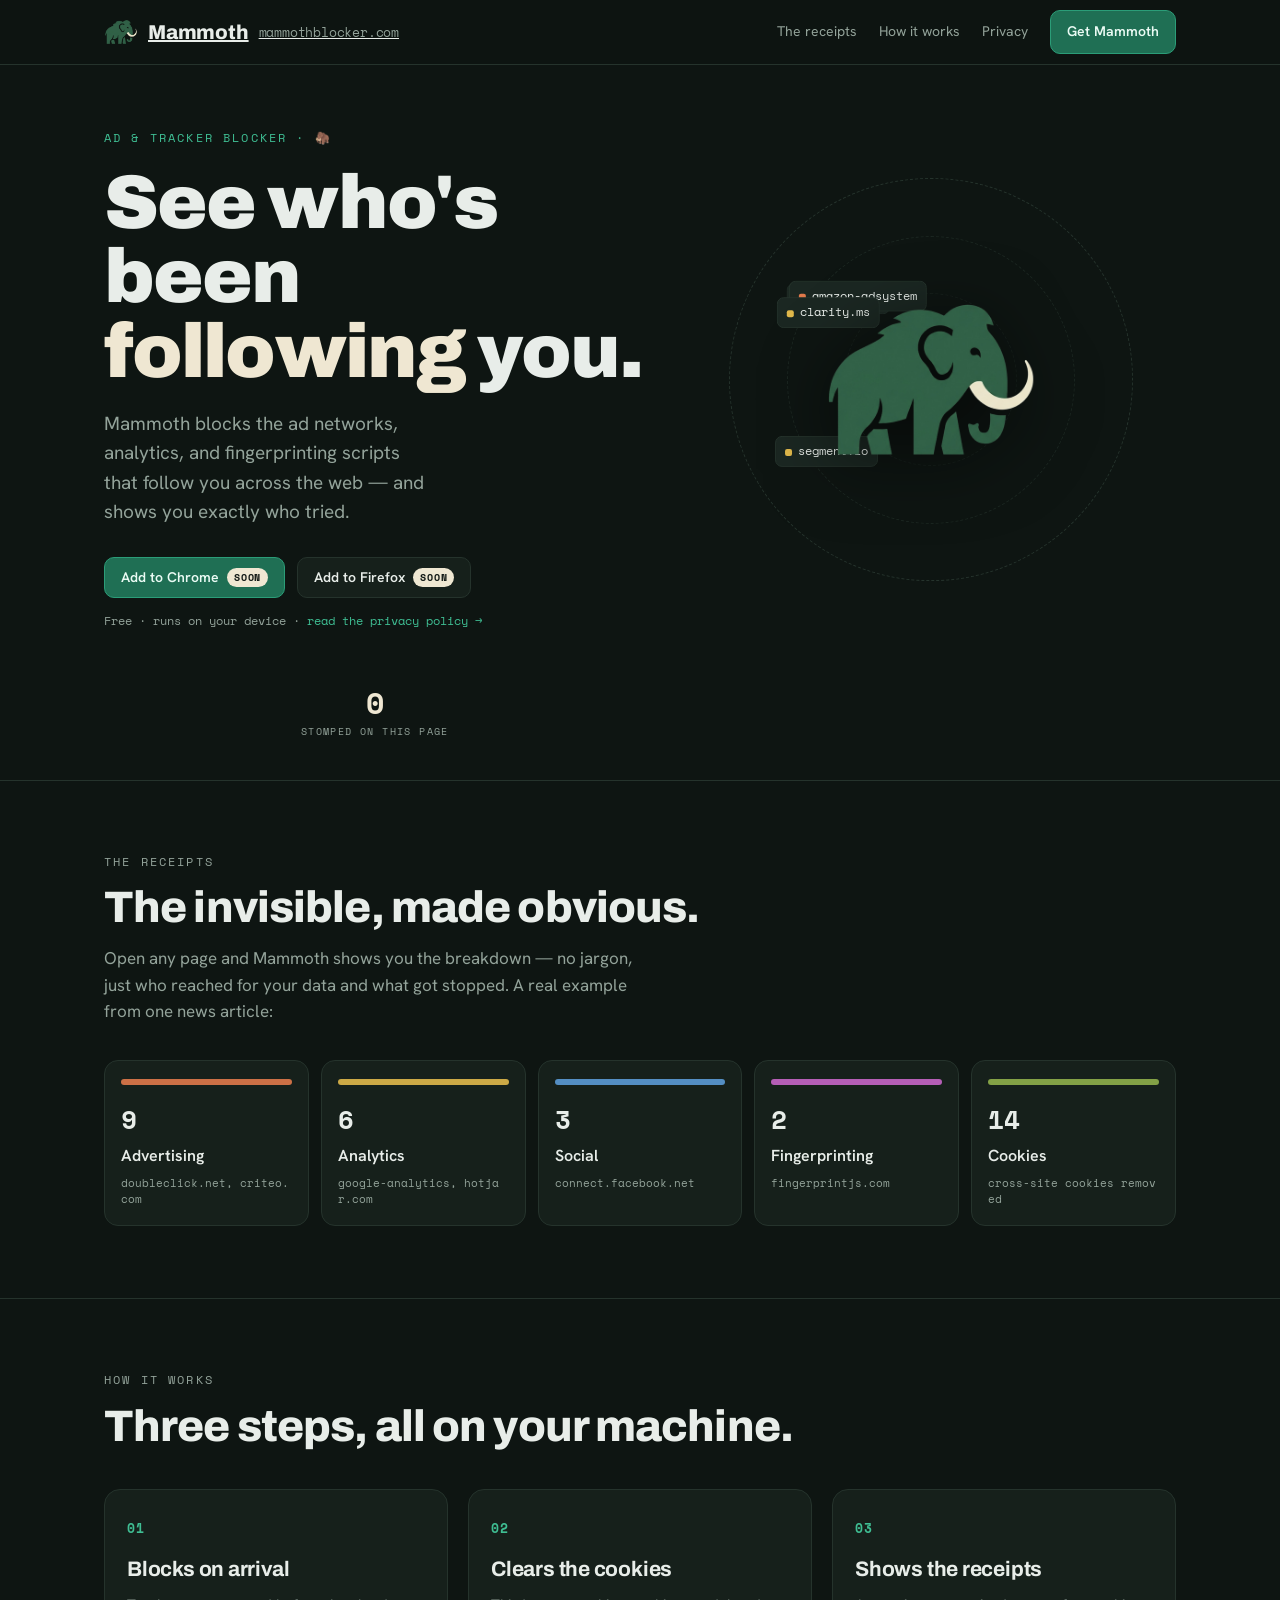
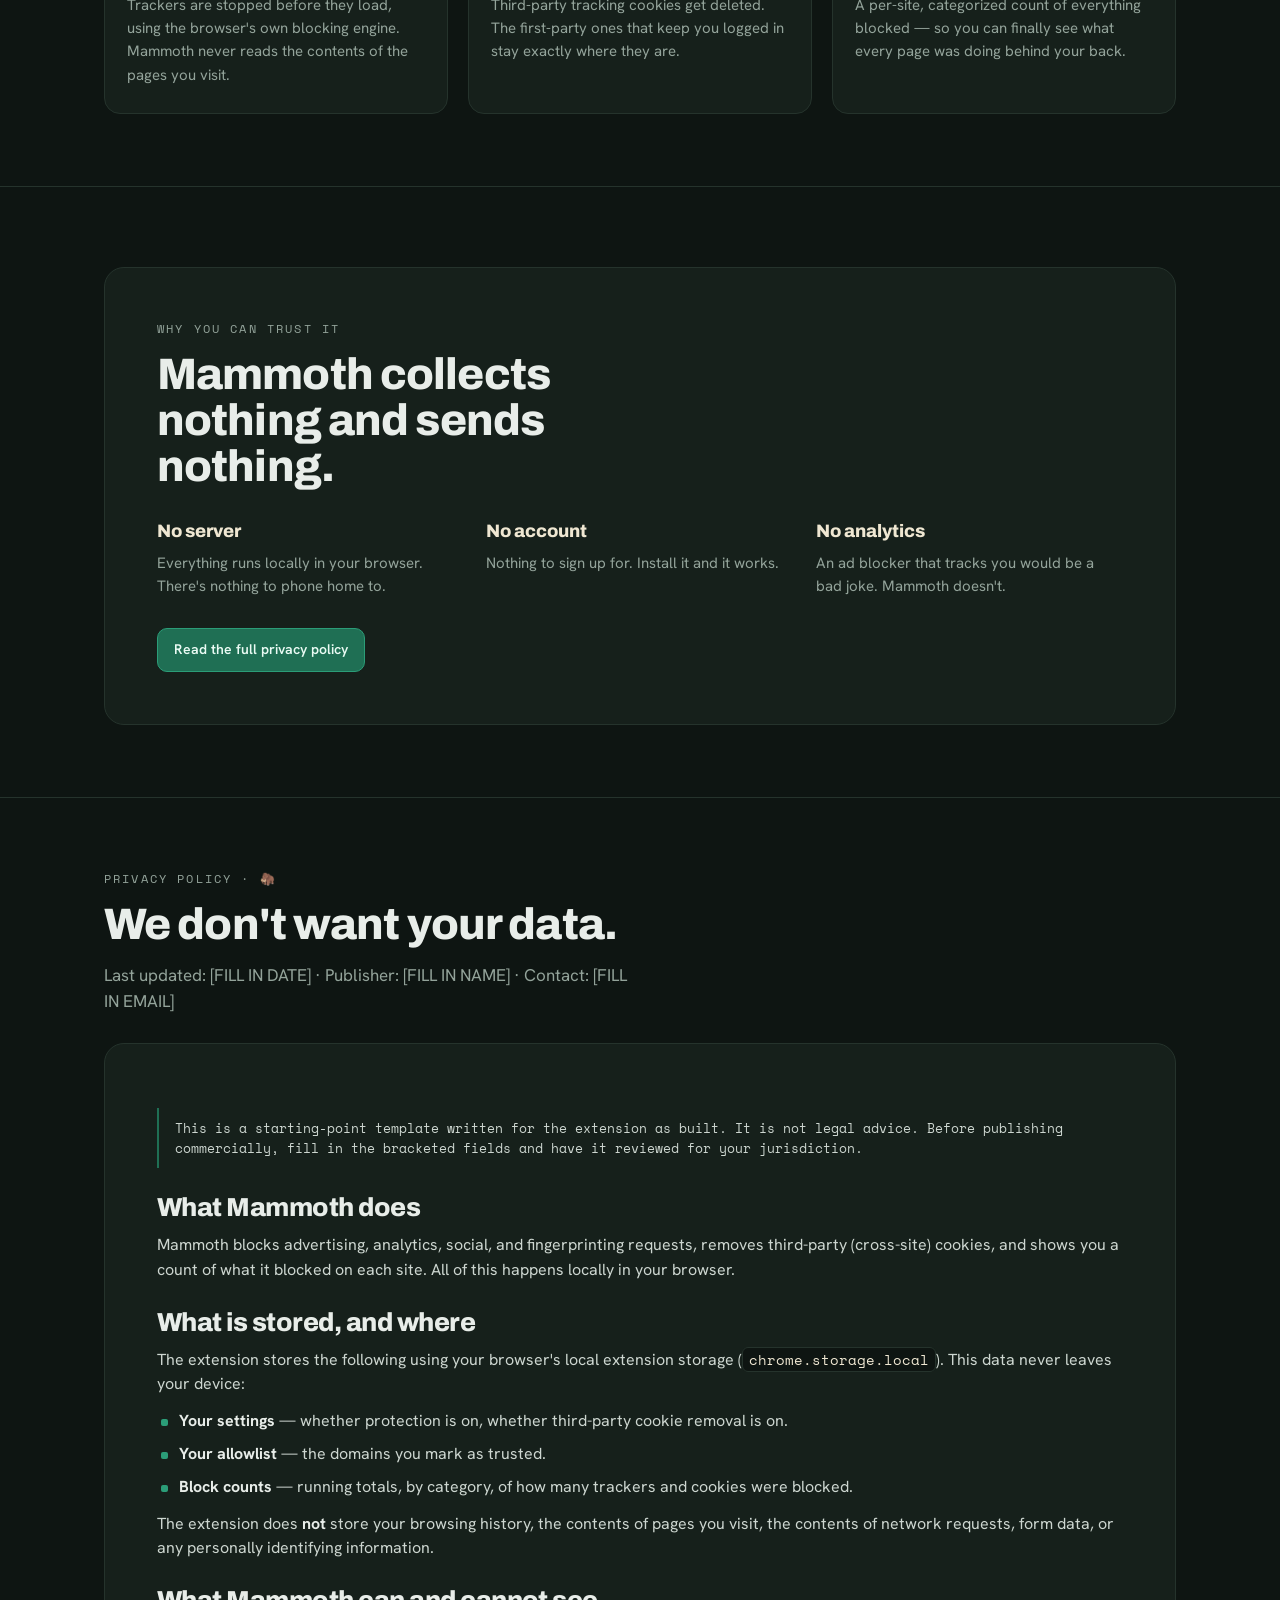
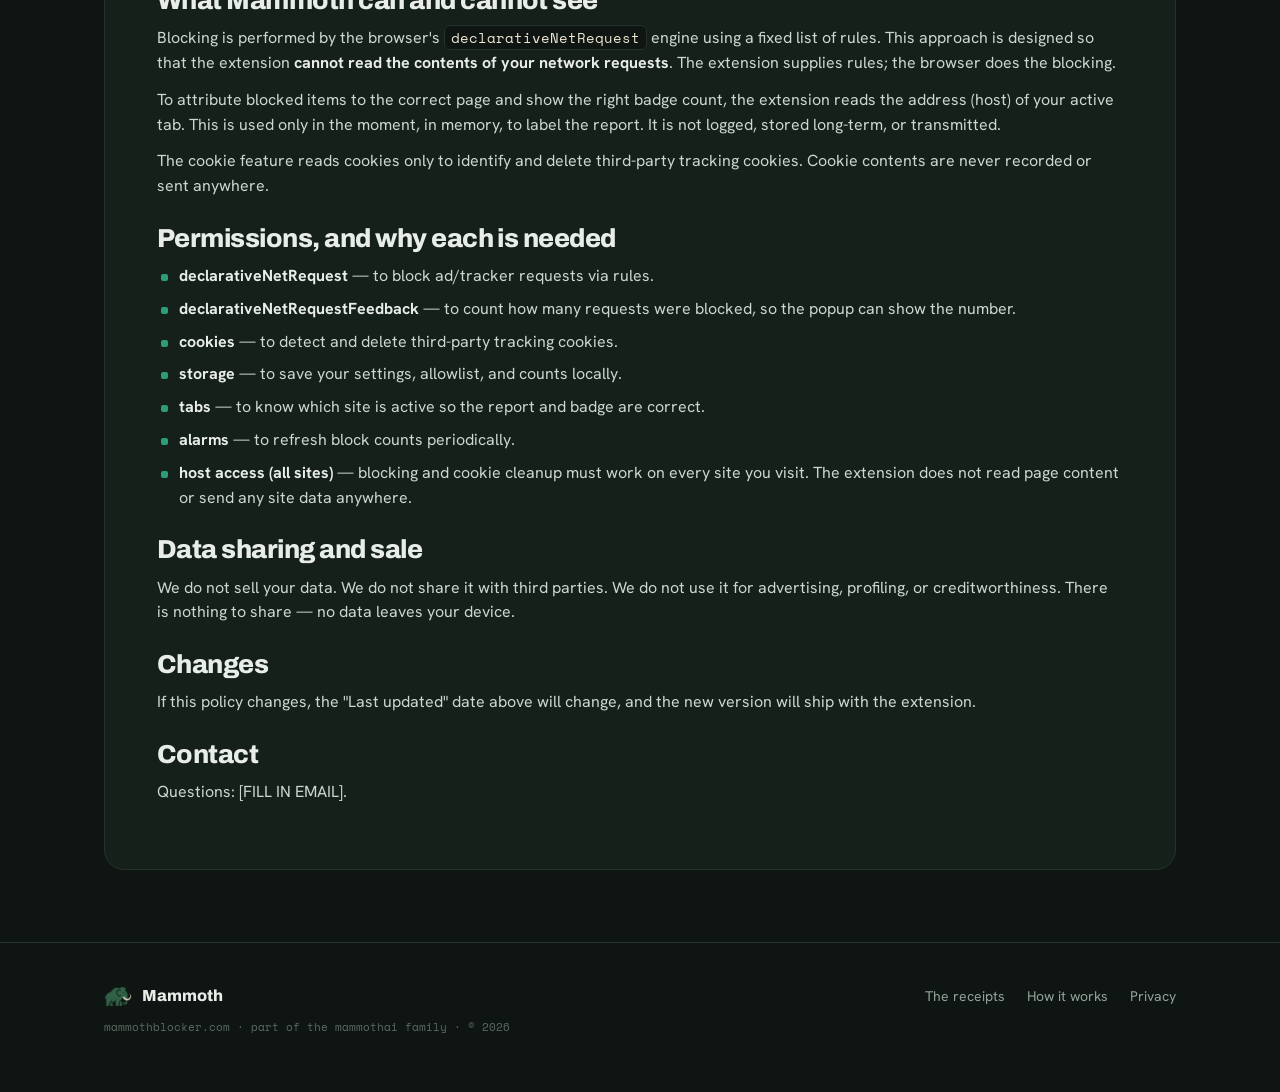
==== index.html @ df157660 "Add files via upload" ====
<!DOCTYPE html>
<html lang="en">
<head>
<meta charset="utf-8">
<meta name="viewport" content="width=device-width, initial-scale=1">
<title>Mammoth — see who's been following you</title>
<meta name="description" content="Mammoth blocks the ad networks, analytics, and fingerprinting scripts that track you across the web — and shows you exactly who tried. Runs entirely on your device.">
<link rel="icon" type="image/png" href="[data-uri]">
<link rel="preconnect" href="https://fonts.googleapis.com">
<link rel="preconnect" href="https://fonts.gstatic.com" crossorigin>
<link href="https://fonts.googleapis.com/css2?family=Archivo:wght@500;700;800;900&family=Hanken+Grotesk:wght@400;500;600&family=Space+Mono:wght@400;700&display=swap" rel="stylesheet">
<style>
  :root{
    --night:#0E1512; --panel:#16201B; --panel2:#1B2722; --line:#25332C;
    --ink:#E8EDE9; --muted:#93A39A; --tusk:#EFE7D2;
    --moss:#2B9D78; --moss-dim:#1F6F54; --moss-bright:#3FBE93;
    --ad:#E0794B; --analytics:#E0B84B; --social:#5B9BD5; --finger:#C765C7; --cookie:#8FB04B;
    --display:"Archivo","Arial Black","Helvetica Neue",system-ui,sans-serif;
    --body:"Hanken Grotesk",system-ui,-apple-system,"Segoe UI",sans-serif;
    --mono:"Space Mono",ui-monospace,Menlo,monospace;
  }
  *{box-sizing:border-box;margin:0;padding:0}
  html{scroll-behavior:smooth;background:var(--night)}
  body{background:var(--night);color:var(--ink);font-family:var(--body);line-height:1.55;
       -webkit-font-smoothing:antialiased;overflow-x:hidden}
  main.hero,section,footer{background:var(--night)}
  .mk{display:block;object-fit:contain}
  .mk-top{height:34px;width:auto}
  .mk-foot{height:28px;width:auto}
  a{color:inherit}
  .wrap{max-width:1120px;margin:0 auto;padding:0 24px}

  /* ---------- Top bar ---------- */
  header.top{position:sticky;top:0;z-index:50;background:rgba(14,21,18,.82);
    backdrop-filter:blur(10px);border-bottom:1px solid var(--line)}
  .top-in{display:flex;align-items:center;gap:14px;height:64px}
  .brand{display:flex;align-items:center;gap:10px;font-family:var(--display);
    font-weight:800;font-size:20px;letter-spacing:-.01em}
  .brand img{width:34px;height:34px;object-fit:contain}
  .brand .tld{color:var(--muted);font-weight:500;font-size:13px;font-family:var(--mono)}
  .top nav{margin-left:auto;display:flex;align-items:center;gap:22px}
  .top nav a{font-size:14px;color:var(--muted);text-decoration:none;transition:color .15s}
  .top nav a:hover{color:var(--ink)}
  .btn{font-family:var(--body);font-weight:600;font-size:14px;border-radius:10px;
    padding:10px 16px;border:1px solid var(--line);background:var(--panel);color:var(--ink);
    cursor:pointer;text-decoration:none;display:inline-flex;align-items:center;gap:8px;
    transition:border-color .15s,background .15s,transform .05s}
  .btn:hover{border-color:var(--moss-dim)}
  .btn:active{transform:translateY(1px)}
  .btn.primary{background:var(--moss-dim);border-color:var(--moss);color:#EAFBF4}
  .btn.primary:hover{background:var(--moss)}
  .soon{font-family:var(--mono);font-size:10px;letter-spacing:.08em;text-transform:uppercase;
    color:var(--night);background:var(--tusk);border-radius:999px;padding:2px 7px}
  @media(max-width:680px){.top nav a.navlink{display:none}}

  /* ---------- Hero ---------- */
  .hero{position:relative;padding:64px 0 40px}
  .hero-grid{display:grid;grid-template-columns:1.05fr .95fr;gap:40px;align-items:center}
  .eyebrow{font-family:var(--mono);font-size:12px;letter-spacing:.18em;text-transform:uppercase;
    color:var(--moss-bright);margin-bottom:18px}
  h1{font-family:var(--display);font-weight:900;letter-spacing:-.025em;line-height:.98;
    font-size:clamp(40px,7vw,76px)}
  h1 .iv{color:var(--tusk)}
  .lede{margin-top:20px;font-size:clamp(16px,2.1vw,19px);color:var(--muted);max-width:30ch}
  .cta-row{margin-top:30px;display:flex;flex-wrap:wrap;gap:12px;align-items:center}
  .cta-note{font-family:var(--mono);font-size:12px;color:var(--muted);margin-top:14px}
  .cta-note a{color:var(--moss-bright);text-decoration:none}
  .cta-note a:hover{text-decoration:underline}

  /* live stage */
  .stage{position:relative;aspect-ratio:1/1;max-width:480px;margin-inline:auto;width:100%}
  .ring{position:absolute;inset:8%;border-radius:50%;border:1px dashed var(--line)}
  .ring.r2{inset:20%;opacity:.6}
  .ring.r3{inset:32%;opacity:.35}
  .guard{position:absolute;left:50%;top:50%;transform:translate(-50%,-50%);
    z-index:5;width:46%;filter:drop-shadow(0 12px 34px rgba(0,0,0,.55))}
  .guard img{width:100%;height:auto;display:block}
  .readout{margin-top:18px;text-align:center}
  .readout .rn{font-family:var(--mono);font-weight:700;font-size:30px;color:var(--tusk);
    font-variant-numeric:tabular-nums;display:block;line-height:1}
  .readout .rl{font-family:var(--mono);font-size:10px;letter-spacing:.14em;text-transform:uppercase;
    color:var(--muted);display:block;margin-top:6px}
  .chip{position:absolute;font-family:var(--mono);font-size:12px;white-space:nowrap;
    padding:5px 9px;border-radius:7px;border:1px solid var(--line);background:var(--panel2);
    color:var(--ink);z-index:4;will-change:transform,opacity;pointer-events:none}
  .chip .dot{display:inline-block;width:7px;height:7px;border-radius:2px;margin-right:6px;
    vertical-align:middle}
  .chip.blocked{animation:stomp .45s ease forwards}
  @keyframes stomp{
    0%{}
    40%{transform:translate(var(--cx),var(--cy)) scale(1.06)}
    100%{transform:translate(var(--cx),var(--cy)) scale(.2);opacity:0;filter:blur(2px)}
  }
  @media(max-width:860px){
    .hero-grid{grid-template-columns:1fr;gap:28px}
    .stage{order:-1;max-width:360px}
  }

  /* ---------- Section frame ---------- */
  section{padding:72px 0;border-top:1px solid var(--line)}
  .sec-eyebrow{font-family:var(--mono);font-size:12px;letter-spacing:.18em;text-transform:uppercase;
    color:var(--muted);margin-bottom:14px}
  h2{font-family:var(--display);font-weight:800;letter-spacing:-.02em;line-height:1.04;
    font-size:clamp(28px,4vw,44px)}
  .sec-lede{margin-top:14px;color:var(--muted);max-width:54ch;font-size:17px}

  /* receipts */
  .cats{margin-top:36px;display:grid;grid-template-columns:repeat(5,1fr);gap:12px}
  .cat{background:var(--panel);border:1px solid var(--line);border-radius:14px;padding:18px 16px}
  .cat .bar{height:6px;border-radius:3px;margin-bottom:14px;opacity:.9}
  .cat .num{font-family:var(--mono);font-weight:700;font-size:26px;font-variant-numeric:tabular-nums}
  .cat .nm{font-weight:600;margin-top:4px}
  .cat .ex{font-family:var(--mono);font-size:11px;color:var(--muted);margin-top:8px;
    word-break:break-all;line-height:1.4}
  @media(max-width:860px){.cats{grid-template-columns:repeat(2,1fr)}}
  @media(max-width:460px){.cats{grid-template-columns:1fr}}

  /* how it works (real request lifecycle => numbered) */
  .steps{margin-top:40px;display:grid;grid-template-columns:repeat(3,1fr);gap:20px;counter-reset:s}
  .step{background:var(--panel);border:1px solid var(--line);border-radius:16px;padding:26px 22px;
    position:relative}
  .step::before{counter-increment:s;content:"0" counter(s);font-family:var(--mono);font-weight:700;
    font-size:13px;color:var(--moss-bright);letter-spacing:.1em}
  .step h3{font-family:var(--display);font-weight:700;font-size:21px;margin:12px 0 8px;letter-spacing:-.01em}
  .step p{color:var(--muted);font-size:15px}
  @media(max-width:860px){.steps{grid-template-columns:1fr}}

  /* trust */
  .trust{background:var(--panel);border:1px solid var(--line);border-radius:20px;
    padding:clamp(28px,5vw,52px);margin-top:8px}
  .trust h2{max-width:18ch}
  .trust-points{margin-top:28px;display:grid;grid-template-columns:repeat(3,1fr);gap:22px}
  .tp .k{font-family:var(--display);font-weight:800;font-size:18px;color:var(--tusk)}
  .tp .v{color:var(--muted);font-size:15px;margin-top:6px}
  @media(max-width:760px){.trust-points{grid-template-columns:1fr;gap:18px}}
  .trust .btn{margin-top:30px}

  /* footer */
  footer{border-top:1px solid var(--line);padding:40px 0 56px;color:var(--muted)}
  .foot-in{display:flex;flex-wrap:wrap;gap:18px;align-items:center;justify-content:space-between}
  .foot-brand{display:flex;align-items:center;gap:10px;font-family:var(--display);font-weight:800;color:var(--ink)}
  .foot-brand img{width:28px;height:28px}
  .foot-links{display:flex;gap:22px;font-size:14px}
  .foot-links a{color:var(--muted);text-decoration:none}
  .foot-links a:hover{color:var(--ink)}
  .foot-fine{width:100%;font-family:var(--mono);font-size:11px;color:#5d6b63;margin-top:8px}

  :focus-visible{outline:2px solid var(--moss-bright);outline-offset:2px;border-radius:6px}
  @media(prefers-reduced-motion:reduce){
    html{scroll-behavior:auto}
    .chip.blocked{animation:none;opacity:0}
  }

  /* privacy section content */
  #privacy .trust p{color:#cdd6d0;margin:12px 0}
  #privacy .trust h2{font-size:clamp(20px,3vw,26px);margin:26px 0 10px;max-width:none}
  #privacy .trust h3{font-family:var(--display);font-weight:700;font-size:18px;margin:22px 0 6px}
  #privacy .trust ul{margin:12px 0 12px 2px;list-style:none}
  #privacy .trust li{position:relative;padding-left:20px;margin:8px 0;color:#cdd6d0}
  #privacy .trust li::before{content:"";position:absolute;left:2px;top:10px;width:7px;height:7px;border-radius:2px;background:var(--moss)}
  #privacy .trust strong{color:var(--ink)}
  #privacy code{font-family:var(--mono);font-size:.9em;background:var(--night);border:1px solid var(--line);padding:1px 6px;border-radius:6px;color:var(--tusk)}
  #privacy .note{font-family:var(--mono);font-size:13px;color:var(--muted);border-left:2px solid var(--moss-dim);padding:10px 0 10px 16px;margin:16px 0}
</style>
</head>
<body>
<header class="top">
  <div class="wrap top-in">
    <a class="brand" href="#top" aria-label="Mammoth home">
      <img class="mk mk-top" src="[data-uri]" alt="" aria-hidden="true">
      Mammoth <span class="tld">mammothblocker.com</span>
    </a>
    <nav>
      <a class="navlink" href="#receipts">The receipts</a>
      <a class="navlink" href="#how">How it works</a>
      <a class="navlink" href="#privacy">Privacy</a>
      <a class="btn primary" href="#get">Get Mammoth</a>
    </nav>
  </div>
</header>

<a id="top"></a>
<main class="hero">
  <div class="wrap hero-grid">
    <div class="hero-copy">
      <div class="eyebrow">Ad &amp; tracker blocker · 🦣</div>
      <h1>See who's <br>been <span class="iv">following</span> you.</h1>
      <p class="lede">Mammoth blocks the ad networks, analytics, and fingerprinting scripts that follow you across the web — and shows you exactly who tried.</p>
      <div class="cta-row" id="get">
        <button class="btn primary" disabled aria-disabled="true">Add to Chrome <span class="soon">Soon</span></button>
        <button class="btn" disabled aria-disabled="true">Add to Firefox <span class="soon">Soon</span></button>
      </div>
      <p class="cta-note">Free · runs on your device · <a href="#privacy">read the privacy policy →</a></p>
    </div>

    <div class="stage" id="stage" aria-hidden="true">
      <div class="ring"></div><div class="ring r2"></div><div class="ring r3"></div>
        <div class="guard" aria-hidden="true"><img src="[data-uri]" alt=""></div>
      </div>
      <div class="readout"><span class="rn" id="count">0</span><span class="rl">stomped on this page</span></div>
    </div>
  </div>
</main>

<section id="receipts">
  <div class="wrap">
    <div class="sec-eyebrow">The receipts</div>
    <h2>The invisible, made obvious.</h2>
    <p class="sec-lede">Open any page and Mammoth shows you the breakdown — no jargon, just who reached for your data and what got stopped. A real example from one news article:</p>
    <div class="cats">
      <div class="cat"><div class="bar" style="background:var(--ad)"></div><div class="num">9</div><div class="nm">Advertising</div><div class="ex">doubleclick.net, criteo.com</div></div>
      <div class="cat"><div class="bar" style="background:var(--analytics)"></div><div class="num">6</div><div class="nm">Analytics</div><div class="ex">google-analytics, hotjar.com</div></div>
      <div class="cat"><div class="bar" style="background:var(--social)"></div><div class="num">3</div><div class="nm">Social</div><div class="ex">connect.facebook.net</div></div>
      <div class="cat"><div class="bar" style="background:var(--finger)"></div><div class="num">2</div><div class="nm">Fingerprinting</div><div class="ex">fingerprintjs.com</div></div>
      <div class="cat"><div class="bar" style="background:var(--cookie)"></div><div class="num">14</div><div class="nm">Cookies</div><div class="ex">cross-site cookies removed</div></div>
    </div>
  </div>
</section>

<section id="how">
  <div class="wrap">
    <div class="sec-eyebrow">How it works</div>
    <h2>Three steps, all on your machine.</h2>
    <div class="steps">
      <div class="step">
        <h3>Blocks on arrival</h3>
        <p>Trackers are stopped before they load, using the browser's own blocking engine. Mammoth never reads the contents of the pages you visit.</p>
      </div>
      <div class="step">
        <h3>Clears the cookies</h3>
        <p>Third-party tracking cookies get deleted. The first-party ones that keep you logged in stay exactly where they are.</p>
      </div>
      <div class="step">
        <h3>Shows the receipts</h3>
        <p>A per-site, categorized count of everything blocked — so you can finally see what every page was doing behind your back.</p>
      </div>
    </div>
  </div>
</section>

<section>
  <div class="wrap">
    <div class="trust">
      <div class="sec-eyebrow">Why you can trust it</div>
      <h2>Mammoth collects nothing and sends nothing.</h2>
      <div class="trust-points">
        <div class="tp"><div class="k">No server</div><div class="v">Everything runs locally in your browser. There's nothing to phone home to.</div></div>
        <div class="tp"><div class="k">No account</div><div class="v">Nothing to sign up for. Install it and it works.</div></div>
        <div class="tp"><div class="k">No analytics</div><div class="v">An ad blocker that tracks you would be a bad joke. Mammoth doesn't.</div></div>
      </div>
      <a class="btn primary" href="#privacy">Read the full privacy policy</a>
    </div>
  </div>
</section>


<section id="privacy">
  <div class="wrap">
    <div class="sec-eyebrow">Privacy Policy · 🦣</div>
    <h2>We don't want your data.</h2>
    <p class="sec-lede">Last updated: [FILL IN DATE] · Publisher: [FILL IN NAME] · Contact: [FILL IN EMAIL]</p>
    <div class="trust" style="margin-top:28px">

    <p class="note">This is a starting-point template written for the extension as built. It is not legal advice. Before publishing commercially, fill in the bracketed fields and have it reviewed for your jurisdiction.</p>

    <h2>What Mammoth does</h2>
    <p>Mammoth blocks advertising, analytics, social, and fingerprinting requests, removes third-party (cross-site) cookies, and shows you a count of what it blocked on each site. All of this happens locally in your browser.</p>

    <h2>What is stored, and where</h2>
    <p>The extension stores the following using your browser's local extension storage (<code>chrome.storage.local</code>). This data never leaves your device:</p>
    <ul>
      <li><strong>Your settings</strong> — whether protection is on, whether third-party cookie removal is on.</li>
      <li><strong>Your allowlist</strong> — the domains you mark as trusted.</li>
      <li><strong>Block counts</strong> — running totals, by category, of how many trackers and cookies were blocked.</li>
    </ul>
    <p>The extension does <strong>not</strong> store your browsing history, the contents of pages you visit, the contents of network requests, form data, or any personally identifying information.</p>

    <h2>What Mammoth can and cannot see</h2>
    <p>Blocking is performed by the browser's <code>declarativeNetRequest</code> engine using a fixed list of rules. This approach is designed so that the extension <strong>cannot read the contents of your network requests</strong>. The extension supplies rules; the browser does the blocking.</p>
    <p>To attribute blocked items to the correct page and show the right badge count, the extension reads the address (host) of your active tab. This is used only in the moment, in memory, to label the report. It is not logged, stored long-term, or transmitted.</p>
    <p>The cookie feature reads cookies only to identify and delete third-party tracking cookies. Cookie contents are never recorded or sent anywhere.</p>

    <h2>Permissions, and why each is needed</h2>
    <ul>
      <li><strong>declarativeNetRequest</strong> — to block ad/tracker requests via rules.</li>
      <li><strong>declarativeNetRequestFeedback</strong> — to count how many requests were blocked, so the popup can show the number.</li>
      <li><strong>cookies</strong> — to detect and delete third-party tracking cookies.</li>
      <li><strong>storage</strong> — to save your settings, allowlist, and counts locally.</li>
      <li><strong>tabs</strong> — to know which site is active so the report and badge are correct.</li>
      <li><strong>alarms</strong> — to refresh block counts periodically.</li>
      <li><strong>host access (all sites)</strong> — blocking and cookie cleanup must work on every site you visit. The extension does not read page content or send any site data anywhere.</li>
    </ul>

    <h2>Data sharing and sale</h2>
    <p>We do not sell your data. We do not share it with third parties. We do not use it for advertising, profiling, or creditworthiness. There is nothing to share — no data leaves your device.</p>

    <h2>Changes</h2>
    <p>If this policy changes, the "Last updated" date above will change, and the new version will ship with the extension.</p>

    <h2>Contact</h2>
    <p>Questions: [FILL IN EMAIL].</p>

    
  
    </div>
  </div>
</section>

<footer>
  <div class="wrap">
    <div class="foot-in">
      <div class="foot-brand"><img class="mk mk-foot" src="[data-uri]" alt="" aria-hidden="true">Mammoth</div>
      <div class="foot-links">
        <a href="#receipts">The receipts</a>
        <a href="#how">How it works</a>
        <a href="#privacy">Privacy</a>
      </div>
    </div>
    <div class="foot-fine">mammothblocker.com · part of the mammothai family · © 2026</div>
  </div>
</footer>

<script>
(function(){
  var stage=document.getElementById('stage');
  var countEl=document.getElementById('count');
  if(!stage) return;
  var reduce = window.matchMedia && window.matchMedia('(prefers-reduced-motion: reduce)').matches;

  var TRACKERS=[
    ['doubleclick.net','var(--ad)'],['criteo.com','var(--ad)'],['adnxs.com','var(--ad)'],
    ['taboola.com','var(--ad)'],['amazon-adsystem','var(--ad)'],['pubmatic.com','var(--ad)'],
    ['google-analytics','var(--analytics)'],['hotjar.com','var(--analytics)'],
    ['mixpanel.com','var(--analytics)'],['segment.io','var(--analytics)'],['clarity.ms','var(--analytics)'],
    ['connect.facebook','var(--social)'],['platform.twitter','var(--social)'],['snap.licdn','var(--social)'],
    ['fingerprintjs','var(--finger)'],['threatmetrix','var(--finger)'],
    ['scorecardresearch','var(--analytics)'],['outbrain.com','var(--ad)']
  ];

  var n=0;
  function bump(){ n++; countEl.textContent=n; }

  if(reduce){
    // Static: show the end state, a believable number, no motion.
    countEl.textContent='24';
    return;
  }

  function spawn(){
    var t=TRACKERS[Math.floor(Math.random()*TRACKERS.length)];
    var chip=document.createElement('div');
    chip.className='chip';
    chip.innerHTML='<span class="dot" style="background:'+t[1]+'"></span>'+t[0];
    // start at a random point on a circle around the centre
    var rect=stage.getBoundingClientRect();
    var size=rect.width;
    var ang=Math.random()*Math.PI*2;
    var Rout=size*0.56, Rin=size*0.28;        // start just outside, stomp on the shield ring
    var sx=Math.cos(ang)*Rout, sy=Math.sin(ang)*Rout;
    chip.style.left='50%'; chip.style.top='50%';
    chip.style.transform='translate('+(sx-40)+'px,'+(sy-12)+'px)';
    stage.appendChild(chip);

    // force reflow then glide inward toward the shield ring
    void chip.offsetWidth;
    var dur=2600+Math.random()*1500;
    chip.style.transition='transform '+dur+'ms cubic-bezier(.35,0,.5,1)';
    var tx=Math.cos(ang)*Rin-40, ty=Math.sin(ang)*Rin-12;
    chip.style.transform='translate('+tx+'px,'+ty+'px)';

    var done=false;
    function stomp(){
      if(done) return; done=true;
      chip.style.setProperty('--cx',tx+'px');
      chip.style.setProperty('--cy',ty+'px');
      chip.style.transition='none';
      chip.classList.add('blocked');
      bump();
      setTimeout(function(){ chip.remove(); }, 480);
    }
    chip.addEventListener('transitionend', stomp, {once:true});
    // safety in case transitionend doesn't fire
    setTimeout(stomp, dur+120);
  }

  // gentle, staggered stream; cap concurrent chips
  function loop(){
    if(document.querySelectorAll('#stage .chip').length < 4){ spawn(); }
    setTimeout(loop, 800+Math.random()*800);
  }
  // a couple immediately so it's alive on load
  spawn(); setTimeout(spawn,500); setTimeout(loop,1000);
})();
</script>
</body>
</html>
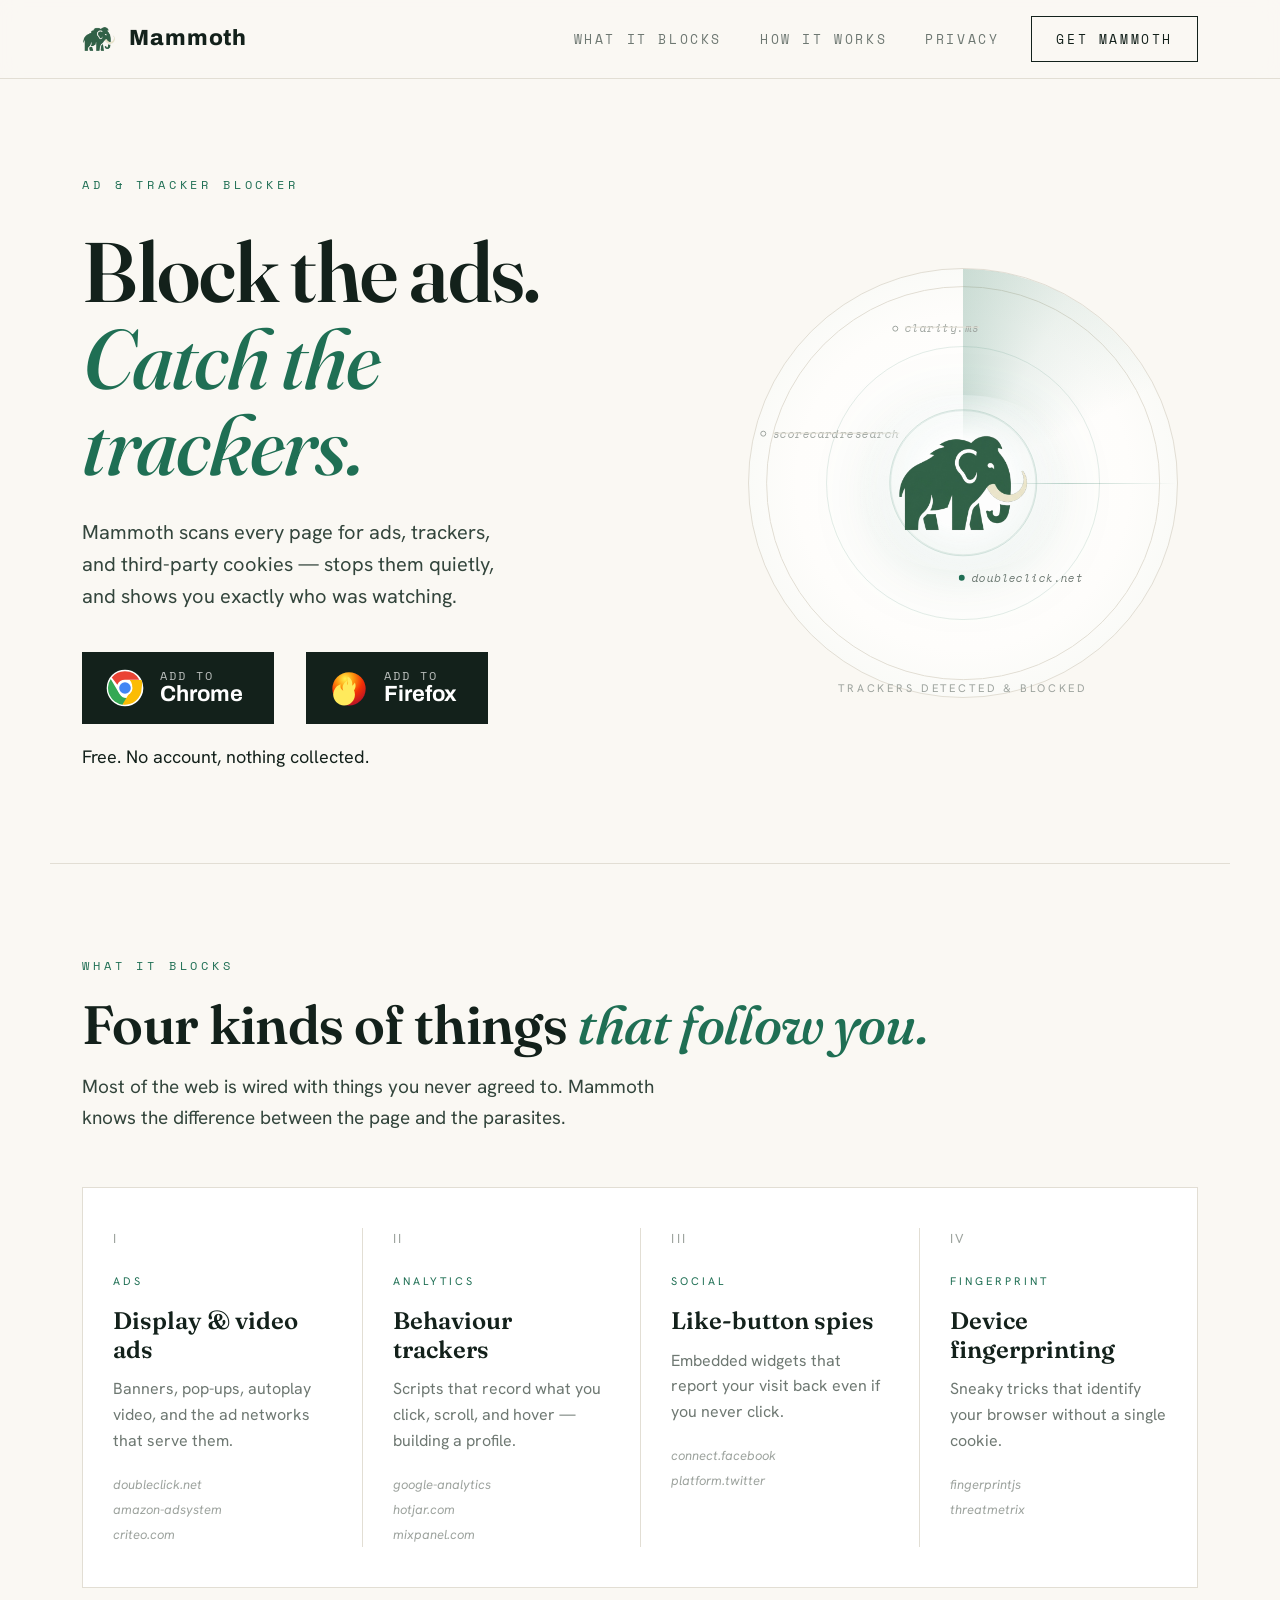
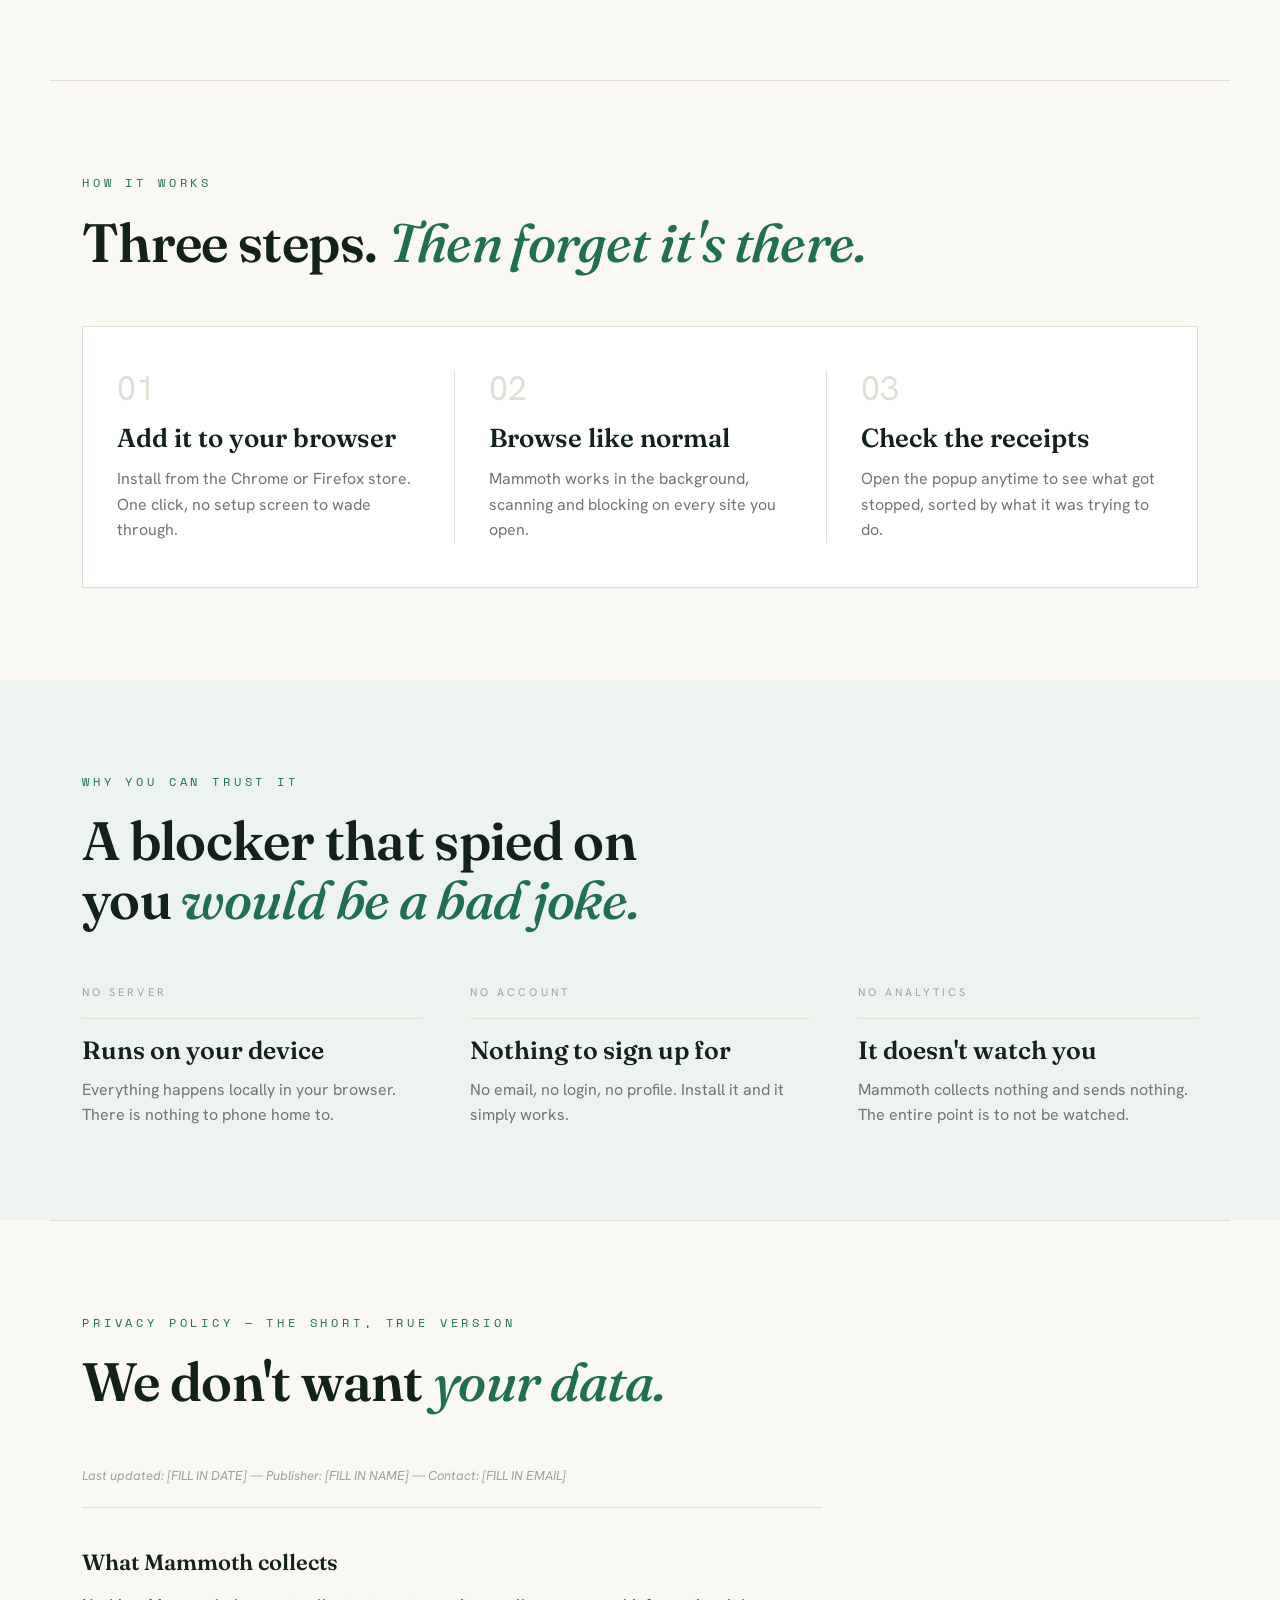
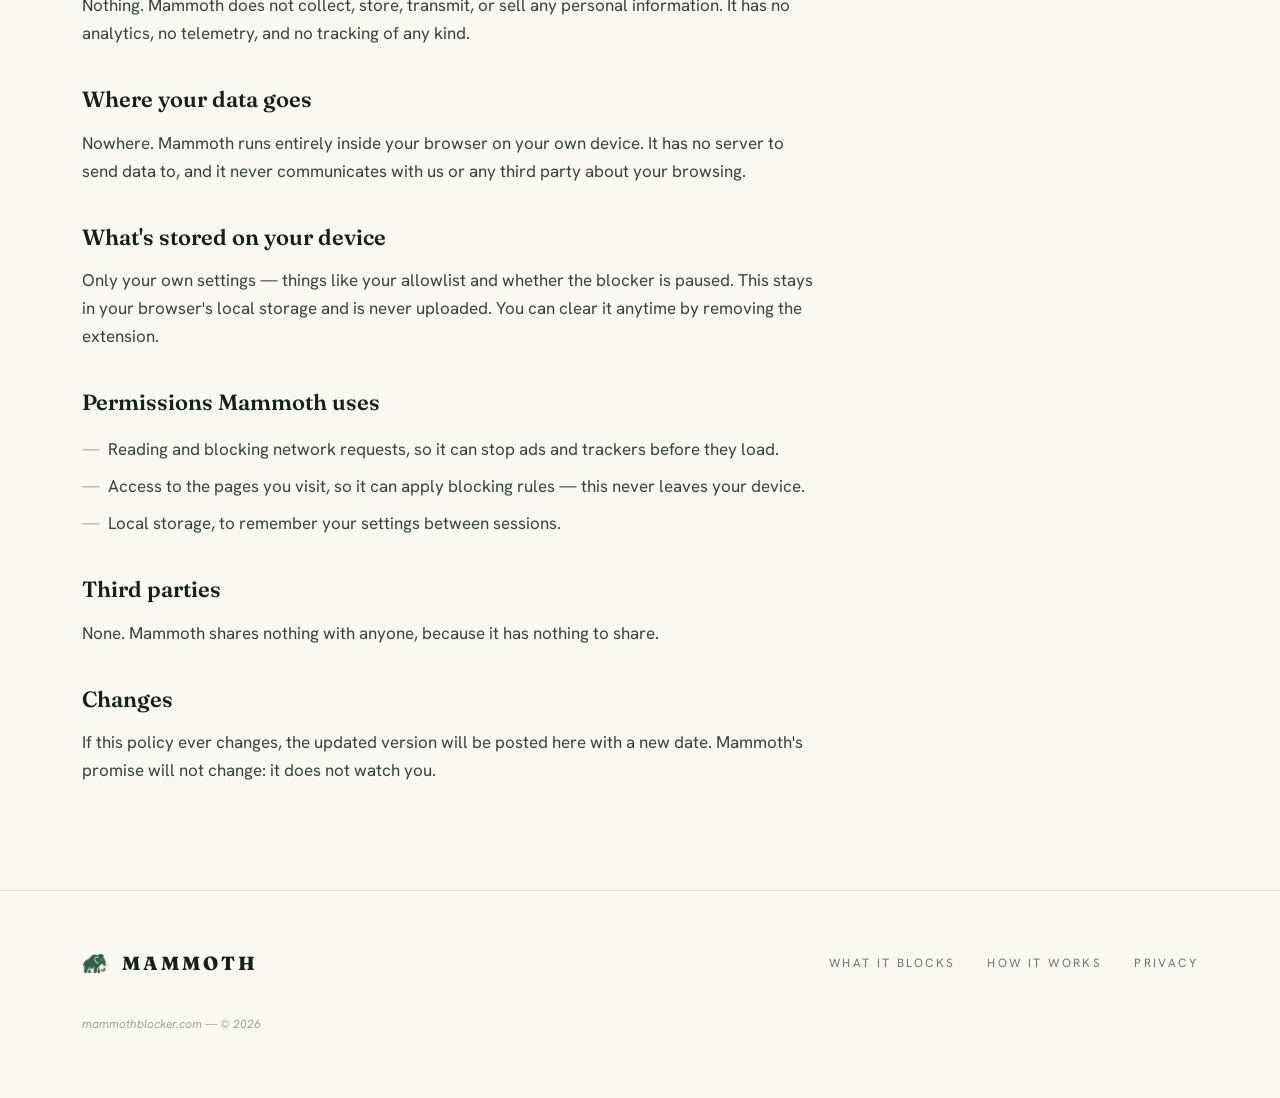
==== commit 544d85d0: "Add files via upload" ====
--- a/index.html
+++ b/index.html
@@ -1,395 +1,489 @@
-<!DOCTYPE html>
+<!doctype html>
 <html lang="en">
 <head>
 <meta charset="utf-8">
 <meta name="viewport" content="width=device-width, initial-scale=1">
-<title>Mammoth — see who's been following you</title>
-<meta name="description" content="Mammoth blocks the ad networks, analytics, and fingerprinting scripts that track you across the web — and shows you exactly who tried. Runs entirely on your device.">
-<link rel="icon" type="image/png" href="[data-uri]">
+<title>Mammoth — Block ads and trackers. See who was watching.</title>
 <link rel="preconnect" href="https://fonts.googleapis.com">
 <link rel="preconnect" href="https://fonts.gstatic.com" crossorigin>
-<link href="https://fonts.googleapis.com/css2?family=Archivo:wght@500;700;800;900&family=Hanken+Grotesk:wght@400;500;600&family=Space+Mono:wght@400;700&display=swap" rel="stylesheet">
+<link href="https://fonts.googleapis.com/css2?family=Archivo:wght@400;600;700;800&family=Fraunces:ital,opsz,wght@0,9..144,400..900;1,9..144,400..700&family=Hanken+Grotesk:wght@400;500;600&family=Space+Mono:wght@400;700&display=swap" rel="stylesheet">
+<meta name="description" content="Mammoth blocks ads, trackers, and third-party cookies in your browser — and shows you exactly what it stopped. No account. No server. Nothing collected.">
+<link rel="icon" type="image/png" href="[data-uri]">
 <style>
   :root{
-    --night:#0E1512; --panel:#16201B; --panel2:#1B2722; --line:#25332C;
-    --ink:#E8EDE9; --muted:#93A39A; --tusk:#EFE7D2;
-    --moss:#2B9D78; --moss-dim:#1F6F54; --moss-bright:#3FBE93;
-    --ad:#E0794B; --analytics:#E0B84B; --social:#5B9BD5; --finger:#C765C7; --cookie:#8FB04B;
-    --display:"Archivo","Arial Black","Helvetica Neue",system-ui,sans-serif;
-    --body:"Hanken Grotesk",system-ui,-apple-system,"Segoe UI",sans-serif;
-    --mono:"Space Mono",ui-monospace,Menlo,monospace;
-  }
-  *{box-sizing:border-box;margin:0;padding:0}
-  html{scroll-behavior:smooth;background:var(--night)}
-  body{background:var(--night);color:var(--ink);font-family:var(--body);line-height:1.55;
-       -webkit-font-smoothing:antialiased;overflow-x:hidden}
-  main.hero,section,footer{background:var(--night)}
-  .mk{display:block;object-fit:contain}
-  .mk-top{height:34px;width:auto}
-  .mk-foot{height:28px;width:auto}
+    --white:#FFFFFF;
+    --paper:#FAF8F3;
+    --paper-2:#F2EEE5;
+    --ink:#13211B;
+    --ink-2:#33453C;
+    --grey:#6E7872;
+    --grey-l:#9DA39E;
+    --line:#E2DED4;
+    --line-soft:#ECE8DE;
+    --moss:#1F6F54;
+    --forest:#14543E;
+    --mint:#EDF3EF;
+    --display:'Fraunces',Georgia,'Times New Roman',serif;
+    --sans:'Archivo','Helvetica Neue',system-ui,sans-serif;
+    --body:'Hanken Grotesk',system-ui,-apple-system,'Segoe UI',sans-serif;
+    --mono:'Space Mono',ui-monospace,Menlo,monospace;
+    --maxw:1180px;
+  }
+  *{box-sizing:border-box}
+  html{scroll-behavior:smooth}
+  body{
+    margin:0;background:var(--paper);color:var(--ink);
+    font-family:var(--body);font-size:18px;line-height:1.7;
+    -webkit-font-smoothing:antialiased;text-rendering:optimizeLegibility;
+    font-kerning:normal;
+  }
   a{color:inherit}
-  .wrap{max-width:1120px;margin:0 auto;padding:0 24px}
-
-  /* ---------- Top bar ---------- */
-  header.top{position:sticky;top:0;z-index:50;background:rgba(14,21,18,.82);
+  .wrap{max-width:var(--maxw);margin:0 auto;padding:0 32px}
+  .label{font-family:var(--mono);font-size:12px;letter-spacing:.32em;text-transform:uppercase;color:var(--moss)}
+
+  /* header */
+  .top{position:sticky;top:0;z-index:50;background:rgba(250,248,243,.88);
     backdrop-filter:blur(10px);border-bottom:1px solid var(--line)}
-  .top-in{display:flex;align-items:center;gap:14px;height:64px}
-  .brand{display:flex;align-items:center;gap:10px;font-family:var(--display);
-    font-weight:800;font-size:20px;letter-spacing:-.01em}
-  .brand img{width:34px;height:34px;object-fit:contain}
-  .brand .tld{color:var(--muted);font-weight:500;font-size:13px;font-family:var(--mono)}
-  .top nav{margin-left:auto;display:flex;align-items:center;gap:22px}
-  .top nav a{font-size:14px;color:var(--muted);text-decoration:none;transition:color .15s}
+  .top .wrap{display:flex;align-items:center;gap:24px;height:78px}
+  .brand{display:flex;align-items:center;gap:13px;text-decoration:none;color:var(--ink);
+    font-family:var(--sans);font-size:22px;letter-spacing:.04em;text-transform:none;font-weight:800}
+  .brand img{width:34px;height:34px;object-fit:contain;display:block}
+  .top nav{margin-left:auto;display:flex;gap:38px}
+  .top nav a{font-family:var(--mono);font-size:13px;letter-spacing:.2em;text-transform:uppercase;
+    color:var(--grey);text-decoration:none;transition:color .2s}
   .top nav a:hover{color:var(--ink)}
-  .btn{font-family:var(--body);font-weight:600;font-size:14px;border-radius:10px;
-    padding:10px 16px;border:1px solid var(--line);background:var(--panel);color:var(--ink);
-    cursor:pointer;text-decoration:none;display:inline-flex;align-items:center;gap:8px;
-    transition:border-color .15s,background .15s,transform .05s}
-  .btn:hover{border-color:var(--moss-dim)}
-  .btn:active{transform:translateY(1px)}
-  .btn.primary{background:var(--moss-dim);border-color:var(--moss);color:#EAFBF4}
-  .btn.primary:hover{background:var(--moss)}
-  .soon{font-family:var(--mono);font-size:10px;letter-spacing:.08em;text-transform:uppercase;
-    color:var(--night);background:var(--tusk);border-radius:999px;padding:2px 7px}
-  @media(max-width:680px){.top nav a.navlink{display:none}}
-
-  /* ---------- Hero ---------- */
-  .hero{position:relative;padding:64px 0 40px}
-  .hero-grid{display:grid;grid-template-columns:1.05fr .95fr;gap:40px;align-items:center}
-  .eyebrow{font-family:var(--mono);font-size:12px;letter-spacing:.18em;text-transform:uppercase;
-    color:var(--moss-bright);margin-bottom:18px}
-  h1{font-family:var(--display);font-weight:900;letter-spacing:-.025em;line-height:.98;
-    font-size:clamp(40px,7vw,76px)}
-  h1 .iv{color:var(--tusk)}
-  .lede{margin-top:20px;font-size:clamp(16px,2.1vw,19px);color:var(--muted);max-width:30ch}
-  .cta-row{margin-top:30px;display:flex;flex-wrap:wrap;gap:12px;align-items:center}
-  .cta-note{font-family:var(--mono);font-size:12px;color:var(--muted);margin-top:14px}
-  .cta-note a{color:var(--moss-bright);text-decoration:none}
-  .cta-note a:hover{text-decoration:underline}
-
-  /* live stage */
-  .stage{position:relative;aspect-ratio:1/1;max-width:480px;margin-inline:auto;width:100%}
-  .ring{position:absolute;inset:8%;border-radius:50%;border:1px dashed var(--line)}
-  .ring.r2{inset:20%;opacity:.6}
-  .ring.r3{inset:32%;opacity:.35}
-  .guard{position:absolute;left:50%;top:50%;transform:translate(-50%,-50%);
-    z-index:5;width:46%;filter:drop-shadow(0 12px 34px rgba(0,0,0,.55))}
-  .guard img{width:100%;height:auto;display:block}
-  .readout{margin-top:18px;text-align:center}
-  .readout .rn{font-family:var(--mono);font-weight:700;font-size:30px;color:var(--tusk);
-    font-variant-numeric:tabular-nums;display:block;line-height:1}
-  .readout .rl{font-family:var(--mono);font-size:10px;letter-spacing:.14em;text-transform:uppercase;
-    color:var(--muted);display:block;margin-top:6px}
-  .chip{position:absolute;font-family:var(--mono);font-size:12px;white-space:nowrap;
-    padding:5px 9px;border-radius:7px;border:1px solid var(--line);background:var(--panel2);
-    color:var(--ink);z-index:4;will-change:transform,opacity;pointer-events:none}
-  .chip .dot{display:inline-block;width:7px;height:7px;border-radius:2px;margin-right:6px;
-    vertical-align:middle}
-  .chip.blocked{animation:stomp .45s ease forwards}
-  @keyframes stomp{
-    0%{}
-    40%{transform:translate(var(--cx),var(--cy)) scale(1.06)}
-    100%{transform:translate(var(--cx),var(--cy)) scale(.2);opacity:0;filter:blur(2px)}
-  }
-  @media(max-width:860px){
-    .hero-grid{grid-template-columns:1fr;gap:28px}
-    .stage{order:-1;max-width:360px}
-  }
-
-  /* ---------- Section frame ---------- */
-  section{padding:72px 0;border-top:1px solid var(--line)}
-  .sec-eyebrow{font-family:var(--mono);font-size:12px;letter-spacing:.18em;text-transform:uppercase;
-    color:var(--muted);margin-bottom:14px}
-  h2{font-family:var(--display);font-weight:800;letter-spacing:-.02em;line-height:1.04;
-    font-size:clamp(28px,4vw,44px)}
-  .sec-lede{margin-top:14px;color:var(--muted);max-width:54ch;font-size:17px}
-
-  /* receipts */
-  .cats{margin-top:36px;display:grid;grid-template-columns:repeat(5,1fr);gap:12px}
-  .cat{background:var(--panel);border:1px solid var(--line);border-radius:14px;padding:18px 16px}
-  .cat .bar{height:6px;border-radius:3px;margin-bottom:14px;opacity:.9}
-  .cat .num{font-family:var(--mono);font-weight:700;font-size:26px;font-variant-numeric:tabular-nums}
-  .cat .nm{font-weight:600;margin-top:4px}
-  .cat .ex{font-family:var(--mono);font-size:11px;color:var(--muted);margin-top:8px;
-    word-break:break-all;line-height:1.4}
-  @media(max-width:860px){.cats{grid-template-columns:repeat(2,1fr)}}
-  @media(max-width:460px){.cats{grid-template-columns:1fr}}
-
-  /* how it works (real request lifecycle => numbered) */
-  .steps{margin-top:40px;display:grid;grid-template-columns:repeat(3,1fr);gap:20px;counter-reset:s}
-  .step{background:var(--panel);border:1px solid var(--line);border-radius:16px;padding:26px 22px;
-    position:relative}
-  .step::before{counter-increment:s;content:"0" counter(s);font-family:var(--mono);font-weight:700;
-    font-size:13px;color:var(--moss-bright);letter-spacing:.1em}
-  .step h3{font-family:var(--display);font-weight:700;font-size:21px;margin:12px 0 8px;letter-spacing:-.01em}
-  .step p{color:var(--muted);font-size:15px}
-  @media(max-width:860px){.steps{grid-template-columns:1fr}}
-
-  /* trust */
-  .trust{background:var(--panel);border:1px solid var(--line);border-radius:20px;
-    padding:clamp(28px,5vw,52px);margin-top:8px}
-  .trust h2{max-width:18ch}
-  .trust-points{margin-top:28px;display:grid;grid-template-columns:repeat(3,1fr);gap:22px}
-  .tp .k{font-family:var(--display);font-weight:800;font-size:18px;color:var(--tusk)}
-  .tp .v{color:var(--muted);font-size:15px;margin-top:6px}
-  @media(max-width:760px){.trust-points{grid-template-columns:1fr;gap:18px}}
-  .trust .btn{margin-top:30px}
+  .cta{font-family:var(--mono);font-size:13px;letter-spacing:.2em;text-transform:uppercase;
+    color:var(--ink);text-decoration:none;border:1px solid var(--ink);padding:11px 24px;border-radius:0;
+    transition:background .2s, color .2s}
+  .cta:hover{background:var(--ink);color:var(--white)}
+  .top .cta{margin-left:8px}
+  .cta-underline{font-family:var(--mono);font-size:13px;letter-spacing:.2em;text-transform:uppercase;
+    color:var(--ink);text-decoration:none;border-bottom:1px solid var(--ink);padding-bottom:3px;transition:opacity .2s}
+  .cta-underline:hover{opacity:.55}
+  /* store buttons (Chrome / Firefox) — luxury styling */
+  .storebtn{display:inline-flex;align-items:center;gap:15px;text-decoration:none;
+    background:var(--ink);color:var(--white);border:1px solid var(--ink);border-radius:0;
+    padding:15px 30px 15px 22px;transition:opacity .2s ease, transform .12s ease}
+  .storebtn:hover{opacity:.85;transform:translateY(-1px)}
+  .blogo{width:40px;height:40px;flex:0 0 auto;display:block}
+  .storetxt{display:flex;flex-direction:column;line-height:1.1;text-align:left}
+  .storetxt .s1{font-family:var(--mono);font-size:12px;letter-spacing:.16em;text-transform:uppercase;color:#b9bdbb}
+  .storetxt .s2{font-family:var(--sans);font-weight:700;font-size:22px;letter-spacing:0}
+
+  /* hero */
+  .hero{padding:96px 0 72px}
+  .hero .wrap{display:grid;grid-template-columns:1.1fr .9fr;gap:72px;align-items:center}
+  .hero .eyebrow{margin-bottom:34px}
+  h1{font-family:var(--display);font-weight:600;letter-spacing:-.015em;line-height:1.02;
+    font-size:clamp(46px,6.6vw,86px);margin:0 0 28px;color:var(--ink)}
+  h1 em{font-style:italic;font-weight:500;color:var(--moss)}
+  .lede{font-size:20px;color:var(--ink-2);max-width:38ch;margin:0 0 40px;line-height:1.6}
+  .hero-cta{display:flex;align-items:center;gap:32px;flex-wrap:wrap}
+  .hero-cta .meta{font-size:17px;letter-spacing:.04em;color:var(--grey-l);font-style:italic}
+
+  /* ---------- refined radar ---------- */
+  .radar-stage{position:relative;aspect-ratio:1/1;width:100%;max-width:430px;margin:0 auto;
+    display:flex;align-items:center;justify-content:center;padding-bottom:72px}
+  .radar{position:absolute;inset:0;border-radius:50%;border:1px solid var(--line);overflow:hidden;
+    background:var(--white)}
+  .radar{background:radial-gradient(circle at center, #FFFFFF 0%, #FEFDFB 55%, #F3F6F1 100%)}
+  .radar::before{content:"";position:absolute;inset:0;
+    background:
+      linear-gradient(to right, transparent calc(50% - .5px), var(--line-soft) 50%, transparent calc(50% + .5px)),
+      linear-gradient(to bottom, transparent calc(50% - .5px), var(--line-soft) 50%, transparent calc(50% + .5px));}
+  .ring{position:absolute;border:1px solid var(--line);border-radius:50%;top:50%;left:50%;transform:translate(-50%,-50%)}
+  .ring.r1{width:34%;height:34%;border-color:rgba(31,111,84,.22)}
+  .ring.r2{width:64%;height:64%;border-color:rgba(31,111,84,.12)}
+  .ring.r3{width:92%;height:92%}
+  /* expanding pulse rings */
+  .radar::after{content:"";position:absolute;top:50%;left:50%;width:34%;height:34%;
+    border-radius:50%;border:1px solid rgba(31,111,84,.35);transform:translate(-50%,-50%) scale(1);
+    animation:pulse 3.4s ease-out infinite}
+  @keyframes pulse{
+    0%{opacity:.55;transform:translate(-50%,-50%) scale(.5)}
+    80%{opacity:0;transform:translate(-50%,-50%) scale(2.7)}
+    100%{opacity:0;transform:translate(-50%,-50%) scale(2.7)}}
+  .sweep{position:absolute;inset:0;border-radius:50%;
+    background:conic-gradient(from 0deg,
+      rgba(31,111,84,.22) 0deg,
+      rgba(31,111,84,.08) 30deg,
+      rgba(31,111,84,0) 64deg,
+      rgba(31,111,84,0) 360deg);
+    animation:spin 6s linear infinite;}
+  .sweep::after{content:"";position:absolute;top:50%;left:50%;width:50%;height:1.5px;
+    transform-origin:left center;background:linear-gradient(to right, rgba(31,111,84,.55), transparent)}
+  @keyframes spin{to{transform:rotate(360deg)}}
+  .radar-core{position:absolute;top:50%;left:50%;transform:translate(-50%,-50%);z-index:5;width:32%;
+    filter:drop-shadow(0 10px 30px rgba(31,111,84,.18))}
+  /* soft halo behind the mammoth */
+  .radar-core::before{content:"";position:absolute;top:50%;left:50%;width:170%;height:170%;
+    transform:translate(-50%,-50%);border-radius:50%;z-index:-1;
+    background:radial-gradient(circle, rgba(255,255,255,.95) 30%, rgba(255,255,255,0) 72%)}
+  .radar-core img{width:100%;height:auto;display:block}
+  .blip{position:absolute;z-index:4;display:flex;align-items:center;gap:7px;font-family:var(--mono);
+    font-size:11px;letter-spacing:.04em;color:var(--grey);white-space:nowrap;transform:translate(-50%,-50%);
+    animation:blipin .5s ease both;font-style:italic}
+  @keyframes blipin{from{opacity:0}to{opacity:1}}
+  .blip .pt{width:6px;height:6px;border-radius:50%;background:var(--moss)}
+  .blip.dead{color:var(--grey-l);text-decoration:line-through;text-decoration-color:var(--line)}
+  .blip.dead .pt{background:transparent;border:1px solid var(--grey-l)}
+  .radar-cap{position:absolute;bottom:0;left:0;width:100%;text-align:center}
+  .counter{font-family:var(--mono);font-weight:400;font-size:40px;letter-spacing:-.01em;color:var(--ink);
+    font-variant-numeric:tabular-nums;line-height:1}
+  .counter-lab{font-size:11px;letter-spacing:.26em;text-transform:uppercase;color:var(--grey-l);margin-top:10px}
+
+  /* sections */
+  section{padding:92px 0}
+  .rule{height:1px;background:var(--line);max-width:var(--maxw);margin:0 auto}
+  .sec-head{max-width:60ch;margin-bottom:54px}
+  .sec-head .eyebrow{margin-bottom:20px}
+  h2{font-family:var(--display);font-weight:600;letter-spacing:-.012em;line-height:1.08;
+    font-size:clamp(32px,4.4vw,54px);margin:0 0 18px;color:var(--ink)}
+  h2 em{font-style:italic;font-weight:500;color:var(--moss)}
+  .sec-lede{font-size:19px;color:var(--ink-2);margin:0;max-width:56ch;line-height:1.6}
+
+  /* blocks — editorial columns with hairline dividers */
+  .blocks h2{white-space:nowrap}
+  .grid{display:grid;grid-template-columns:repeat(4,1fr);gap:0;
+    border:1px solid var(--line);padding:40px 0;background:var(--white)}
+  .cell{padding:0 30px;border-left:1px solid var(--line)}
+  .cell:first-child{padding-left:30px;border-left:none}
+  .cell .num{font-size:13px;letter-spacing:.2em;color:var(--grey-l);margin-bottom:22px}
+  .cell .k{font-size:11px;letter-spacing:.28em;text-transform:uppercase;color:var(--moss);margin-bottom:16px}
+  .cell h3{font-family:var(--display);font-weight:600;font-size:24px;margin:0 0 12px;line-height:1.2;color:var(--ink)}
+  .cell p{margin:0;font-size:16px;color:var(--grey);line-height:1.6}
+  .cell .ex{margin-top:20px;font-size:13px;font-style:italic;color:var(--grey-l);line-height:1.9}
+
+  /* how — large editorial list */
+  #how h2{white-space:nowrap}
+  .steps{display:grid;grid-template-columns:repeat(3,1fr);gap:0;
+    border:1px solid var(--line);padding:44px 0;background:var(--white)}
+  .step{padding:0 34px;border-left:1px solid var(--line)}
+  .step:first-child{padding-left:34px;border-left:none}
+  .step .idx{font-size:34px;color:var(--line);font-variant-numeric:tabular-nums;margin-bottom:18px;line-height:1}
+  .step h3{font-family:var(--display);font-weight:600;font-size:26px;margin:0 0 12px;line-height:1.2;color:var(--ink)}
+  .step p{margin:0;font-size:16px;color:var(--grey);line-height:1.6}
+
+  /* trust — on faint paper */
+  .trust-sec{background:var(--mint)}
+  .trust-grid{display:grid;grid-template-columns:repeat(3,1fr);gap:48px;margin-top:48px}
+  .tcard .tk{font-size:11px;letter-spacing:.28em;text-transform:uppercase;color:var(--grey-l);
+    margin-bottom:16px;padding-bottom:16px;border-bottom:1px solid var(--line)}
+  .tcard h3{font-family:var(--display);font-weight:600;font-size:25px;margin:0 0 12px;line-height:1.2;color:var(--ink)}
+  .tcard p{margin:0;font-size:16px;color:var(--grey);line-height:1.6}
+
+  /* privacy */
+  .policy{max-width:740px}
+  .policy .upd{font-size:13px;font-style:italic;color:var(--grey-l);margin:0 0 36px;
+    padding-bottom:20px;border-bottom:1px solid var(--line)}
+  .policy h3{font-family:var(--display);font-weight:600;font-size:22px;margin:34px 0 10px;color:var(--ink)}
+  .policy h3:first-of-type{margin-top:0}
+  .policy p{margin:0 0 14px;font-size:17px;color:var(--ink-2);line-height:1.65}
+  .policy ul{margin:14px 0 18px;padding:0;list-style:none}
+  .policy li{position:relative;padding-left:26px;margin:10px 0;font-size:17px;color:var(--ink-2);line-height:1.6}
+  .policy li::before{content:"\2014";position:absolute;left:0;top:0;color:var(--grey-l)}
+  .policy code{font-family:ui-monospace,monospace;font-size:.82em;background:var(--paper-2);
+    border:1px solid var(--line);padding:1px 7px;border-radius:3px;color:var(--ink)}
 
   /* footer */
-  footer{border-top:1px solid var(--line);padding:40px 0 56px;color:var(--muted)}
-  .foot-in{display:flex;flex-wrap:wrap;gap:18px;align-items:center;justify-content:space-between}
-  .foot-brand{display:flex;align-items:center;gap:10px;font-family:var(--display);font-weight:800;color:var(--ink)}
-  .foot-brand img{width:28px;height:28px}
-  .foot-links{display:flex;gap:22px;font-size:14px}
-  .foot-links a{color:var(--muted);text-decoration:none}
+  footer{border-top:1px solid var(--line);padding:56px 0 64px}
+  footer .wrap{display:flex;align-items:center;gap:24px;flex-wrap:wrap}
+  .foot-brand{display:flex;align-items:center;gap:12px;font-family:var(--display);font-weight:800;font-size:19px;
+    letter-spacing:.16em;text-transform:uppercase}
+  .foot-brand img{width:28px;height:28px;object-fit:contain}
+  .foot-links{margin-left:auto;display:flex;gap:32px}
+  .foot-links a{font-size:12px;letter-spacing:.2em;text-transform:uppercase;color:var(--grey);text-decoration:none}
   .foot-links a:hover{color:var(--ink)}
-  .foot-fine{width:100%;font-family:var(--mono);font-size:11px;color:#5d6b63;margin-top:8px}
-
-  :focus-visible{outline:2px solid var(--moss-bright);outline-offset:2px;border-radius:6px}
+  .foot-fine{width:100%;font-size:12px;font-style:italic;color:var(--grey-l);margin-top:10px}
+
+  @media(max-width:920px){
+    .hero{padding:64px 0 48px}
+    .hero .wrap{grid-template-columns:1fr;gap:48px}
+    .blocks h2{white-space:normal}
+    .grid{grid-template-columns:repeat(2,1fr);gap:40px 0;padding:36px 24px}
+    .cell{border-left:none;padding:0 18px}
+    .cell:first-child{padding-left:18px}
+    .cell:nth-child(odd){padding-left:0}
+    .cell:nth-child(even){border-left:1px solid var(--line)}
+    .steps{grid-template-columns:1fr;gap:40px;padding:36px 24px}
+    .step{border-left:none;padding:0}
+    .step:first-child{padding-left:0}
+    #how h2{white-space:normal}
+    .trust-grid{grid-template-columns:1fr;gap:36px}
+  }
+  @media(max-width:600px){
+    .wrap{padding:0 22px}
+    .top nav{display:none}
+    .grid{grid-template-columns:1fr;gap:36px;padding:30px 22px}
+    .cell{border-left:none;padding:0}
+    .cell:first-child{padding-left:0}
+    section{padding:64px 0}
+  }
   @media(prefers-reduced-motion:reduce){
+    .sweep{animation:none}
+    *{transition:none!important}
     html{scroll-behavior:auto}
-    .chip.blocked{animation:none;opacity:0}
-  }
-
-  /* privacy section content */
-  #privacy .trust p{color:#cdd6d0;margin:12px 0}
-  #privacy .trust h2{font-size:clamp(20px,3vw,26px);margin:26px 0 10px;max-width:none}
-  #privacy .trust h3{font-family:var(--display);font-weight:700;font-size:18px;margin:22px 0 6px}
-  #privacy .trust ul{margin:12px 0 12px 2px;list-style:none}
-  #privacy .trust li{position:relative;padding-left:20px;margin:8px 0;color:#cdd6d0}
-  #privacy .trust li::before{content:"";position:absolute;left:2px;top:10px;width:7px;height:7px;border-radius:2px;background:var(--moss)}
-  #privacy .trust strong{color:var(--ink)}
-  #privacy code{font-family:var(--mono);font-size:.9em;background:var(--night);border:1px solid var(--line);padding:1px 6px;border-radius:6px;color:var(--tusk)}
-  #privacy .note{font-family:var(--mono);font-size:13px;color:var(--muted);border-left:2px solid var(--moss-dim);padding:10px 0 10px 16px;margin:16px 0}
+  }
+  :focus-visible{outline:1px solid var(--ink);outline-offset:4px}
 </style>
 </head>
 <body>
+
 <header class="top">
-  <div class="wrap top-in">
+  <div class="wrap">
     <a class="brand" href="#top" aria-label="Mammoth home">
-      <img class="mk mk-top" src="[data-uri]" alt="" aria-hidden="true">
-      Mammoth <span class="tld">mammothblocker.com</span>
+      <img src="[data-uri]" alt="">
+      Mammoth
     </a>
     <nav>
-      <a class="navlink" href="#receipts">The receipts</a>
-      <a class="navlink" href="#how">How it works</a>
-      <a class="navlink" href="#privacy">Privacy</a>
-      <a class="btn primary" href="#get">Get Mammoth</a>
+      <a href="#blocks">What it blocks</a>
+      <a href="#how">How it works</a>
+      <a href="#privacy">Privacy</a>
     </nav>
+    <a class="cta" href="#how">Get Mammoth</a>
   </div>
 </header>
 
-<a id="top"></a>
-<main class="hero">
-  <div class="wrap hero-grid">
-    <div class="hero-copy">
-      <div class="eyebrow">Ad &amp; tracker blocker · 🦣</div>
-      <h1>See who's <br>been <span class="iv">following</span> you.</h1>
-      <p class="lede">Mammoth blocks the ad networks, analytics, and fingerprinting scripts that follow you across the web — and shows you exactly who tried.</p>
-      <div class="cta-row" id="get">
-        <button class="btn primary" disabled aria-disabled="true">Add to Chrome <span class="soon">Soon</span></button>
-        <button class="btn" disabled aria-disabled="true">Add to Firefox <span class="soon">Soon</span></button>
-      </div>
-      <p class="cta-note">Free · runs on your device · <a href="#privacy">read the privacy policy →</a></p>
-    </div>
-
-    <div class="stage" id="stage" aria-hidden="true">
-      <div class="ring"></div><div class="ring r2"></div><div class="ring r3"></div>
-        <div class="guard" aria-hidden="true"><img src="[data-uri]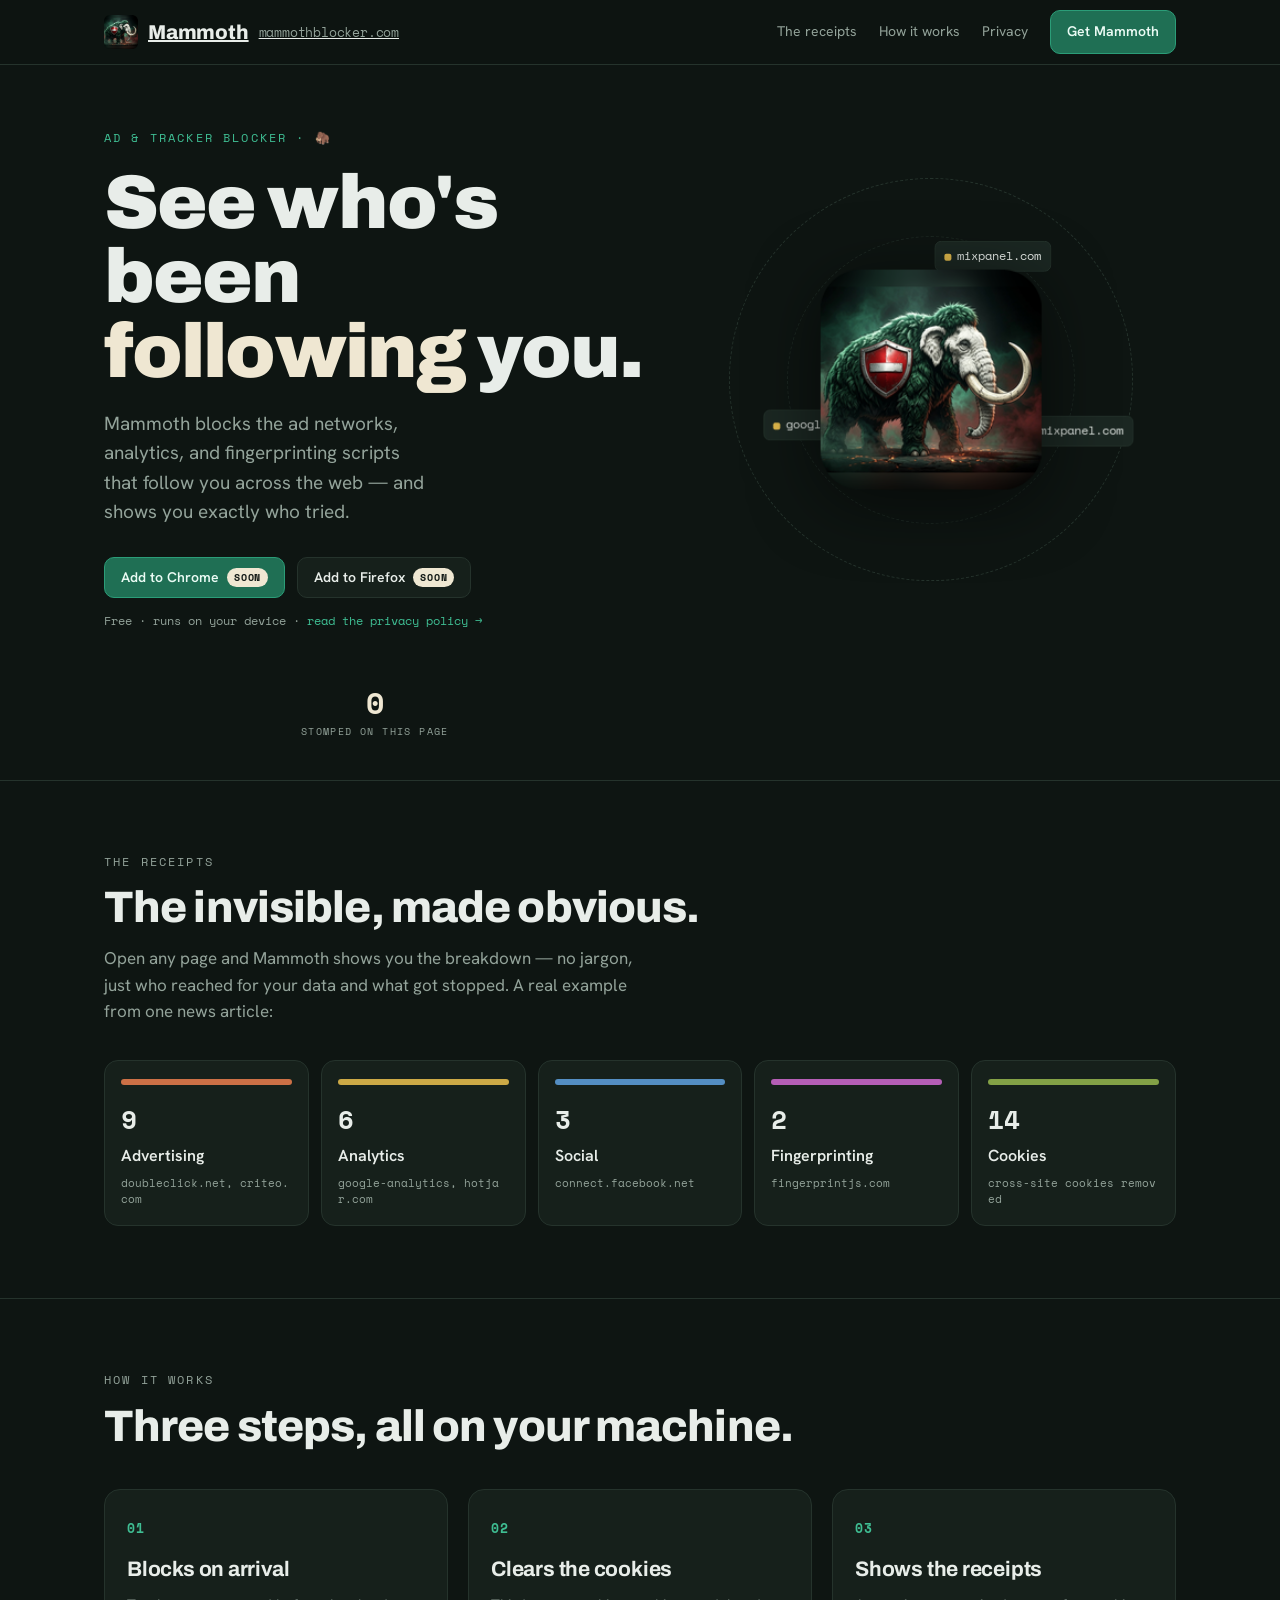
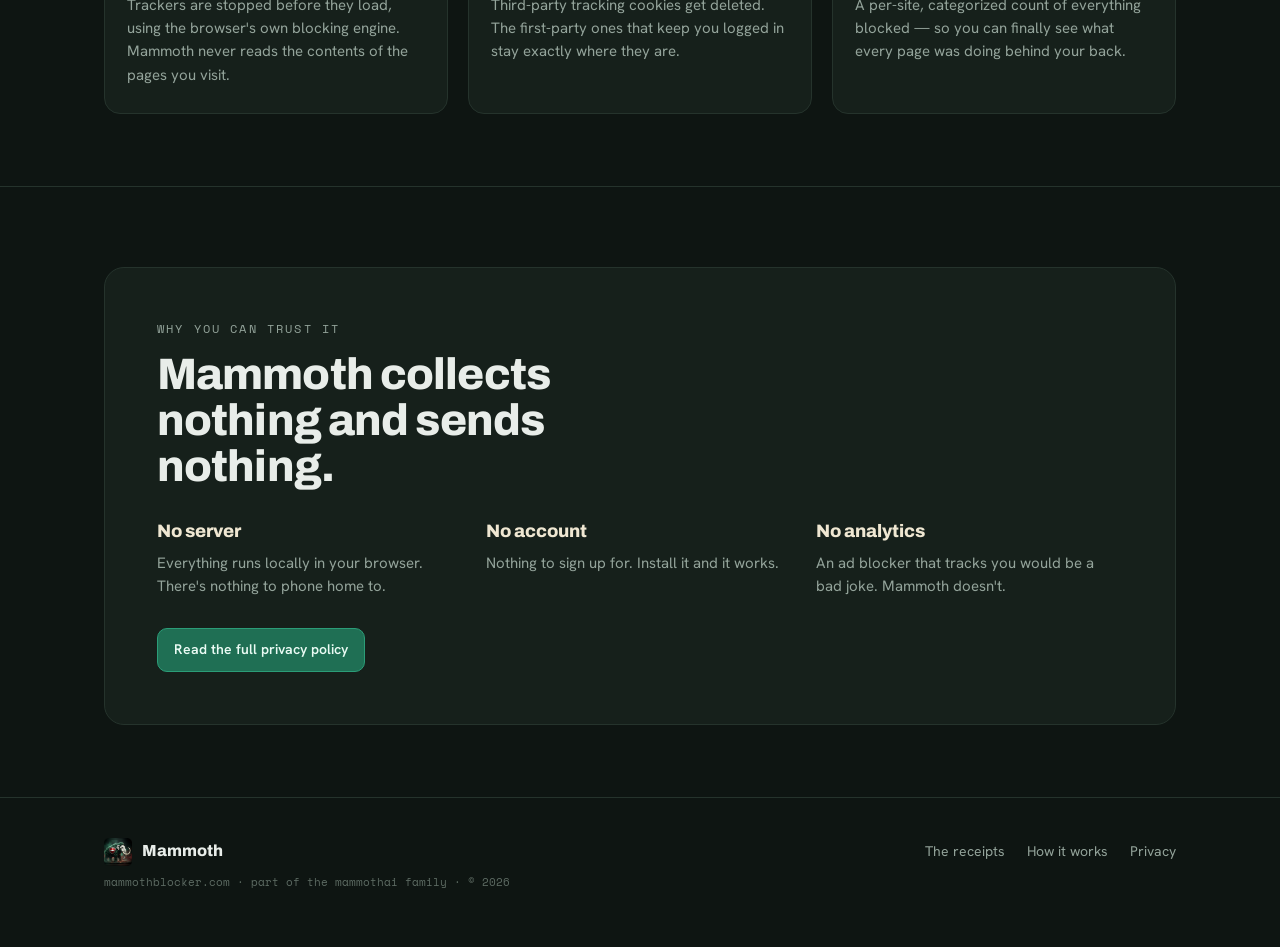
==== commit b4aa212a: "Add files via upload" ====
--- a/index.html
+++ b/index.html
@@ -1,489 +1,332 @@
-<!doctype html>
+<!DOCTYPE html>
 <html lang="en">
 <head>
 <meta charset="utf-8">
 <meta name="viewport" content="width=device-width, initial-scale=1">
-<title>Mammoth — Block ads and trackers. See who was watching.</title>
+<title>Mammoth — see who's been following you</title>
+<meta name="description" content="Mammoth blocks the ad networks, analytics, and fingerprinting scripts that track you across the web — and shows you exactly who tried. Runs entirely on your device.">
+<link rel="icon" type="image/png" href="/favicon.png">
 <link rel="preconnect" href="https://fonts.googleapis.com">
 <link rel="preconnect" href="https://fonts.gstatic.com" crossorigin>
-<link href="https://fonts.googleapis.com/css2?family=Archivo:wght@400;600;700;800&family=Fraunces:ital,opsz,wght@0,9..144,400..900;1,9..144,400..700&family=Hanken+Grotesk:wght@400;500;600&family=Space+Mono:wght@400;700&display=swap" rel="stylesheet">
-<meta name="description" content="Mammoth blocks ads, trackers, and third-party cookies in your browser — and shows you exactly what it stopped. No account. No server. Nothing collected.">
-<link rel="icon" type="image/png" href="[data-uri]">
+<link href="https://fonts.googleapis.com/css2?family=Archivo:wght@500;700;800;900&family=Hanken+Grotesk:wght@400;500;600&family=Space+Mono:wght@400;700&display=swap" rel="stylesheet">
 <style>
   :root{
-    --white:#FFFFFF;
-    --paper:#FAF8F3;
-    --paper-2:#F2EEE5;
-    --ink:#13211B;
-    --ink-2:#33453C;
-    --grey:#6E7872;
-    --grey-l:#9DA39E;
-    --line:#E2DED4;
-    --line-soft:#ECE8DE;
-    --moss:#1F6F54;
-    --forest:#14543E;
-    --mint:#EDF3EF;
-    --display:'Fraunces',Georgia,'Times New Roman',serif;
-    --sans:'Archivo','Helvetica Neue',system-ui,sans-serif;
-    --body:'Hanken Grotesk',system-ui,-apple-system,'Segoe UI',sans-serif;
-    --mono:'Space Mono',ui-monospace,Menlo,monospace;
-    --maxw:1180px;
-  }
-  *{box-sizing:border-box}
-  html{scroll-behavior:smooth}
-  body{
-    margin:0;background:var(--paper);color:var(--ink);
-    font-family:var(--body);font-size:18px;line-height:1.7;
-    -webkit-font-smoothing:antialiased;text-rendering:optimizeLegibility;
-    font-kerning:normal;
-  }
+    --night:#0E1512; --panel:#16201B; --panel2:#1B2722; --line:#25332C;
+    --ink:#E8EDE9; --muted:#93A39A; --tusk:#EFE7D2;
+    --moss:#2B9D78; --moss-dim:#1F6F54; --moss-bright:#3FBE93;
+    --ad:#E0794B; --analytics:#E0B84B; --social:#5B9BD5; --finger:#C765C7; --cookie:#8FB04B;
+    --display:"Archivo","Arial Black","Helvetica Neue",system-ui,sans-serif;
+    --body:"Hanken Grotesk",system-ui,-apple-system,"Segoe UI",sans-serif;
+    --mono:"Space Mono",ui-monospace,Menlo,monospace;
+  }
+  *{box-sizing:border-box;margin:0;padding:0}
+  html{scroll-behavior:smooth;background:var(--night)}
+  body{background:var(--night);color:var(--ink);font-family:var(--body);line-height:1.55;
+       -webkit-font-smoothing:antialiased;overflow-x:hidden}
+  main.hero,section,footer{background:transparent}
+  .mk{display:block;object-fit:contain}
+  .mk-top{height:34px;width:auto}
+  .mk-foot{height:28px;width:auto}
   a{color:inherit}
-  .wrap{max-width:var(--maxw);margin:0 auto;padding:0 32px}
-  .label{font-family:var(--mono);font-size:12px;letter-spacing:.32em;text-transform:uppercase;color:var(--moss)}
-
-  /* header */
-  .top{position:sticky;top:0;z-index:50;background:rgba(250,248,243,.88);
+  .wrap{max-width:1120px;margin:0 auto;padding:0 24px}
+
+  /* ---------- Top bar ---------- */
+  header.top{position:sticky;top:0;z-index:50;background:rgba(14,21,18,.82);
     backdrop-filter:blur(10px);border-bottom:1px solid var(--line)}
-  .top .wrap{display:flex;align-items:center;gap:24px;height:78px}
-  .brand{display:flex;align-items:center;gap:13px;text-decoration:none;color:var(--ink);
-    font-family:var(--sans);font-size:22px;letter-spacing:.04em;text-transform:none;font-weight:800}
-  .brand img{width:34px;height:34px;object-fit:contain;display:block}
-  .top nav{margin-left:auto;display:flex;gap:38px}
-  .top nav a{font-family:var(--mono);font-size:13px;letter-spacing:.2em;text-transform:uppercase;
-    color:var(--grey);text-decoration:none;transition:color .2s}
+  .top-in{display:flex;align-items:center;gap:14px;height:64px}
+  .brand{display:flex;align-items:center;gap:10px;font-family:var(--display);
+    font-weight:800;font-size:20px;letter-spacing:-.01em}
+  .brand img{width:34px;height:34px;object-fit:contain}
+  .brand .tld{color:var(--muted);font-weight:500;font-size:13px;font-family:var(--mono)}
+  .top nav{margin-left:auto;display:flex;align-items:center;gap:22px}
+  .top nav a{font-size:14px;color:var(--muted);text-decoration:none;transition:color .15s}
   .top nav a:hover{color:var(--ink)}
-  .cta{font-family:var(--mono);font-size:13px;letter-spacing:.2em;text-transform:uppercase;
-    color:var(--ink);text-decoration:none;border:1px solid var(--ink);padding:11px 24px;border-radius:0;
-    transition:background .2s, color .2s}
-  .cta:hover{background:var(--ink);color:var(--white)}
-  .top .cta{margin-left:8px}
-  .cta-underline{font-family:var(--mono);font-size:13px;letter-spacing:.2em;text-transform:uppercase;
-    color:var(--ink);text-decoration:none;border-bottom:1px solid var(--ink);padding-bottom:3px;transition:opacity .2s}
-  .cta-underline:hover{opacity:.55}
-  /* store buttons (Chrome / Firefox) — luxury styling */
-  .storebtn{display:inline-flex;align-items:center;gap:15px;text-decoration:none;
-    background:var(--ink);color:var(--white);border:1px solid var(--ink);border-radius:0;
-    padding:15px 30px 15px 22px;transition:opacity .2s ease, transform .12s ease}
-  .storebtn:hover{opacity:.85;transform:translateY(-1px)}
-  .blogo{width:40px;height:40px;flex:0 0 auto;display:block}
-  .storetxt{display:flex;flex-direction:column;line-height:1.1;text-align:left}
-  .storetxt .s1{font-family:var(--mono);font-size:12px;letter-spacing:.16em;text-transform:uppercase;color:#b9bdbb}
-  .storetxt .s2{font-family:var(--sans);font-weight:700;font-size:22px;letter-spacing:0}
-
-  /* hero */
-  .hero{padding:96px 0 72px}
-  .hero .wrap{display:grid;grid-template-columns:1.1fr .9fr;gap:72px;align-items:center}
-  .hero .eyebrow{margin-bottom:34px}
-  h1{font-family:var(--display);font-weight:600;letter-spacing:-.015em;line-height:1.02;
-    font-size:clamp(46px,6.6vw,86px);margin:0 0 28px;color:var(--ink)}
-  h1 em{font-style:italic;font-weight:500;color:var(--moss)}
-  .lede{font-size:20px;color:var(--ink-2);max-width:38ch;margin:0 0 40px;line-height:1.6}
-  .hero-cta{display:flex;align-items:center;gap:32px;flex-wrap:wrap}
-  .hero-cta .meta{font-size:17px;letter-spacing:.04em;color:var(--grey-l);font-style:italic}
-
-  /* ---------- refined radar ---------- */
-  .radar-stage{position:relative;aspect-ratio:1/1;width:100%;max-width:430px;margin:0 auto;
-    display:flex;align-items:center;justify-content:center;padding-bottom:72px}
-  .radar{position:absolute;inset:0;border-radius:50%;border:1px solid var(--line);overflow:hidden;
-    background:var(--white)}
-  .radar{background:radial-gradient(circle at center, #FFFFFF 0%, #FEFDFB 55%, #F3F6F1 100%)}
-  .radar::before{content:"";position:absolute;inset:0;
-    background:
-      linear-gradient(to right, transparent calc(50% - .5px), var(--line-soft) 50%, transparent calc(50% + .5px)),
-      linear-gradient(to bottom, transparent calc(50% - .5px), var(--line-soft) 50%, transparent calc(50% + .5px));}
-  .ring{position:absolute;border:1px solid var(--line);border-radius:50%;top:50%;left:50%;transform:translate(-50%,-50%)}
-  .ring.r1{width:34%;height:34%;border-color:rgba(31,111,84,.22)}
-  .ring.r2{width:64%;height:64%;border-color:rgba(31,111,84,.12)}
-  .ring.r3{width:92%;height:92%}
-  /* expanding pulse rings */
-  .radar::after{content:"";position:absolute;top:50%;left:50%;width:34%;height:34%;
-    border-radius:50%;border:1px solid rgba(31,111,84,.35);transform:translate(-50%,-50%) scale(1);
-    animation:pulse 3.4s ease-out infinite}
-  @keyframes pulse{
-    0%{opacity:.55;transform:translate(-50%,-50%) scale(.5)}
-    80%{opacity:0;transform:translate(-50%,-50%) scale(2.7)}
-    100%{opacity:0;transform:translate(-50%,-50%) scale(2.7)}}
-  .sweep{position:absolute;inset:0;border-radius:50%;
-    background:conic-gradient(from 0deg,
-      rgba(31,111,84,.22) 0deg,
-      rgba(31,111,84,.08) 30deg,
-      rgba(31,111,84,0) 64deg,
-      rgba(31,111,84,0) 360deg);
-    animation:spin 6s linear infinite;}
-  .sweep::after{content:"";position:absolute;top:50%;left:50%;width:50%;height:1.5px;
-    transform-origin:left center;background:linear-gradient(to right, rgba(31,111,84,.55), transparent)}
-  @keyframes spin{to{transform:rotate(360deg)}}
-  .radar-core{position:absolute;top:50%;left:50%;transform:translate(-50%,-50%);z-index:5;width:32%;
-    filter:drop-shadow(0 10px 30px rgba(31,111,84,.18))}
-  /* soft halo behind the mammoth */
-  .radar-core::before{content:"";position:absolute;top:50%;left:50%;width:170%;height:170%;
-    transform:translate(-50%,-50%);border-radius:50%;z-index:-1;
-    background:radial-gradient(circle, rgba(255,255,255,.95) 30%, rgba(255,255,255,0) 72%)}
-  .radar-core img{width:100%;height:auto;display:block}
-  .blip{position:absolute;z-index:4;display:flex;align-items:center;gap:7px;font-family:var(--mono);
-    font-size:11px;letter-spacing:.04em;color:var(--grey);white-space:nowrap;transform:translate(-50%,-50%);
-    animation:blipin .5s ease both;font-style:italic}
-  @keyframes blipin{from{opacity:0}to{opacity:1}}
-  .blip .pt{width:6px;height:6px;border-radius:50%;background:var(--moss)}
-  .blip.dead{color:var(--grey-l);text-decoration:line-through;text-decoration-color:var(--line)}
-  .blip.dead .pt{background:transparent;border:1px solid var(--grey-l)}
-  .radar-cap{position:absolute;bottom:0;left:0;width:100%;text-align:center}
-  .counter{font-family:var(--mono);font-weight:400;font-size:40px;letter-spacing:-.01em;color:var(--ink);
-    font-variant-numeric:tabular-nums;line-height:1}
-  .counter-lab{font-size:11px;letter-spacing:.26em;text-transform:uppercase;color:var(--grey-l);margin-top:10px}
-
-  /* sections */
-  section{padding:92px 0}
-  .rule{height:1px;background:var(--line);max-width:var(--maxw);margin:0 auto}
-  .sec-head{max-width:60ch;margin-bottom:54px}
-  .sec-head .eyebrow{margin-bottom:20px}
-  h2{font-family:var(--display);font-weight:600;letter-spacing:-.012em;line-height:1.08;
-    font-size:clamp(32px,4.4vw,54px);margin:0 0 18px;color:var(--ink)}
-  h2 em{font-style:italic;font-weight:500;color:var(--moss)}
-  .sec-lede{font-size:19px;color:var(--ink-2);margin:0;max-width:56ch;line-height:1.6}
-
-  /* blocks — editorial columns with hairline dividers */
-  .blocks h2{white-space:nowrap}
-  .grid{display:grid;grid-template-columns:repeat(4,1fr);gap:0;
-    border:1px solid var(--line);padding:40px 0;background:var(--white)}
-  .cell{padding:0 30px;border-left:1px solid var(--line)}
-  .cell:first-child{padding-left:30px;border-left:none}
-  .cell .num{font-size:13px;letter-spacing:.2em;color:var(--grey-l);margin-bottom:22px}
-  .cell .k{font-size:11px;letter-spacing:.28em;text-transform:uppercase;color:var(--moss);margin-bottom:16px}
-  .cell h3{font-family:var(--display);font-weight:600;font-size:24px;margin:0 0 12px;line-height:1.2;color:var(--ink)}
-  .cell p{margin:0;font-size:16px;color:var(--grey);line-height:1.6}
-  .cell .ex{margin-top:20px;font-size:13px;font-style:italic;color:var(--grey-l);line-height:1.9}
-
-  /* how — large editorial list */
-  #how h2{white-space:nowrap}
-  .steps{display:grid;grid-template-columns:repeat(3,1fr);gap:0;
-    border:1px solid var(--line);padding:44px 0;background:var(--white)}
-  .step{padding:0 34px;border-left:1px solid var(--line)}
-  .step:first-child{padding-left:34px;border-left:none}
-  .step .idx{font-size:34px;color:var(--line);font-variant-numeric:tabular-nums;margin-bottom:18px;line-height:1}
-  .step h3{font-family:var(--display);font-weight:600;font-size:26px;margin:0 0 12px;line-height:1.2;color:var(--ink)}
-  .step p{margin:0;font-size:16px;color:var(--grey);line-height:1.6}
-
-  /* trust — on faint paper */
-  .trust-sec{background:var(--mint)}
-  .trust-grid{display:grid;grid-template-columns:repeat(3,1fr);gap:48px;margin-top:48px}
-  .tcard .tk{font-size:11px;letter-spacing:.28em;text-transform:uppercase;color:var(--grey-l);
-    margin-bottom:16px;padding-bottom:16px;border-bottom:1px solid var(--line)}
-  .tcard h3{font-family:var(--display);font-weight:600;font-size:25px;margin:0 0 12px;line-height:1.2;color:var(--ink)}
-  .tcard p{margin:0;font-size:16px;color:var(--grey);line-height:1.6}
-
-  /* privacy */
-  .policy{max-width:740px}
-  .policy .upd{font-size:13px;font-style:italic;color:var(--grey-l);margin:0 0 36px;
-    padding-bottom:20px;border-bottom:1px solid var(--line)}
-  .policy h3{font-family:var(--display);font-weight:600;font-size:22px;margin:34px 0 10px;color:var(--ink)}
-  .policy h3:first-of-type{margin-top:0}
-  .policy p{margin:0 0 14px;font-size:17px;color:var(--ink-2);line-height:1.65}
-  .policy ul{margin:14px 0 18px;padding:0;list-style:none}
-  .policy li{position:relative;padding-left:26px;margin:10px 0;font-size:17px;color:var(--ink-2);line-height:1.6}
-  .policy li::before{content:"\2014";position:absolute;left:0;top:0;color:var(--grey-l)}
-  .policy code{font-family:ui-monospace,monospace;font-size:.82em;background:var(--paper-2);
-    border:1px solid var(--line);padding:1px 7px;border-radius:3px;color:var(--ink)}
+  .btn{font-family:var(--body);font-weight:600;font-size:14px;border-radius:10px;
+    padding:10px 16px;border:1px solid var(--line);background:var(--panel);color:var(--ink);
+    cursor:pointer;text-decoration:none;display:inline-flex;align-items:center;gap:8px;
+    transition:border-color .15s,background .15s,transform .05s}
+  .btn:hover{border-color:var(--moss-dim)}
+  .btn:active{transform:translateY(1px)}
+  .btn.primary{background:var(--moss-dim);border-color:var(--moss);color:#EAFBF4}
+  .btn.primary:hover{background:var(--moss)}
+  .soon{font-family:var(--mono);font-size:10px;letter-spacing:.08em;text-transform:uppercase;
+    color:var(--night);background:var(--tusk);border-radius:999px;padding:2px 7px}
+  @media(max-width:680px){.top nav a.navlink{display:none}}
+
+  /* ---------- Hero ---------- */
+  .hero{position:relative;padding:64px 0 40px}
+  .hero-grid{display:grid;grid-template-columns:1.05fr .95fr;gap:40px;align-items:center}
+  .eyebrow{font-family:var(--mono);font-size:12px;letter-spacing:.18em;text-transform:uppercase;
+    color:var(--moss-bright);margin-bottom:18px}
+  h1{font-family:var(--display);font-weight:900;letter-spacing:-.025em;line-height:.98;
+    font-size:clamp(40px,7vw,76px)}
+  h1 .iv{color:var(--tusk)}
+  .lede{margin-top:20px;font-size:clamp(16px,2.1vw,19px);color:var(--muted);max-width:30ch}
+  .cta-row{margin-top:30px;display:flex;flex-wrap:wrap;gap:12px;align-items:center}
+  .cta-note{font-family:var(--mono);font-size:12px;color:var(--muted);margin-top:14px}
+  .cta-note a{color:var(--moss-bright);text-decoration:none}
+  .cta-note a:hover{text-decoration:underline}
+
+  /* live stage */
+  .stage{position:relative;aspect-ratio:1/1;max-width:480px;margin-inline:auto;width:100%}
+  .ring{position:absolute;inset:8%;border-radius:50%;border:1px dashed var(--line)}
+  .ring.r2{inset:20%;opacity:.6}
+  .ring.r3{inset:32%;opacity:.35}
+  .guard{position:absolute;left:50%;top:50%;transform:translate(-50%,-50%);
+    z-index:5;width:46%;filter:drop-shadow(0 12px 34px rgba(0,0,0,.55))}
+  .guard img{width:100%;height:auto;display:block}
+  .readout{margin-top:18px;text-align:center}
+  .readout .rn{font-family:var(--mono);font-weight:700;font-size:30px;color:var(--tusk);
+    font-variant-numeric:tabular-nums;display:block;line-height:1}
+  .readout .rl{font-family:var(--mono);font-size:10px;letter-spacing:.14em;text-transform:uppercase;
+    color:var(--muted);display:block;margin-top:6px}
+  .chip{position:absolute;font-family:var(--mono);font-size:12px;white-space:nowrap;
+    padding:5px 9px;border-radius:7px;border:1px solid var(--line);background:var(--panel2);
+    color:var(--ink);z-index:4;will-change:transform,opacity;pointer-events:none}
+  .chip .dot{display:inline-block;width:7px;height:7px;border-radius:2px;margin-right:6px;
+    vertical-align:middle}
+  .chip.blocked{animation:stomp .45s ease forwards}
+  @keyframes stomp{
+    0%{}
+    40%{transform:translate(var(--cx),var(--cy)) scale(1.06)}
+    100%{transform:translate(var(--cx),var(--cy)) scale(.2);opacity:0;filter:blur(2px)}
+  }
+  @media(max-width:860px){
+    .hero-grid{grid-template-columns:1fr;gap:28px}
+    .stage{order:-1;max-width:360px}
+  }
+
+  /* ---------- Section frame ---------- */
+  section{padding:72px 0;border-top:1px solid var(--line)}
+  .sec-eyebrow{font-family:var(--mono);font-size:12px;letter-spacing:.18em;text-transform:uppercase;
+    color:var(--muted);margin-bottom:14px}
+  h2{font-family:var(--display);font-weight:800;letter-spacing:-.02em;line-height:1.04;
+    font-size:clamp(28px,4vw,44px)}
+  .sec-lede{margin-top:14px;color:var(--muted);max-width:54ch;font-size:17px}
+
+  /* receipts */
+  .cats{margin-top:36px;display:grid;grid-template-columns:repeat(5,1fr);gap:12px}
+  .cat{background:var(--panel);border:1px solid var(--line);border-radius:14px;padding:18px 16px}
+  .cat .bar{height:6px;border-radius:3px;margin-bottom:14px;opacity:.9}
+  .cat .num{font-family:var(--mono);font-weight:700;font-size:26px;font-variant-numeric:tabular-nums}
+  .cat .nm{font-weight:600;margin-top:4px}
+  .cat .ex{font-family:var(--mono);font-size:11px;color:var(--muted);margin-top:8px;
+    word-break:break-all;line-height:1.4}
+  @media(max-width:860px){.cats{grid-template-columns:repeat(2,1fr)}}
+  @media(max-width:460px){.cats{grid-template-columns:1fr}}
+
+  /* how it works (real request lifecycle => numbered) */
+  .steps{margin-top:40px;display:grid;grid-template-columns:repeat(3,1fr);gap:20px;counter-reset:s}
+  .step{background:var(--panel);border:1px solid var(--line);border-radius:16px;padding:26px 22px;
+    position:relative}
+  .step::before{counter-increment:s;content:"0" counter(s);font-family:var(--mono);font-weight:700;
+    font-size:13px;color:var(--moss-bright);letter-spacing:.1em}
+  .step h3{font-family:var(--display);font-weight:700;font-size:21px;margin:12px 0 8px;letter-spacing:-.01em}
+  .step p{color:var(--muted);font-size:15px}
+  @media(max-width:860px){.steps{grid-template-columns:1fr}}
+
+  /* trust */
+  .trust{background:var(--panel);border:1px solid var(--line);border-radius:20px;
+    padding:clamp(28px,5vw,52px);margin-top:8px}
+  .trust h2{max-width:18ch}
+  .trust-points{margin-top:28px;display:grid;grid-template-columns:repeat(3,1fr);gap:22px}
+  .tp .k{font-family:var(--display);font-weight:800;font-size:18px;color:var(--tusk)}
+  .tp .v{color:var(--muted);font-size:15px;margin-top:6px}
+  @media(max-width:760px){.trust-points{grid-template-columns:1fr;gap:18px}}
+  .trust .btn{margin-top:30px}
 
   /* footer */
-  footer{border-top:1px solid var(--line);padding:56px 0 64px}
-  footer .wrap{display:flex;align-items:center;gap:24px;flex-wrap:wrap}
-  .foot-brand{display:flex;align-items:center;gap:12px;font-family:var(--display);font-weight:800;font-size:19px;
-    letter-spacing:.16em;text-transform:uppercase}
-  .foot-brand img{width:28px;height:28px;object-fit:contain}
-  .foot-links{margin-left:auto;display:flex;gap:32px}
-  .foot-links a{font-size:12px;letter-spacing:.2em;text-transform:uppercase;color:var(--grey);text-decoration:none}
+  footer{border-top:1px solid var(--line);padding:40px 0 56px;color:var(--muted)}
+  .foot-in{display:flex;flex-wrap:wrap;gap:18px;align-items:center;justify-content:space-between}
+  .foot-brand{display:flex;align-items:center;gap:10px;font-family:var(--display);font-weight:800;color:var(--ink)}
+  .foot-brand img{width:28px;height:28px}
+  .foot-links{display:flex;gap:22px;font-size:14px}
+  .foot-links a{color:var(--muted);text-decoration:none}
   .foot-links a:hover{color:var(--ink)}
-  .foot-fine{width:100%;font-size:12px;font-style:italic;color:var(--grey-l);margin-top:10px}
-
-  @media(max-width:920px){
-    .hero{padding:64px 0 48px}
-    .hero .wrap{grid-template-columns:1fr;gap:48px}
-    .blocks h2{white-space:normal}
-    .grid{grid-template-columns:repeat(2,1fr);gap:40px 0;padding:36px 24px}
-    .cell{border-left:none;padding:0 18px}
-    .cell:first-child{padding-left:18px}
-    .cell:nth-child(odd){padding-left:0}
-    .cell:nth-child(even){border-left:1px solid var(--line)}
-    .steps{grid-template-columns:1fr;gap:40px;padding:36px 24px}
-    .step{border-left:none;padding:0}
-    .step:first-child{padding-left:0}
-    #how h2{white-space:normal}
-    .trust-grid{grid-template-columns:1fr;gap:36px}
-  }
-  @media(max-width:600px){
-    .wrap{padding:0 22px}
-    .top nav{display:none}
-    .grid{grid-template-columns:1fr;gap:36px;padding:30px 22px}
-    .cell{border-left:none;padding:0}
-    .cell:first-child{padding-left:0}
-    section{padding:64px 0}
-  }
+  .foot-fine{width:100%;font-family:var(--mono);font-size:11px;color:#5d6b63;margin-top:8px}
+
+  :focus-visible{outline:2px solid var(--moss-bright);outline-offset:2px;border-radius:6px}
   @media(prefers-reduced-motion:reduce){
-    .sweep{animation:none}
-    *{transition:none!important}
     html{scroll-behavior:auto}
-  }
-  :focus-visible{outline:1px solid var(--ink);outline-offset:4px}
-</style>
+    .chip.blocked{animation:none;opacity:0}
+  }
+.bg-art{position:fixed;inset:0;z-index:-1;background:url('/mammoth.jpg') center/cover no-repeat}.bg-art::after{content:"";position:absolute;inset:0;background:rgba(14,21,18,.78)}</style>
 </head>
 <body>
-
+<div class="bg-art" aria-hidden="true"></div>
 <header class="top">
-  <div class="wrap">
+  <div class="wrap top-in">
     <a class="brand" href="#top" aria-label="Mammoth home">
-      <img src="[data-uri]" alt="">
-      Mammoth
+      <img class="mk mk-top" src="/mammoth-mark.png" alt="" aria-hidden="true">
+      Mammoth <span class="tld">mammothblocker.com</span>
     </a>
     <nav>
-      <a href="#blocks">What it blocks</a>
-      <a href="#how">How it works</a>
-      <a href="#privacy">Privacy</a>
+      <a class="navlink" href="#receipts">The receipts</a>
+      <a class="navlink" href="#how">How it works</a>
+      <a class="navlink" href="/privacy/">Privacy</a>
+      <a class="btn primary" href="#get">Get Mammoth</a>
     </nav>
-    <a class="cta" href="#how">Get Mammoth</a>
   </div>
 </header>
 
-<main id="top">
-
-  <!-- HERO -->
-  <section class="hero">
-    <div class="wrap">
-      <div class="hero-copy">
-        <div class="label eyebrow">Ad &amp; Tracker Blocker</div>
-        <h1>Block the ads.<br><em>Catch the trackers.</em></h1>
-        <p class="lede">Mammoth scans every page for ads, trackers, and third-party cookies — stops them quietly, and shows you exactly who was watching.</p>
-        <div class="hero-cta">
-          <a class="storebtn" href="#" aria-label="Add Mammoth to Chrome">
-            <svg class="blogo" viewBox="0 0 48 48" aria-hidden="true">
-              <circle cx="24" cy="24" r="22" fill="#fff"/>
-              <path fill="#EA4335" d="M24 4a20 20 0 0 1 17.3 10H24a10 10 0 0 0-9.2 6.1L8.1 11.5A20 20 0 0 1 24 4z"/>
-              <path fill="#34A853" d="M6.9 13.2 17.3 31a10 10 0 0 0 11 4.7L21 44A20 20 0 0 1 6.9 13.2z"/>
-              <path fill="#FBBC05" d="M44 24a20 20 0 0 1-23 19.8L31 27a10 10 0 0 0-1.4-12.7H44A20 20 0 0 1 44 24z"/>
-              <circle cx="24" cy="24" r="9" fill="#fff"/>
-              <circle cx="24" cy="24" r="7" fill="#4285F4"/>
-            </svg>
-            <span class="storetxt"><span class="s1">Add to</span><span class="s2">Chrome</span></span>
-          </a>
-          <a class="storebtn" href="#" aria-label="Add Mammoth to Firefox">
-            <svg class="blogo" viewBox="0 0 48 48" aria-hidden="true">
-              <defs>
-                <radialGradient id="ffbody" cx="38%" cy="20%" r="85%">
-                  <stop offset="0%" stop-color="#FFF44F"/>
-                  <stop offset="30%" stop-color="#FF980E"/>
-                  <stop offset="62%" stop-color="#F23005"/>
-                  <stop offset="100%" stop-color="#B5102A"/>
-                </radialGradient>
-              </defs>
-              <circle cx="24" cy="25" r="20" fill="url(#ffbody)"/>
-              <path fill="#FFEA5C" d="M24 11c3.5 2.8 4.6 6.8 3.6 10.3 2.3-1.2 3.4-3.8 3.4-3.8 1.4 3 1.1 6.4-1 9.2A13 13 0 1 1 14 19.6c-.9 3 .3 6.2 3.1 7.6-2.4-5 1-10.4 5.3-12.3-1.1 2-1.1 4 0 5.6 1.2-3.4-.1-6.7-.4-9.5z"/>
-            </svg>
-            <span class="storetxt"><span class="s1">Add to</span><span class="s2">Firefox</span></span>
-          </a>
-        </div>
-        <p class="meta" style="margin-top:18px">Free. No account, nothing collected.</p>
-      </div>
-
-      <!-- refined radar -->
-      <div class="radar-stage" aria-hidden="true">
-        <div class="radar">
-          <div class="ring r1"></div>
-          <div class="ring r2"></div>
-          <div class="ring r3"></div>
-          <div class="sweep"></div>
-        </div>
-        <div class="radar-core"><img src="[data-uri]" alt=""></div>
-        <div id="blips"></div>
-        <div class="radar-cap">
-          <div class="counter-lab">Trackers detected &amp; blocked</div>
-        </div>
-      </div>
-    </div>
-  </section>
-
-  <div class="rule"></div>
-
-  <!-- BLOCKS -->
-  <section class="blocks" id="blocks">
-    <div class="wrap">
-      <div class="sec-head">
-        <div class="label eyebrow">What it blocks</div>
-        <h2>Four kinds of things <em>that follow you.</em></h2>
-        <p class="sec-lede">Most of the web is wired with things you never agreed to. Mammoth knows the difference between the page and the parasites.</p>
-      </div>
-      <div class="grid">
-        <div class="cell">
-          <div class="num">I</div>
-          <div class="k">Ads</div>
-          <h3>Display &amp; video ads</h3>
-          <p>Banners, pop-ups, autoplay video, and the ad networks that serve them.</p>
-          <div class="ex">doubleclick.net<br>amazon-adsystem<br>criteo.com</div>
-        </div>
-        <div class="cell">
-          <div class="num">II</div>
-          <div class="k">Analytics</div>
-          <h3>Behaviour trackers</h3>
-          <p>Scripts that record what you click, scroll, and hover — building a profile.</p>
-          <div class="ex">google-analytics<br>hotjar.com<br>mixpanel.com</div>
-        </div>
-        <div class="cell">
-          <div class="num">III</div>
-          <div class="k">Social</div>
-          <h3>Like-button spies</h3>
-          <p>Embedded widgets that report your visit back even if you never click.</p>
-          <div class="ex">connect.facebook<br>platform.twitter</div>
-        </div>
-        <div class="cell">
-          <div class="num">IV</div>
-          <div class="k">Fingerprint</div>
-          <h3>Device fingerprinting</h3>
-          <p>Sneaky tricks that identify your browser without a single cookie.</p>
-          <div class="ex">fingerprintjs<br>threatmetrix</div>
-        </div>
-      </div>
-    </div>
-  </section>
-
-  <div class="rule"></div>
-
-  <!-- HOW -->
-  <section id="how">
-    <div class="wrap">
-      <div class="sec-head">
-        <div class="label eyebrow">How it works</div>
-        <h2>Three steps. <em>Then forget it's there.</em></h2>
-      </div>
-      <div class="steps">
-        <div class="step">
-          <div class="idx">01</div>
-          <h3>Add it to your browser</h3>
-          <p>Install from the Chrome or Firefox store. One click, no setup screen to wade through.</p>
-        </div>
-        <div class="step">
-          <div class="idx">02</div>
-          <h3>Browse like normal</h3>
-          <p>Mammoth works in the background, scanning and blocking on every site you open.</p>
-        </div>
-        <div class="step">
-          <div class="idx">03</div>
-          <h3>Check the receipts</h3>
-          <p>Open the popup anytime to see what got stopped, sorted by what it was trying to do.</p>
-        </div>
-      </div>
-    </div>
-  </section>
-
-  <!-- TRUST -->
-  <section class="trust-sec">
-    <div class="wrap">
-      <div class="sec-head">
-        <div class="label eyebrow">Why you can trust it</div>
-        <h2>A blocker that spied on you <em>would be a bad joke.</em></h2>
-      </div>
-      <div class="trust-grid">
-        <div class="tcard">
-          <div class="tk">No server</div>
-          <h3>Runs on your device</h3>
-          <p>Everything happens locally in your browser. There is nothing to phone home to.</p>
-        </div>
-        <div class="tcard">
-          <div class="tk">No account</div>
-          <h3>Nothing to sign up for</h3>
-          <p>No email, no login, no profile. Install it and it simply works.</p>
-        </div>
-        <div class="tcard">
-          <div class="tk">No analytics</div>
-          <h3>It doesn't watch you</h3>
-          <p>Mammoth collects nothing and sends nothing. The entire point is to not be watched.</p>
-        </div>
-      </div>
-    </div>
-  </section>
-
-  <div class="rule"></div>
-
-  <!-- PRIVACY -->
-  <section id="privacy">
-    <div class="wrap">
-      <div class="sec-head">
-        <div class="label eyebrow">Privacy policy — the short, true version</div>
-        <h2>We don't want <em>your data.</em></h2>
-      </div>
-      <div class="policy">
-        <p class="upd">Last updated: [FILL IN DATE] — Publisher: [FILL IN NAME] — Contact: [FILL IN EMAIL]</p>
-
-        <h3>What Mammoth collects</h3>
-        <p>Nothing. Mammoth does not collect, store, transmit, or sell any personal information. It has no analytics, no telemetry, and no tracking of any kind.</p>
-
-        <h3>Where your data goes</h3>
-        <p>Nowhere. Mammoth runs entirely inside your browser on your own device. It has no server to send data to, and it never communicates with us or any third party about your browsing.</p>
-
-        <h3>What's stored on your device</h3>
-        <p>Only your own settings — things like your allowlist and whether the blocker is paused. This stays in your browser's local storage and is never uploaded. You can clear it anytime by removing the extension.</p>
-
-        <h3>Permissions Mammoth uses</h3>
-        <ul>
-          <li>Reading and blocking network requests, so it can stop ads and trackers before they load.</li>
-          <li>Access to the pages you visit, so it can apply blocking rules — this never leaves your device.</li>
-          <li>Local storage, to remember your settings between sessions.</li>
-        </ul>
-
-        <h3>Third parties</h3>
-        <p>None. Mammoth shares nothing with anyone, because it has nothing to share.</p>
-
-        <h3>Changes</h3>
-        <p>If this policy ever changes, the updated version will be posted here with a new date. Mammoth's promise will not change: it does not watch you.</p>
-      </div>
-    </div>
-  </section>
-
+<a id="top"></a>
+<main class="hero">
+  <div class="wrap hero-grid">
+    <div class="hero-copy">
+      <div class="eyebrow">Ad &amp; tracker blocker · 🦣</div>
+      <h1>See who's <br>been <span class="iv">following</span> you.</h1>
+      <p class="lede">Mammoth blocks the ad networks, analytics, and fingerprinting scripts that follow you across the web — and shows you exactly who tried.</p>
+      <div class="cta-row" id="get">
+        <button class="btn primary" disabled aria-disabled="true">Add to Chrome <span class="soon">Soon</span></button>
+        <button class="btn" disabled aria-disabled="true">Add to Firefox <span class="soon">Soon</span></button>
+      </div>
+      <p class="cta-note">Free · runs on your device · <a href="/privacy/">read the privacy policy →</a></p>
+    </div>
+
+    <div class="stage" id="stage" aria-hidden="true">
+      <div class="ring"></div><div class="ring r2"></div><div class="ring r3"></div>
+        <div class="guard" aria-hidden="true"><img src="/mammoth-mark.png" alt=""></div>
+      </div>
+      <div class="readout"><span class="rn" id="count">0</span><span class="rl">stomped on this page</span></div>
+    </div>
+  </div>
 </main>
+
+<section id="receipts">
+  <div class="wrap">
+    <div class="sec-eyebrow">The receipts</div>
+    <h2>The invisible, made obvious.</h2>
+    <p class="sec-lede">Open any page and Mammoth shows you the breakdown — no jargon, just who reached for your data and what got stopped. A real example from one news article:</p>
+    <div class="cats">
+      <div class="cat"><div class="bar" style="background:var(--ad)"></div><div class="num">9</div><div class="nm">Advertising</div><div class="ex">doubleclick.net, criteo.com</div></div>
+      <div class="cat"><div class="bar" style="background:var(--analytics)"></div><div class="num">6</div><div class="nm">Analytics</div><div class="ex">google-analytics, hotjar.com</div></div>
+      <div class="cat"><div class="bar" style="background:var(--social)"></div><div class="num">3</div><div class="nm">Social</div><div class="ex">connect.facebook.net</div></div>
+      <div class="cat"><div class="bar" style="background:var(--finger)"></div><div class="num">2</div><div class="nm">Fingerprinting</div><div class="ex">fingerprintjs.com</div></div>
+      <div class="cat"><div class="bar" style="background:var(--cookie)"></div><div class="num">14</div><div class="nm">Cookies</div><div class="ex">cross-site cookies removed</div></div>
+    </div>
+  </div>
+</section>
+
+<section id="how">
+  <div class="wrap">
+    <div class="sec-eyebrow">How it works</div>
+    <h2>Three steps, all on your machine.</h2>
+    <div class="steps">
+      <div class="step">
+        <h3>Blocks on arrival</h3>
+        <p>Trackers are stopped before they load, using the browser's own blocking engine. Mammoth never reads the contents of the pages you visit.</p>
+      </div>
+      <div class="step">
+        <h3>Clears the cookies</h3>
+        <p>Third-party tracking cookies get deleted. The first-party ones that keep you logged in stay exactly where they are.</p>
+      </div>
+      <div class="step">
+        <h3>Shows the receipts</h3>
+        <p>A per-site, categorized count of everything blocked — so you can finally see what every page was doing behind your back.</p>
+      </div>
+    </div>
+  </div>
+</section>
+
+<section>
+  <div class="wrap">
+    <div class="trust">
+      <div class="sec-eyebrow">Why you can trust it</div>
+      <h2>Mammoth collects nothing and sends nothing.</h2>
+      <div class="trust-points">
+        <div class="tp"><div class="k">No server</div><div class="v">Everything runs locally in your browser. There's nothing to phone home to.</div></div>
+        <div class="tp"><div class="k">No account</div><div class="v">Nothing to sign up for. Install it and it works.</div></div>
+        <div class="tp"><div class="k">No analytics</div><div class="v">An ad blocker that tracks you would be a bad joke. Mammoth doesn't.</div></div>
+      </div>
+      <a class="btn primary" href="/privacy/">Read the full privacy policy</a>
+    </div>
+  </div>
+</section>
 
 <footer>
   <div class="wrap">
-    <div class="foot-brand"><img src="[data-uri]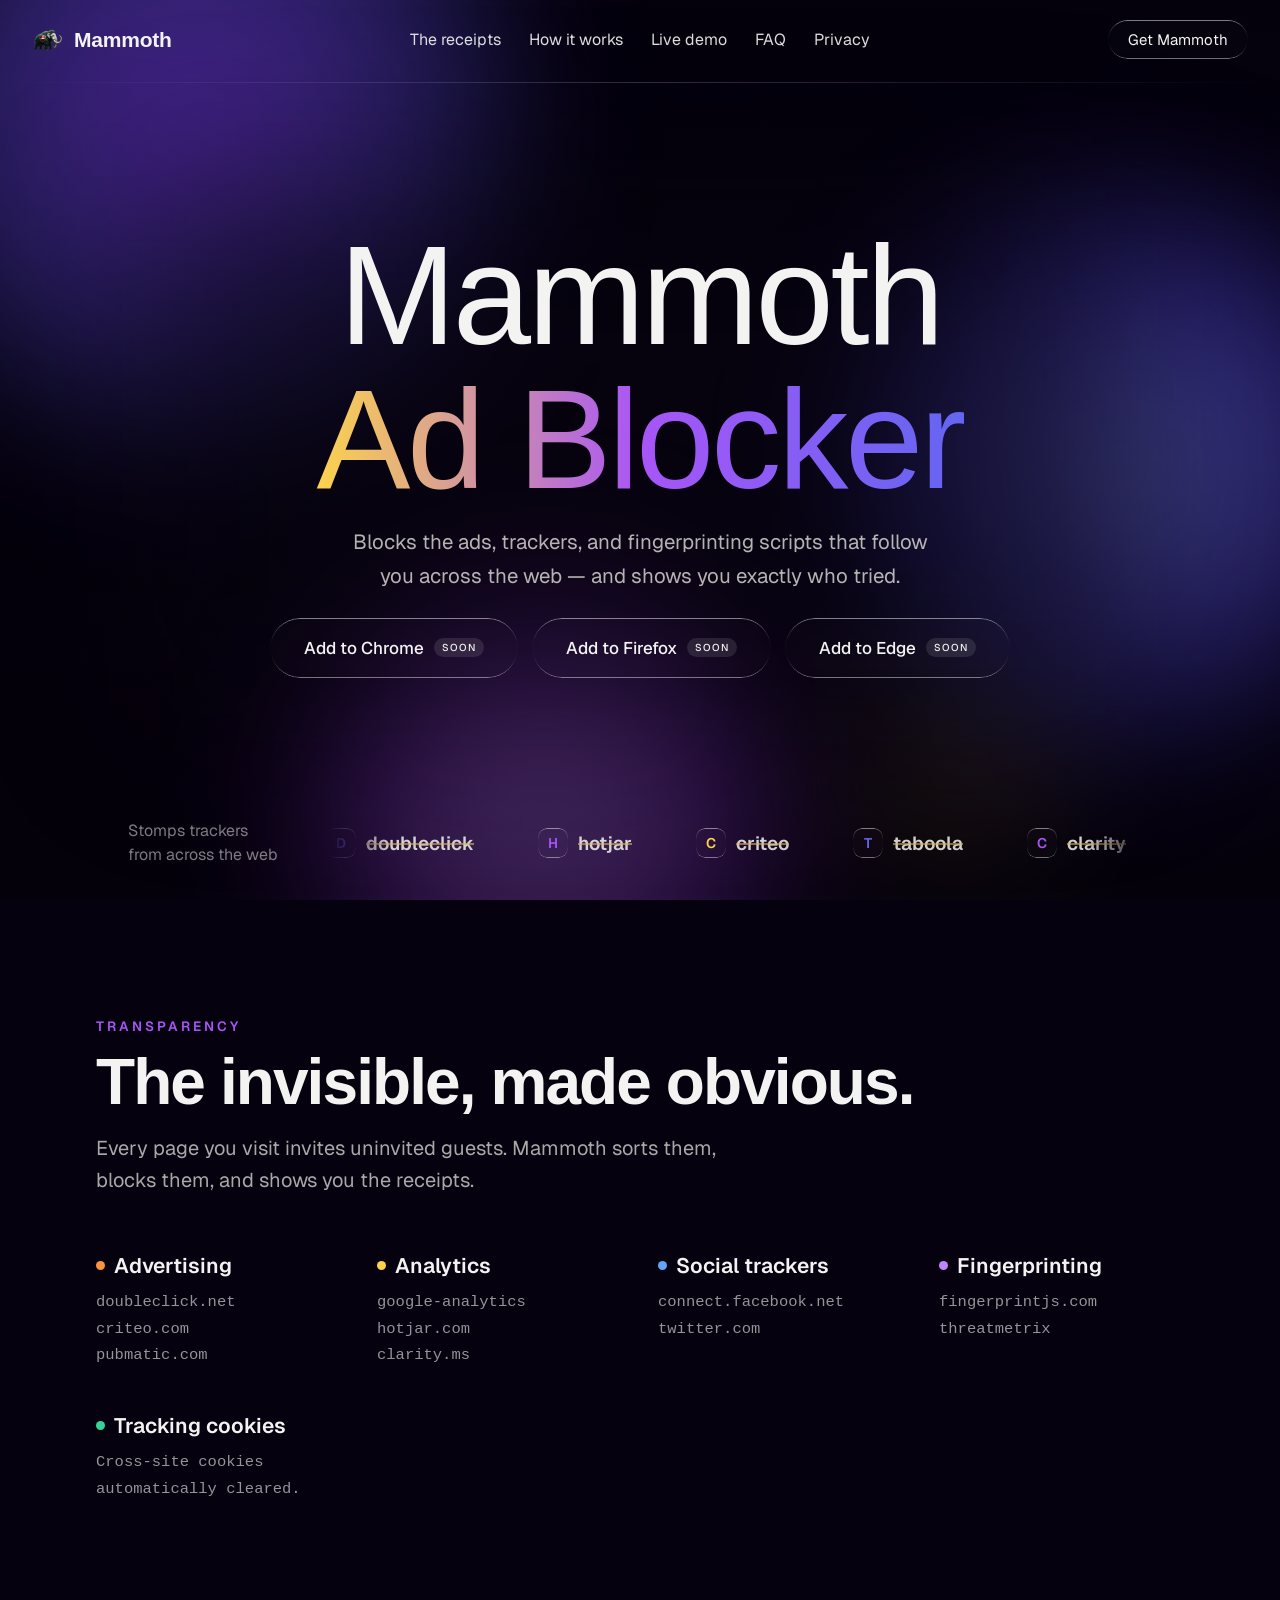
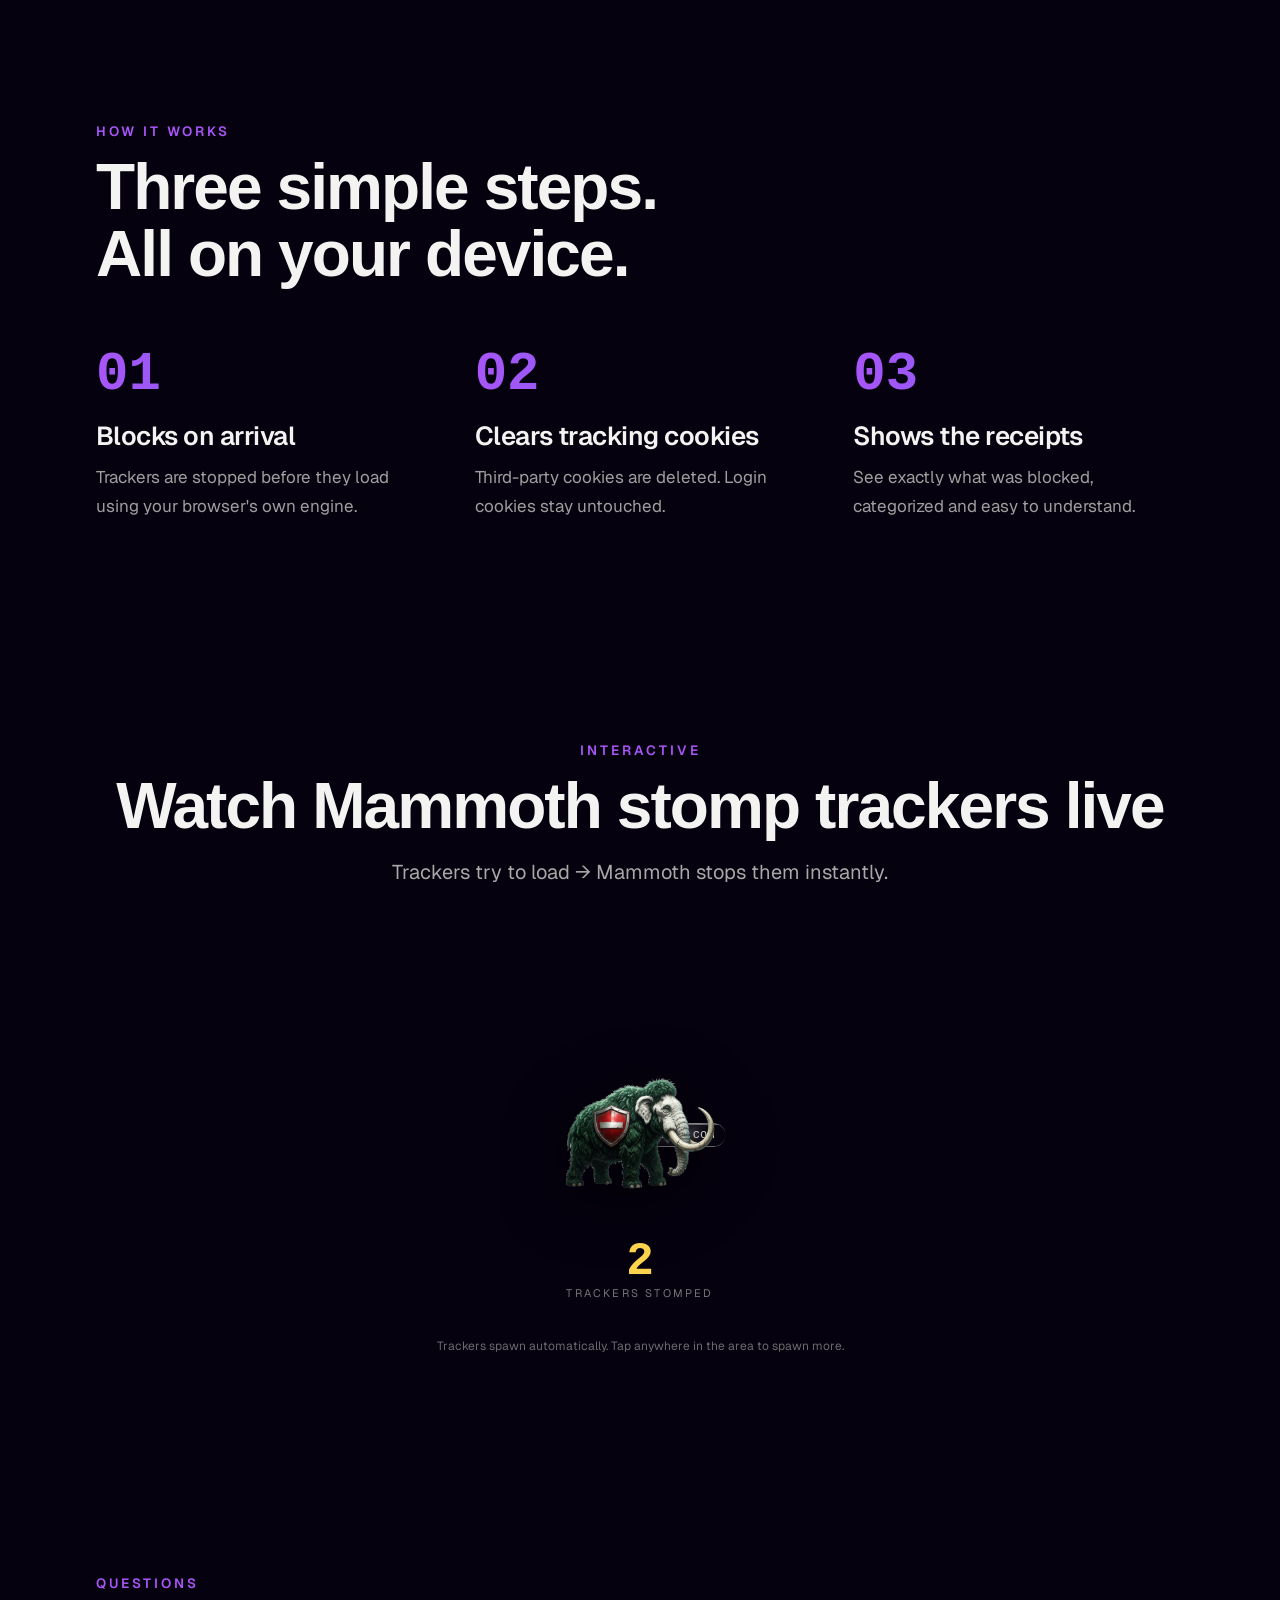
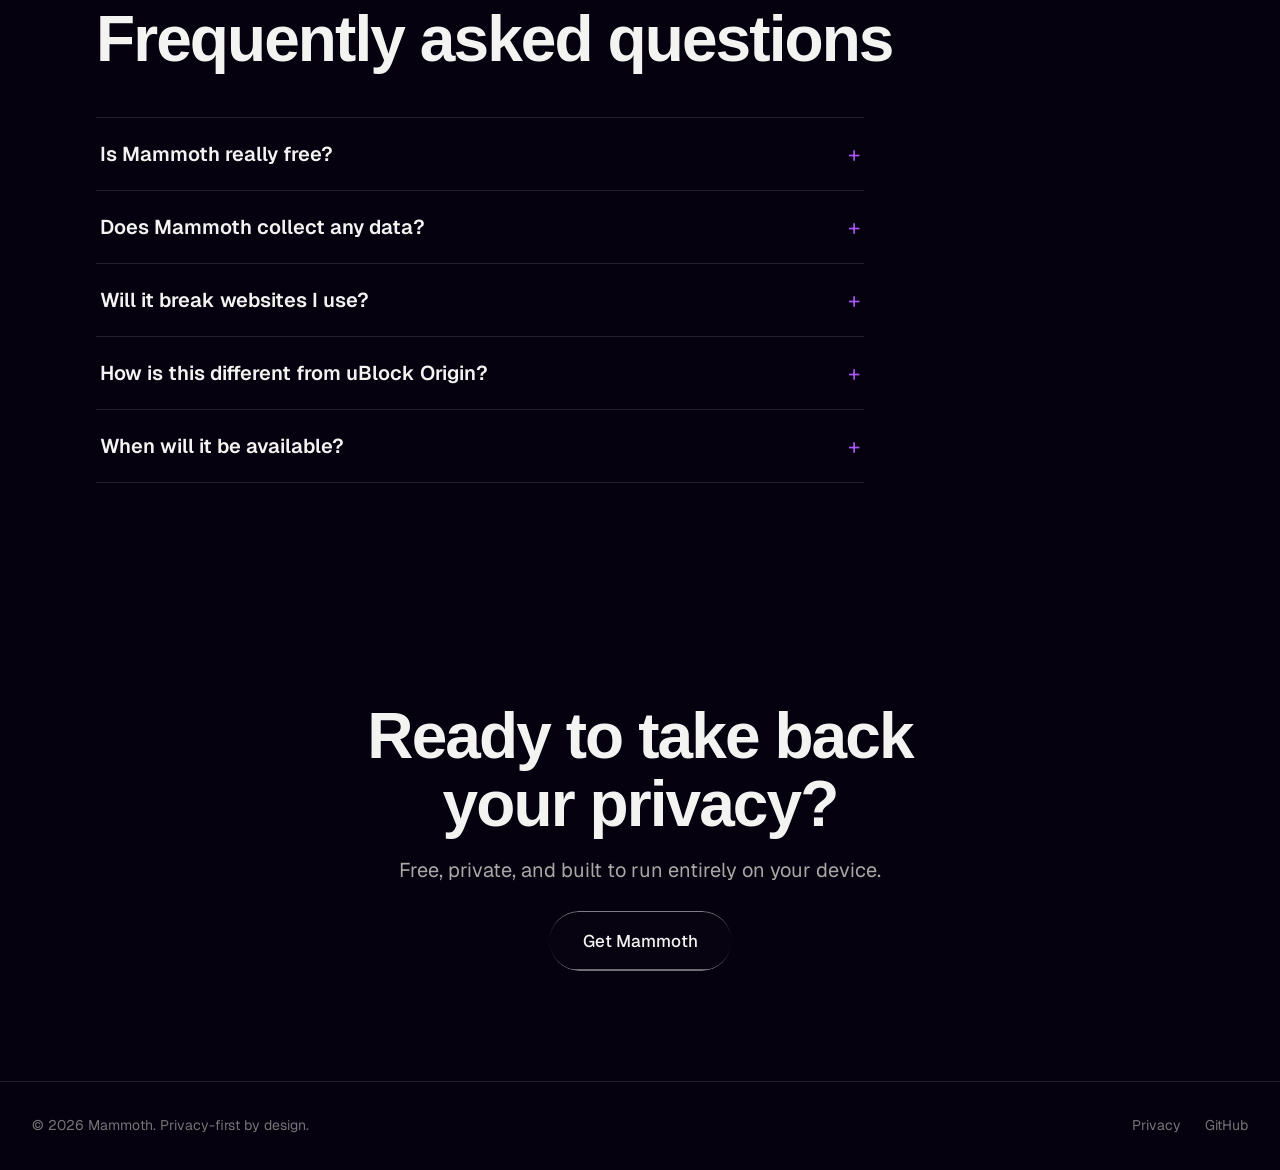
==== commit 801633ac: "Add files via upload new video hero and logo" ====
--- a/index.html
+++ b/index.html
@@ -1,332 +1,431 @@
 <!DOCTYPE html>
 <html lang="en">
 <head>
-<meta charset="utf-8">
-<meta name="viewport" content="width=device-width, initial-scale=1">
-<title>Mammoth — see who's been following you</title>
-<meta name="description" content="Mammoth blocks the ad networks, analytics, and fingerprinting scripts that track you across the web — and shows you exactly who tried. Runs entirely on your device.">
+<meta charset="UTF-8">
+<meta name="viewport" content="width=device-width, initial-scale=1.0">
+<title>Mammoth — Ad &amp; Tracker Blocker</title>
+<meta name="description" content="Mammoth blocks ads, trackers, and fingerprinting scripts — and shows you exactly who tried. 100% local. No accounts. No data collection.">
 <link rel="icon" type="image/png" href="/favicon.png">
-<link rel="preconnect" href="https://fonts.googleapis.com">
-<link rel="preconnect" href="https://fonts.gstatic.com" crossorigin>
-<link href="https://fonts.googleapis.com/css2?family=Archivo:wght@500;700;800;900&family=Hanken+Grotesk:wght@400;500;600&family=Space+Mono:wght@400;700&display=swap" rel="stylesheet">
+<link href="https://api.fontshare.com/v2/css?f[]=general-sans@400,500,600,700&display=swap" rel="stylesheet">
+<link href="https://fonts.googleapis.com/css2?family=Geist:wght@400;500;600&display=swap" rel="stylesheet">
 <style>
   :root{
-    --night:#0E1512; --panel:#16201B; --panel2:#1B2722; --line:#25332C;
-    --ink:#E8EDE9; --muted:#93A39A; --tusk:#EFE7D2;
-    --moss:#2B9D78; --moss-dim:#1F6F54; --moss-bright:#3FBE93;
-    --ad:#E0794B; --analytics:#E0B84B; --social:#5B9BD5; --finger:#C765C7; --cookie:#8FB04B;
-    --display:"Archivo","Arial Black","Helvetica Neue",system-ui,sans-serif;
-    --body:"Hanken Grotesk",system-ui,-apple-system,"Segoe UI",sans-serif;
-    --mono:"Space Mono",ui-monospace,Menlo,monospace;
-  }
-  *{box-sizing:border-box;margin:0;padding:0}
-  html{scroll-behavior:smooth;background:var(--night)}
-  body{background:var(--night);color:var(--ink);font-family:var(--body);line-height:1.55;
-       -webkit-font-smoothing:antialiased;overflow-x:hidden}
-  main.hero,section,footer{background:transparent}
-  .mk{display:block;object-fit:contain}
-  .mk-top{height:34px;width:auto}
-  .mk-foot{height:28px;width:auto}
-  a{color:inherit}
-  .wrap{max-width:1120px;margin:0 auto;padding:0 24px}
-
-  /* ---------- Top bar ---------- */
-  header.top{position:sticky;top:0;z-index:50;background:rgba(14,21,18,.82);
-    backdrop-filter:blur(10px);border-bottom:1px solid var(--line)}
-  .top-in{display:flex;align-items:center;gap:14px;height:64px}
-  .brand{display:flex;align-items:center;gap:10px;font-family:var(--display);
-    font-weight:800;font-size:20px;letter-spacing:-.01em}
-  .brand img{width:34px;height:34px;object-fit:contain}
-  .brand .tld{color:var(--muted);font-weight:500;font-size:13px;font-family:var(--mono)}
-  .top nav{margin-left:auto;display:flex;align-items:center;gap:22px}
-  .top nav a{font-size:14px;color:var(--muted);text-decoration:none;transition:color .15s}
-  .top nav a:hover{color:var(--ink)}
-  .btn{font-family:var(--body);font-weight:600;font-size:14px;border-radius:10px;
-    padding:10px 16px;border:1px solid var(--line);background:var(--panel);color:var(--ink);
-    cursor:pointer;text-decoration:none;display:inline-flex;align-items:center;gap:8px;
-    transition:border-color .15s,background .15s,transform .05s}
-  .btn:hover{border-color:var(--moss-dim)}
-  .btn:active{transform:translateY(1px)}
-  .btn.primary{background:var(--moss-dim);border-color:var(--moss);color:#EAFBF4}
-  .btn.primary:hover{background:var(--moss)}
-  .soon{font-family:var(--mono);font-size:10px;letter-spacing:.08em;text-transform:uppercase;
-    color:var(--night);background:var(--tusk);border-radius:999px;padding:2px 7px}
-  @media(max-width:680px){.top nav a.navlink{display:none}}
-
-  /* ---------- Hero ---------- */
-  .hero{position:relative;padding:64px 0 40px}
-  .hero-grid{display:grid;grid-template-columns:1.05fr .95fr;gap:40px;align-items:center}
-  .eyebrow{font-family:var(--mono);font-size:12px;letter-spacing:.18em;text-transform:uppercase;
-    color:var(--moss-bright);margin-bottom:18px}
-  h1{font-family:var(--display);font-weight:900;letter-spacing:-.025em;line-height:.98;
-    font-size:clamp(40px,7vw,76px)}
-  h1 .iv{color:var(--tusk)}
-  .lede{margin-top:20px;font-size:clamp(16px,2.1vw,19px);color:var(--muted);max-width:30ch}
-  .cta-row{margin-top:30px;display:flex;flex-wrap:wrap;gap:12px;align-items:center}
-  .cta-note{font-family:var(--mono);font-size:12px;color:var(--muted);margin-top:14px}
-  .cta-note a{color:var(--moss-bright);text-decoration:none}
-  .cta-note a:hover{text-decoration:underline}
-
-  /* live stage */
-  .stage{position:relative;aspect-ratio:1/1;max-width:480px;margin-inline:auto;width:100%}
-  .ring{position:absolute;inset:8%;border-radius:50%;border:1px dashed var(--line)}
-  .ring.r2{inset:20%;opacity:.6}
-  .ring.r3{inset:32%;opacity:.35}
-  .guard{position:absolute;left:50%;top:50%;transform:translate(-50%,-50%);
-    z-index:5;width:46%;filter:drop-shadow(0 12px 34px rgba(0,0,0,.55))}
-  .guard img{width:100%;height:auto;display:block}
-  .readout{margin-top:18px;text-align:center}
-  .readout .rn{font-family:var(--mono);font-weight:700;font-size:30px;color:var(--tusk);
-    font-variant-numeric:tabular-nums;display:block;line-height:1}
-  .readout .rl{font-family:var(--mono);font-size:10px;letter-spacing:.14em;text-transform:uppercase;
-    color:var(--muted);display:block;margin-top:6px}
-  .chip{position:absolute;font-family:var(--mono);font-size:12px;white-space:nowrap;
-    padding:5px 9px;border-radius:7px;border:1px solid var(--line);background:var(--panel2);
-    color:var(--ink);z-index:4;will-change:transform,opacity;pointer-events:none}
-  .chip .dot{display:inline-block;width:7px;height:7px;border-radius:2px;margin-right:6px;
-    vertical-align:middle}
-  .chip.blocked{animation:stomp .45s ease forwards}
-  @keyframes stomp{
-    0%{}
-    40%{transform:translate(var(--cx),var(--cy)) scale(1.06)}
-    100%{transform:translate(var(--cx),var(--cy)) scale(.2);opacity:0;filter:blur(2px)}
-  }
-  @media(max-width:860px){
-    .hero-grid{grid-template-columns:1fr;gap:28px}
-    .stage{order:-1;max-width:360px}
-  }
-
-  /* ---------- Section frame ---------- */
-  section{padding:72px 0;border-top:1px solid var(--line)}
-  .sec-eyebrow{font-family:var(--mono);font-size:12px;letter-spacing:.18em;text-transform:uppercase;
-    color:var(--muted);margin-bottom:14px}
-  h2{font-family:var(--display);font-weight:800;letter-spacing:-.02em;line-height:1.04;
-    font-size:clamp(28px,4vw,44px)}
-  .sec-lede{margin-top:14px;color:var(--muted);max-width:54ch;font-size:17px}
-
-  /* receipts */
-  .cats{margin-top:36px;display:grid;grid-template-columns:repeat(5,1fr);gap:12px}
-  .cat{background:var(--panel);border:1px solid var(--line);border-radius:14px;padding:18px 16px}
-  .cat .bar{height:6px;border-radius:3px;margin-bottom:14px;opacity:.9}
-  .cat .num{font-family:var(--mono);font-weight:700;font-size:26px;font-variant-numeric:tabular-nums}
-  .cat .nm{font-weight:600;margin-top:4px}
-  .cat .ex{font-family:var(--mono);font-size:11px;color:var(--muted);margin-top:8px;
-    word-break:break-all;line-height:1.4}
-  @media(max-width:860px){.cats{grid-template-columns:repeat(2,1fr)}}
-  @media(max-width:460px){.cats{grid-template-columns:1fr}}
-
-  /* how it works (real request lifecycle => numbered) */
-  .steps{margin-top:40px;display:grid;grid-template-columns:repeat(3,1fr);gap:20px;counter-reset:s}
-  .step{background:var(--panel);border:1px solid var(--line);border-radius:16px;padding:26px 22px;
-    position:relative}
-  .step::before{counter-increment:s;content:"0" counter(s);font-family:var(--mono);font-weight:700;
-    font-size:13px;color:var(--moss-bright);letter-spacing:.1em}
-  .step h3{font-family:var(--display);font-weight:700;font-size:21px;margin:12px 0 8px;letter-spacing:-.01em}
-  .step p{color:var(--muted);font-size:15px}
-  @media(max-width:860px){.steps{grid-template-columns:1fr}}
-
-  /* trust */
-  .trust{background:var(--panel);border:1px solid var(--line);border-radius:20px;
-    padding:clamp(28px,5vw,52px);margin-top:8px}
-  .trust h2{max-width:18ch}
-  .trust-points{margin-top:28px;display:grid;grid-template-columns:repeat(3,1fr);gap:22px}
-  .tp .k{font-family:var(--display);font-weight:800;font-size:18px;color:var(--tusk)}
-  .tp .v{color:var(--muted);font-size:15px;margin-top:6px}
-  @media(max-width:760px){.trust-points{grid-template-columns:1fr;gap:18px}}
-  .trust .btn{margin-top:30px}
-
-  /* footer */
-  footer{border-top:1px solid var(--line);padding:40px 0 56px;color:var(--muted)}
-  .foot-in{display:flex;flex-wrap:wrap;gap:18px;align-items:center;justify-content:space-between}
-  .foot-brand{display:flex;align-items:center;gap:10px;font-family:var(--display);font-weight:800;color:var(--ink)}
-  .foot-brand img{width:28px;height:28px}
-  .foot-links{display:flex;gap:22px;font-size:14px}
-  .foot-links a{color:var(--muted);text-decoration:none}
-  .foot-links a:hover{color:var(--ink)}
-  .foot-fine{width:100%;font-family:var(--mono);font-size:11px;color:#5d6b63;margin-top:8px}
-
-  :focus-visible{outline:2px solid var(--moss-bright);outline-offset:2px;border-radius:6px}
-  @media(prefers-reduced-motion:reduce){
-    html{scroll-behavior:auto}
-    .chip.blocked{animation:none;opacity:0}
-  }
-.bg-art{position:fixed;inset:0;z-index:-1;background:url('/mammoth.jpg') center/cover no-repeat}.bg-art::after{content:"";position:absolute;inset:0;background:rgba(14,21,18,.78)}</style>
+    --background: hsl(260 87% 3%);
+    --foreground: hsl(40 6% 95%);
+    --hero-sub: hsl(40 6% 82%);
+  }
+  *{margin:0;padding:0;box-sizing:border-box}
+  html{scroll-behavior:smooth}
+  body{
+    background:var(--background);
+    color:var(--foreground);
+    font-family:'Geist',system-ui,sans-serif;
+    overflow-x:hidden;
+  }
+
+  /* ---------- animated background (fixed, whole site) ---------- */
+  .bg-anim{position:fixed;inset:0;z-index:-1;overflow:hidden;background:var(--background)}
+  .blob{position:absolute;border-radius:50%;filter:blur(70px);opacity:.85;will-change:transform}
+  .blob.b1{width:70vw;height:70vw;left:-20vw;top:-25vw;
+    background:radial-gradient(closest-side,#7c3aed,#312e81 60%,transparent 78%);
+    animation:drift1 16s ease-in-out infinite alternate}
+  .blob.b2{width:60vw;height:60vw;right:-18vw;top:10vh;
+    background:radial-gradient(closest-side,#818cf8,#4338ca 55%,transparent 78%);
+    animation:drift2 20s ease-in-out infinite alternate}
+  .blob.b3{width:55vw;height:55vw;left:15vw;bottom:-30vh;
+    background:radial-gradient(closest-side,#c084fc,#6b21a8 55%,transparent 78%);
+    animation:drift3 18s ease-in-out infinite alternate}
+  .blob.b4{width:35vw;height:35vw;right:8vw;bottom:-10vh;
+    background:radial-gradient(closest-side,#fcd34d55,transparent 70%);
+    animation:drift1 24s ease-in-out infinite alternate-reverse}
+  @keyframes drift1{from{transform:translate(0,0) rotate(0deg) scale(1)}to{transform:translate(22vw,14vh) rotate(60deg) scale(1.25)}}
+  @keyframes drift2{from{transform:translate(0,0) rotate(0deg) scale(1)}to{transform:translate(-24vw,18vh) rotate(-55deg) scale(1.2)}}
+  @keyframes drift3{from{transform:translate(0,0) rotate(0deg) scale(1.05)}to{transform:translate(18vw,-16vh) rotate(50deg) scale(.9)}}
+  @media (prefers-reduced-motion: reduce){.blob{animation:none}}
+  #bg-video{position:absolute;inset:0;width:100%;height:100%;object-fit:cover;opacity:0;
+    transition:none;will-change:opacity}
+  .bg-veil{position:absolute;inset:0;background:linear-gradient(180deg,
+    rgba(5,2,10,.25) 0%,rgba(5,2,10,.45) 60%,rgba(5,2,10,.6) 100%)}
+  @media (prefers-reduced-motion: reduce){#bg-video{display:none}}
+
+
+  /* ---------- liquid glass ---------- */
+  .liquid-glass{
+    background: rgba(255, 255, 255, 0.01);
+    background-blend-mode: luminosity;
+    backdrop-filter: blur(4px);
+    border: none;
+    box-shadow: inset 0 1px 1px rgba(255, 255, 255, 0.1);
+    position: relative;
+    overflow: hidden;
+  }
+  .liquid-glass::before{
+    content:"";position:absolute;inset:0;border-radius:inherit;padding:1.4px;
+    background:linear-gradient(180deg, rgba(255,255,255,0.45) 0%, rgba(255,255,255,0.15) 20%, rgba(255,255,255,0) 40%, rgba(255,255,255,0) 60%, rgba(255,255,255,0.15) 80%, rgba(255,255,255,0.45) 100%);
+    -webkit-mask:linear-gradient(#fff 0 0) content-box, linear-gradient(#fff 0 0);
+    -webkit-mask-composite:xor;mask-composite:exclude;pointer-events:none;
+  }
+
+  /* ---------- navbar ---------- */
+  nav{display:flex;align-items:center;justify-content:space-between;padding:20px 32px;position:relative;z-index:10}
+  .nav-left{display:flex;align-items:center;gap:10px}
+  .nav-left img{height:32px;width:32px;border-radius:8px;display:block}
+  .nav-left span{font-family:'General Sans',sans-serif;font-weight:600;font-size:21px;letter-spacing:-.01em}
+  .nav-center{display:flex;gap:28px}
+  .nav-center a{color:hsl(40 6% 95% / .9);text-decoration:none;font-size:16px;transition:color .2s}
+  .nav-center a:hover{color:#fff}
+  .nav-cta{border-radius:999px;padding:10px 20px;font-size:15px;color:var(--foreground);text-decoration:none;cursor:pointer}
+  .nav-divider{height:1px;margin-top:3px;background:linear-gradient(to right,transparent,hsl(40 6% 95% / .2),transparent)}
+  @media (max-width:760px){.nav-center{display:none}}
+
+  /* ---------- hero ---------- */
+  .hero{min-height:calc(100vh - 76px);display:flex;flex-direction:column;position:relative;overflow:visible;z-index:1}
+  .hero-mid{flex:1;display:flex;flex-direction:column;align-items:center;justify-content:center;text-align:center;padding:0 20px;position:relative}
+  .hero-blur{position:absolute;top:50%;left:50%;transform:translate(-50%,-50%);width:min(984px,95vw);height:527px;
+    background:hsl(260 60% 4%);opacity:.5;filter:blur(82px);pointer-events:none;z-index:-1}
+  h1{
+    font-family:'General Sans',sans-serif;font-weight:400;
+    font-size:clamp(56px,11vw,160px);line-height:1.02;letter-spacing:-0.024em;
+  }
+  h1 .grad{
+    background-image:linear-gradient(to left,#6366f1,#a855f7,#fcd34d);
+    -webkit-background-clip:text;background-clip:text;color:transparent;
+  }
+  .hero-sub{color:var(--hero-sub);font-size:clamp(19px,1.6vw,24px);line-height:1.65;max-width:36rem;margin-top:14px;opacity:.85}
+  .hero-ctas{display:flex;flex-wrap:wrap;gap:14px;justify-content:center;margin-top:25px}
+  .btn{border-radius:999px;padding:19px 34px;font-size:17px;font-weight:500;color:var(--foreground);
+    text-decoration:none;display:inline-flex;align-items:center;gap:10px;cursor:pointer;transition:box-shadow .2s}
+  .btn:hover{box-shadow:inset 0 1px 1px rgba(255,255,255,.1),0 0 24px rgba(168,85,247,.25)}
+  .soon{font-size:10px;letter-spacing:.1em;padding:3px 8px;border-radius:999px;background:rgba(255,255,255,.1)}
+
+  /* ---------- tracker marquee ---------- */
+  .marquee-wrap{padding:0 24px 40px}
+  .marquee-inner{max-width:64rem;margin:0 auto;display:flex;align-items:center;gap:48px}
+  .marquee-label{color:hsl(40 6% 95% / .5);font-size:16px;line-height:1.5;white-space:nowrap}
+  .marquee-mask{overflow:hidden;flex:1;-webkit-mask-image:linear-gradient(to right,transparent,#000 8%,#000 92%,transparent);
+    mask-image:linear-gradient(to right,transparent,#000 8%,#000 92%,transparent)}
+  .marquee-track{display:flex;gap:64px;width:max-content;animation:scroll 20s linear infinite}
+  @keyframes scroll{from{transform:translateX(0%)}to{transform:translateX(-50%)}}
+  .m-item{display:flex;align-items:center;gap:10px;white-space:nowrap}
+  .m-icon{width:30px;height:30px;border-radius:9px;display:flex;align-items:center;justify-content:center;
+    font-size:14px;font-weight:600}
+  .m-item span.name{font-size:19px;font-weight:600;color:var(--foreground);opacity:.85;text-decoration:line-through;text-decoration-color:rgba(252,211,77,.6);text-decoration-thickness:1.5px}
+
+  /* ---------- sections (no boxes) ---------- */
+  section{position:relative;z-index:1;max-width:72rem;margin:0 auto;padding:110px 32px}
+  .eyebrow{font-size:13.5px;letter-spacing:3px;font-weight:600;color:#a855f7;margin-bottom:14px;text-transform:uppercase}
+  h2{font-family:'General Sans',sans-serif;font-weight:600;font-size:clamp(38px,5.5vw,64px);line-height:1.05;letter-spacing:-.03em}
+  .lead{color:var(--hero-sub);opacity:.8;margin-top:16px;font-size:20px;line-height:1.6;max-width:42rem}
+
+  .receipt-grid{display:grid;grid-template-columns:repeat(auto-fit,minmax(190px,1fr));gap:44px 36px;margin-top:56px}
+  .receipt h3{font-size:21px;font-weight:600;display:flex;align-items:center;gap:9px}
+  .receipt .dot{width:9px;height:9px;border-radius:50%}
+  .receipt p{margin-top:10px;color:hsl(40 6% 82% / .7);font-size:15.5px;font-family:ui-monospace,Menlo,monospace;line-height:1.7}
+
+  .steps{display:grid;grid-template-columns:repeat(auto-fit,minmax(240px,1fr));gap:48px;margin-top:56px}
+  .step .num{font-family:ui-monospace,Menlo,monospace;font-size:54px;font-weight:700;
+    background-image:linear-gradient(to left,#6366f1,#a855f7);-webkit-background-clip:text;background-clip:text;color:transparent}
+  .step h3{font-size:26px;font-weight:600;margin-top:14px;letter-spacing:-.02em}
+  .step p{margin-top:10px;color:hsl(40 6% 82% / .75);line-height:1.7;font-size:17px}
+
+  /* demo */
+  .stage{position:relative;margin:56px auto 0;max-width:42rem;aspect-ratio:16/9;max-height:380px;border-radius:24px;overflow:hidden}
+  .stage img{position:absolute;left:50%;top:50%;transform:translate(-50%,-50%);width:170px;z-index:2;
+    filter:drop-shadow(0 12px 30px rgba(0,0,0,.55))}
+  .stage .count-wrap{position:absolute;bottom:22px;left:50%;transform:translateX(-50%);text-align:center;z-index:3}
+  .stage .count{font-family:ui-monospace,Menlo,monospace;font-size:46px;font-weight:600;color:#fcd34d;font-variant-numeric:tabular-nums}
+  .stage .count-label{font-size:11px;letter-spacing:.2em;color:hsl(40 6% 82% / .55);margin-top:-2px}
+  .stage-note{text-align:center;font-size:12px;color:hsl(40 6% 82% / .5);margin-top:16px}
+  .tracker-chip{position:absolute;padding:5px 12px;font-size:12px;border-radius:12px;display:flex;align-items:center;gap:8px;
+    font-family:ui-monospace,Menlo,monospace;color:var(--foreground);
+    transition:transform .4s cubic-bezier(.34,1.56,.64,1),opacity .3s ease;z-index:1}
+  .tracker-chip .red{width:8px;height:8px;border-radius:50%;background:#ef4444}
+  .stomp{animation:stomp-anim 420ms forwards}
+  @keyframes stomp-anim{0%{transform:scale(1)}40%{transform:scale(1.15)}100%{transform:scale(.15);opacity:0;filter:blur(3px)}}
+
+  /* faq — plain rows with dividers */
+  .faq-list{margin-top:44px;max-width:48rem}
+  .faq-list details{border-bottom:1px solid hsl(40 6% 95% / .12);padding:22px 4px}
+  .faq-list details:first-child{border-top:1px solid hsl(40 6% 95% / .12)}
+  .faq-list summary{font-weight:600;font-size:20px;cursor:pointer;list-style:none;display:flex;justify-content:space-between;align-items:center}
+  .faq-list summary::after{content:"+";font-weight:400;color:#a855f7;font-size:22px;transition:transform .2s}
+  .faq-list details[open] summary::after{transform:rotate(45deg)}
+  .faq-list details p{margin-top:12px;color:hsl(40 6% 82% / .75);line-height:1.75;max-width:44rem;font-size:17px}
+
+  /* final cta + footer */
+  .final{text-align:center}
+  footer{position:relative;z-index:1;border-top:1px solid hsl(40 6% 95% / .12);padding:34px 32px;font-size:14px;
+    color:hsl(40 6% 82% / .55);display:flex;flex-wrap:wrap;gap:14px;justify-content:space-between;max-width:80rem;margin:0 auto}
+  footer a{color:inherit;text-decoration:none}
+  footer a:hover{color:var(--foreground)}
+</style>
 </head>
 <body>
-<div class="bg-art" aria-hidden="true"></div>
-<header class="top">
-  <div class="wrap top-in">
-    <a class="brand" href="#top" aria-label="Mammoth home">
-      <img class="mk mk-top" src="/mammoth-mark.png" alt="" aria-hidden="true">
-      Mammoth <span class="tld">mammothblocker.com</span>
-    </a>
-    <nav>
-      <a class="navlink" href="#receipts">The receipts</a>
-      <a class="navlink" href="#how">How it works</a>
-      <a class="navlink" href="/privacy/">Privacy</a>
-      <a class="btn primary" href="#get">Get Mammoth</a>
-    </nav>
-  </div>
-</header>
-
-<a id="top"></a>
-<main class="hero">
-  <div class="wrap hero-grid">
-    <div class="hero-copy">
-      <div class="eyebrow">Ad &amp; tracker blocker · 🦣</div>
-      <h1>See who's <br>been <span class="iv">following</span> you.</h1>
-      <p class="lede">Mammoth blocks the ad networks, analytics, and fingerprinting scripts that follow you across the web — and shows you exactly who tried.</p>
-      <div class="cta-row" id="get">
-        <button class="btn primary" disabled aria-disabled="true">Add to Chrome <span class="soon">Soon</span></button>
-        <button class="btn" disabled aria-disabled="true">Add to Firefox <span class="soon">Soon</span></button>
+
+<!-- animated background: fixed, covers the whole site while scrolling -->
+<div class="bg-anim" aria-hidden="true">
+  <div class="blob b1"></div>
+  <div class="blob b2"></div>
+  <div class="blob b3"></div>
+  <div class="blob b4"></div>
+  <video id="bg-video" muted playsinline preload="auto">
+    <source src="/bg.mp4" type="video/mp4">
+    <!-- TEMPORARY fallback: template's copy. Upload your own bg.mp4 to the repo, then delete the line below. -->
+    <source src="https://d8j0ntlcm91z4.cloudfront.net/user_38xzZboKViGWJOttwIXH07lWA1P/hf_20260328_065045_c44942da-53c6-4804-b734-f9e07fc22e08.mp4" type="video/mp4">
+  </video>
+  <div class="bg-veil"></div>
+</div>
+
+<!-- navbar -->
+<nav>
+  <div class="nav-left">
+    <img src="/mammoth-mark.png" alt="">
+    <span>Mammoth</span>
+  </div>
+  <div class="nav-center">
+    <a href="#receipts">The receipts</a>
+    <a href="#how">How it works</a>
+    <a href="#demo">Live demo</a>
+    <a href="#faq">FAQ</a>
+    <a href="/privacy/">Privacy</a>
+  </div>
+  <a class="nav-cta liquid-glass" href="#get">Get Mammoth</a>
+</nav>
+<div class="nav-divider"></div>
+
+<!-- hero -->
+<div class="hero">
+  <div class="hero-mid" id="get">
+    <div class="hero-blur"></div>
+    <h1>Mammoth<br><span class="grad">Ad Blocker</span></h1>
+    <p class="hero-sub">Blocks the ads, trackers, and fingerprinting scripts that follow you across the web — and shows you exactly who tried.</p>
+    <div class="hero-ctas">
+      <a class="btn liquid-glass" href="#faq">Add to Chrome <span class="soon">SOON</span></a>
+      <a class="btn liquid-glass" href="#faq">Add to Firefox <span class="soon">SOON</span></a>
+      <a class="btn liquid-glass" href="#faq">Add to Edge <span class="soon">SOON</span></a>
+    </div>
+  </div>
+
+  <!-- tracker marquee pinned to bottom of hero -->
+  <div class="marquee-wrap">
+    <div class="marquee-inner">
+      <div class="marquee-label">Stomps trackers<br>from across the web</div>
+      <div class="marquee-mask">
+        <div class="marquee-track" id="marquee"></div>
       </div>
-      <p class="cta-note">Free · runs on your device · <a href="/privacy/">read the privacy policy →</a></p>
-    </div>
-
-    <div class="stage" id="stage" aria-hidden="true">
-      <div class="ring"></div><div class="ring r2"></div><div class="ring r3"></div>
-        <div class="guard" aria-hidden="true"><img src="/mammoth-mark.png" alt=""></div>
-      </div>
-      <div class="readout"><span class="rn" id="count">0</span><span class="rl">stomped on this page</span></div>
-    </div>
-  </div>
-</main>
-
+    </div>
+  </div>
+</div>
+
+<!-- the receipts — no boxes -->
 <section id="receipts">
-  <div class="wrap">
-    <div class="sec-eyebrow">The receipts</div>
-    <h2>The invisible, made obvious.</h2>
-    <p class="sec-lede">Open any page and Mammoth shows you the breakdown — no jargon, just who reached for your data and what got stopped. A real example from one news article:</p>
-    <div class="cats">
-      <div class="cat"><div class="bar" style="background:var(--ad)"></div><div class="num">9</div><div class="nm">Advertising</div><div class="ex">doubleclick.net, criteo.com</div></div>
-      <div class="cat"><div class="bar" style="background:var(--analytics)"></div><div class="num">6</div><div class="nm">Analytics</div><div class="ex">google-analytics, hotjar.com</div></div>
-      <div class="cat"><div class="bar" style="background:var(--social)"></div><div class="num">3</div><div class="nm">Social</div><div class="ex">connect.facebook.net</div></div>
-      <div class="cat"><div class="bar" style="background:var(--finger)"></div><div class="num">2</div><div class="nm">Fingerprinting</div><div class="ex">fingerprintjs.com</div></div>
-      <div class="cat"><div class="bar" style="background:var(--cookie)"></div><div class="num">14</div><div class="nm">Cookies</div><div class="ex">cross-site cookies removed</div></div>
+  <div class="eyebrow">Transparency</div>
+  <h2>The invisible, made obvious.</h2>
+  <p class="lead">Every page you visit invites uninvited guests. Mammoth sorts them, blocks them, and shows you the receipts.</p>
+
+  <div class="receipt-grid">
+    <div class="receipt">
+      <h3><span class="dot" style="background:#fb923c"></span>Advertising</h3>
+      <p>doubleclick.net<br>criteo.com<br>pubmatic.com</p>
+    </div>
+    <div class="receipt">
+      <h3><span class="dot" style="background:#fcd34d"></span>Analytics</h3>
+      <p>google-analytics<br>hotjar.com<br>clarity.ms</p>
+    </div>
+    <div class="receipt">
+      <h3><span class="dot" style="background:#60a5fa"></span>Social trackers</h3>
+      <p>connect.facebook.net<br>twitter.com</p>
+    </div>
+    <div class="receipt">
+      <h3><span class="dot" style="background:#c084fc"></span>Fingerprinting</h3>
+      <p>fingerprintjs.com<br>threatmetrix</p>
+    </div>
+    <div class="receipt">
+      <h3><span class="dot" style="background:#34d399"></span>Tracking cookies</h3>
+      <p>Cross-site cookies automatically cleared.</p>
     </div>
   </div>
 </section>
 
+<!-- how it works — no boxes -->
 <section id="how">
-  <div class="wrap">
-    <div class="sec-eyebrow">How it works</div>
-    <h2>Three steps, all on your machine.</h2>
-    <div class="steps">
-      <div class="step">
-        <h3>Blocks on arrival</h3>
-        <p>Trackers are stopped before they load, using the browser's own blocking engine. Mammoth never reads the contents of the pages you visit.</p>
-      </div>
-      <div class="step">
-        <h3>Clears the cookies</h3>
-        <p>Third-party tracking cookies get deleted. The first-party ones that keep you logged in stay exactly where they are.</p>
-      </div>
-      <div class="step">
-        <h3>Shows the receipts</h3>
-        <p>A per-site, categorized count of everything blocked — so you can finally see what every page was doing behind your back.</p>
-      </div>
+  <div class="eyebrow">How it works</div>
+  <h2>Three simple steps.<br>All on your device.</h2>
+
+  <div class="steps">
+    <div class="step">
+      <div class="num">01</div>
+      <h3>Blocks on arrival</h3>
+      <p>Trackers are stopped before they load using your browser's own engine.</p>
+    </div>
+    <div class="step">
+      <div class="num">02</div>
+      <h3>Clears tracking cookies</h3>
+      <p>Third-party cookies are deleted. Login cookies stay untouched.</p>
+    </div>
+    <div class="step">
+      <div class="num">03</div>
+      <h3>Shows the receipts</h3>
+      <p>See exactly what was blocked, categorized and easy to understand.</p>
     </div>
   </div>
 </section>
 
-<section>
-  <div class="wrap">
-    <div class="trust">
-      <div class="sec-eyebrow">Why you can trust it</div>
-      <h2>Mammoth collects nothing and sends nothing.</h2>
-      <div class="trust-points">
-        <div class="tp"><div class="k">No server</div><div class="v">Everything runs locally in your browser. There's nothing to phone home to.</div></div>
-        <div class="tp"><div class="k">No account</div><div class="v">Nothing to sign up for. Install it and it works.</div></div>
-        <div class="tp"><div class="k">No analytics</div><div class="v">An ad blocker that tracks you would be a bad joke. Mammoth doesn't.</div></div>
-      </div>
-      <a class="btn primary" href="/privacy/">Read the full privacy policy</a>
-    </div>
-  </div>
+<!-- live demo -->
+<section id="demo" style="text-align:center">
+  <div class="eyebrow">Interactive</div>
+  <h2>Watch Mammoth stomp trackers live</h2>
+  <p class="lead" style="margin-inline:auto">Trackers try to load → Mammoth stops them instantly.</p>
+
+  <div class="stage" id="stage">
+    <img src="/mammoth-mark.png" alt="">
+    <div class="count-wrap">
+      <div class="count" id="count">0</div>
+      <div class="count-label">TRACKERS STOMPED</div>
+    </div>
+  </div>
+  <p class="stage-note">Trackers spawn automatically. Tap anywhere in the area to spawn more.</p>
 </section>
 
+<!-- faq — no boxes -->
+<section id="faq">
+  <div class="eyebrow">Questions</div>
+  <h2>Frequently asked questions</h2>
+
+  <div class="faq-list">
+    <details>
+      <summary>Is Mammoth really free?</summary>
+      <p>Yes. Mammoth is completely free and will always stay free for personal use.</p>
+    </details>
+    <details>
+      <summary>Does Mammoth collect any data?</summary>
+      <p>No. Everything runs locally in your browser. We don't collect, store, or send any data anywhere.</p>
+    </details>
+    <details>
+      <summary>Will it break websites I use?</summary>
+      <p>Very rarely. Mammoth is conservative with blocking and only targets known tracking domains.</p>
+    </details>
+    <details>
+      <summary>How is this different from uBlock Origin?</summary>
+      <p>Mammoth focuses on clarity and education. It shows you exactly what's being blocked in real time with simple visualizations.</p>
+    </details>
+    <details>
+      <summary>When will it be available?</summary>
+      <p>Very soon — it's being submitted to the Firefox and Chrome stores. The buttons above go live the moment it's approved.</p>
+    </details>
+  </div>
+</section>
+
+<!-- final cta -->
+<section class="final">
+  <h2>Ready to take back<br>your privacy?</h2>
+  <p class="lead" style="margin-inline:auto">Free, private, and built to run entirely on your device.</p>
+  <div class="hero-ctas">
+    <a class="btn liquid-glass" href="#get">Get Mammoth</a>
+  </div>
+</section>
+
 <footer>
-  <div class="wrap">
-    <div class="foot-in">
-      <div class="foot-brand"><img class="mk mk-foot" src="/mammoth-mark.png" alt="" aria-hidden="true">Mammoth</div>
-      <div class="foot-links">
-        <a href="#receipts">The receipts</a>
-        <a href="#how">How it works</a>
-        <a href="/privacy/">Privacy</a>
-      </div>
-    </div>
-    <div class="foot-fine">mammothblocker.com · part of the mammothai family · © 2026</div>
+  <div>© 2026 Mammoth. Privacy-first by design.</div>
+  <div style="display:flex;gap:24px">
+    <a href="/privacy/">Privacy</a>
+    <a href="https://github.com/Azna-Nemati/mammoth-extension">GitHub</a>
   </div>
 </footer>
 
 <script>
-(function(){
-  var stage=document.getElementById('stage');
-  var countEl=document.getElementById('count');
-  if(!stage) return;
-  var reduce = window.matchMedia && window.matchMedia('(prefers-reduced-motion: reduce)').matches;
-
-  var TRACKERS=[
-    ['doubleclick.net','var(--ad)'],['criteo.com','var(--ad)'],['adnxs.com','var(--ad)'],
-    ['taboola.com','var(--ad)'],['amazon-adsystem','var(--ad)'],['pubmatic.com','var(--ad)'],
-    ['google-analytics','var(--analytics)'],['hotjar.com','var(--analytics)'],
-    ['mixpanel.com','var(--analytics)'],['segment.io','var(--analytics)'],['clarity.ms','var(--analytics)'],
-    ['connect.facebook','var(--social)'],['platform.twitter','var(--social)'],['snap.licdn','var(--social)'],
-    ['fingerprintjs','var(--finger)'],['threatmetrix','var(--finger)'],
-    ['scorecardresearch','var(--analytics)'],['outbrain.com','var(--ad)']
+// ---------- background video fade loop ----------
+(function () {
+  const video = document.getElementById('bg-video');
+  if (!video || window.matchMedia('(prefers-reduced-motion: reduce)').matches) return;
+
+  function fade(from, to, dur, done) {
+    const start = performance.now();
+    function step(now) {
+      const p = Math.min((now - start) / dur, 1);
+      video.style.opacity = (from + (to - from) * p).toFixed(3);
+      if (p < 1) requestAnimationFrame(step); else if (done) done();
+    }
+    requestAnimationFrame(step);
+  }
+
+  video.addEventListener('canplay', function onReady() {
+    video.removeEventListener('canplay', onReady);
+    video.play().then(function () { fade(0, 1, 500); }).catch(function () {});
+  });
+
+  video.addEventListener('ended', function () {
+    fade(1, 0, 500, function () {
+      setTimeout(function () {
+        video.currentTime = 0;
+        video.play().then(function () { fade(0, 1, 500); }).catch(function () {});
+      }, 100);
+    });
+  });
+
+  document.addEventListener('visibilitychange', function () {
+    if (document.hidden) video.pause();
+    else if (parseFloat(video.style.opacity) > 0 && video.paused) video.play().catch(function () {});
+  });
+})();
+
+// ---------- marquee: the trackers Mammoth blocks ----------
+(function () {
+  const names = ['doubleclick', 'hotjar', 'criteo', 'taboola', 'clarity', 'pubmatic'];
+  const colors = ['#6366f1', '#a855f7', '#fcd34d', '#6366f1', '#a855f7', '#fcd34d'];
+  const track = document.getElementById('marquee');
+  const set = names.map(function (n, i) {
+    return '<div class="m-item"><div class="m-icon liquid-glass" style="color:' + colors[i] + '">' +
+      n[0].toUpperCase() + '</div><span class="name">' + n + '</span></div>';
+  }).join('');
+  track.innerHTML = set + set; // duplicated for a seamless loop
+})();
+
+// ---------- stomping demo ----------
+(function () {
+  const stage = document.getElementById('stage');
+  const countEl = document.getElementById('count');
+  if (!stage || !countEl) return;
+
+  let count = 0;
+  const trackers = [
+    'doubleclick.net', 'google-analytics.com', 'hotjar.com',
+    'connect.facebook.net', 'fingerprintjs.com', 'criteo.com',
+    'taboola.com', 'clarity.ms', 'pubmatic.com'
   ];
 
-  var n=0;
-  function bump(){ n++; countEl.textContent=n; }
-
-  if(reduce){
-    // Static: show the end state, a believable number, no motion.
-    countEl.textContent='24';
-    return;
-  }
-
-  function spawn(){
-    var t=TRACKERS[Math.floor(Math.random()*TRACKERS.length)];
-    var chip=document.createElement('div');
-    chip.className='chip';
-    chip.innerHTML='<span class="dot" style="background:'+t[1]+'"></span>'+t[0];
-    // start at a random point on a circle around the centre
-    var rect=stage.getBoundingClientRect();
-    var size=rect.width;
-    var ang=Math.random()*Math.PI*2;
-    var Rout=size*0.56, Rin=size*0.28;        // start just outside, stomp on the shield ring
-    var sx=Math.cos(ang)*Rout, sy=Math.sin(ang)*Rout;
-    chip.style.left='50%'; chip.style.top='50%';
-    chip.style.transform='translate('+(sx-40)+'px,'+(sy-12)+'px)';
+  function spawnTracker() {
+    const chip = document.createElement('div');
+    chip.className = 'tracker-chip liquid-glass';
+    const name = trackers[Math.floor(Math.random() * trackers.length)];
+    chip.innerHTML = '<span class="red"></span><span>' + name + '</span>';
+
+    const rect = stage.getBoundingClientRect();
+    const startX = Math.random() * rect.width;
+    const startY = Math.random() < 0.5 ? -20 : rect.height + 20;
+    chip.style.left = startX + 'px';
+    chip.style.top = startY + 'px';
     stage.appendChild(chip);
 
-    // force reflow then glide inward toward the shield ring
-    void chip.offsetWidth;
-    var dur=2600+Math.random()*1500;
-    chip.style.transition='transform '+dur+'ms cubic-bezier(.35,0,.5,1)';
-    var tx=Math.cos(ang)*Rin-40, ty=Math.sin(ang)*Rin-12;
-    chip.style.transform='translate('+tx+'px,'+ty+'px)';
-
-    var done=false;
-    function stomp(){
-      if(done) return; done=true;
-      chip.style.setProperty('--cx',tx+'px');
-      chip.style.setProperty('--cy',ty+'px');
-      chip.style.transition='none';
-      chip.classList.add('blocked');
-      bump();
-      setTimeout(function(){ chip.remove(); }, 480);
-    }
-    chip.addEventListener('transitionend', stomp, {once:true});
-    // safety in case transitionend doesn't fire
-    setTimeout(stomp, dur+120);
-  }
-
-  // gentle, staggered stream; cap concurrent chips
-  function loop(){
-    if(document.querySelectorAll('#stage .chip').length < 4){ spawn(); }
-    setTimeout(loop, 800+Math.random()*800);
-  }
-  // a couple immediately so it's alive on load
-  spawn(); setTimeout(spawn,500); setTimeout(loop,1000);
+    setTimeout(function () {
+      chip.style.transition = 'all 1.6s cubic-bezier(.34,1.56,.64,1)';
+      chip.style.left = (rect.width / 2 - 40) + 'px';
+      chip.style.top = (rect.height / 2 - 10) + 'px';
+      setTimeout(function () {
+        chip.classList.add('stomp');
+        count++;
+        countEl.textContent = count;
+        setTimeout(function () { chip.remove(); }, 400);
+      }, 1600);
+    }, 50);
+  }
+
+  setInterval(function () {
+    if (document.querySelectorAll('#stage .tracker-chip').length < 5) spawnTracker();
+  }, 900);
+  stage.addEventListener('click', spawnTracker);
+  setTimeout(spawnTracker, 600);
+  setTimeout(spawnTracker, 1400);
 })();
 </script>
 </body>
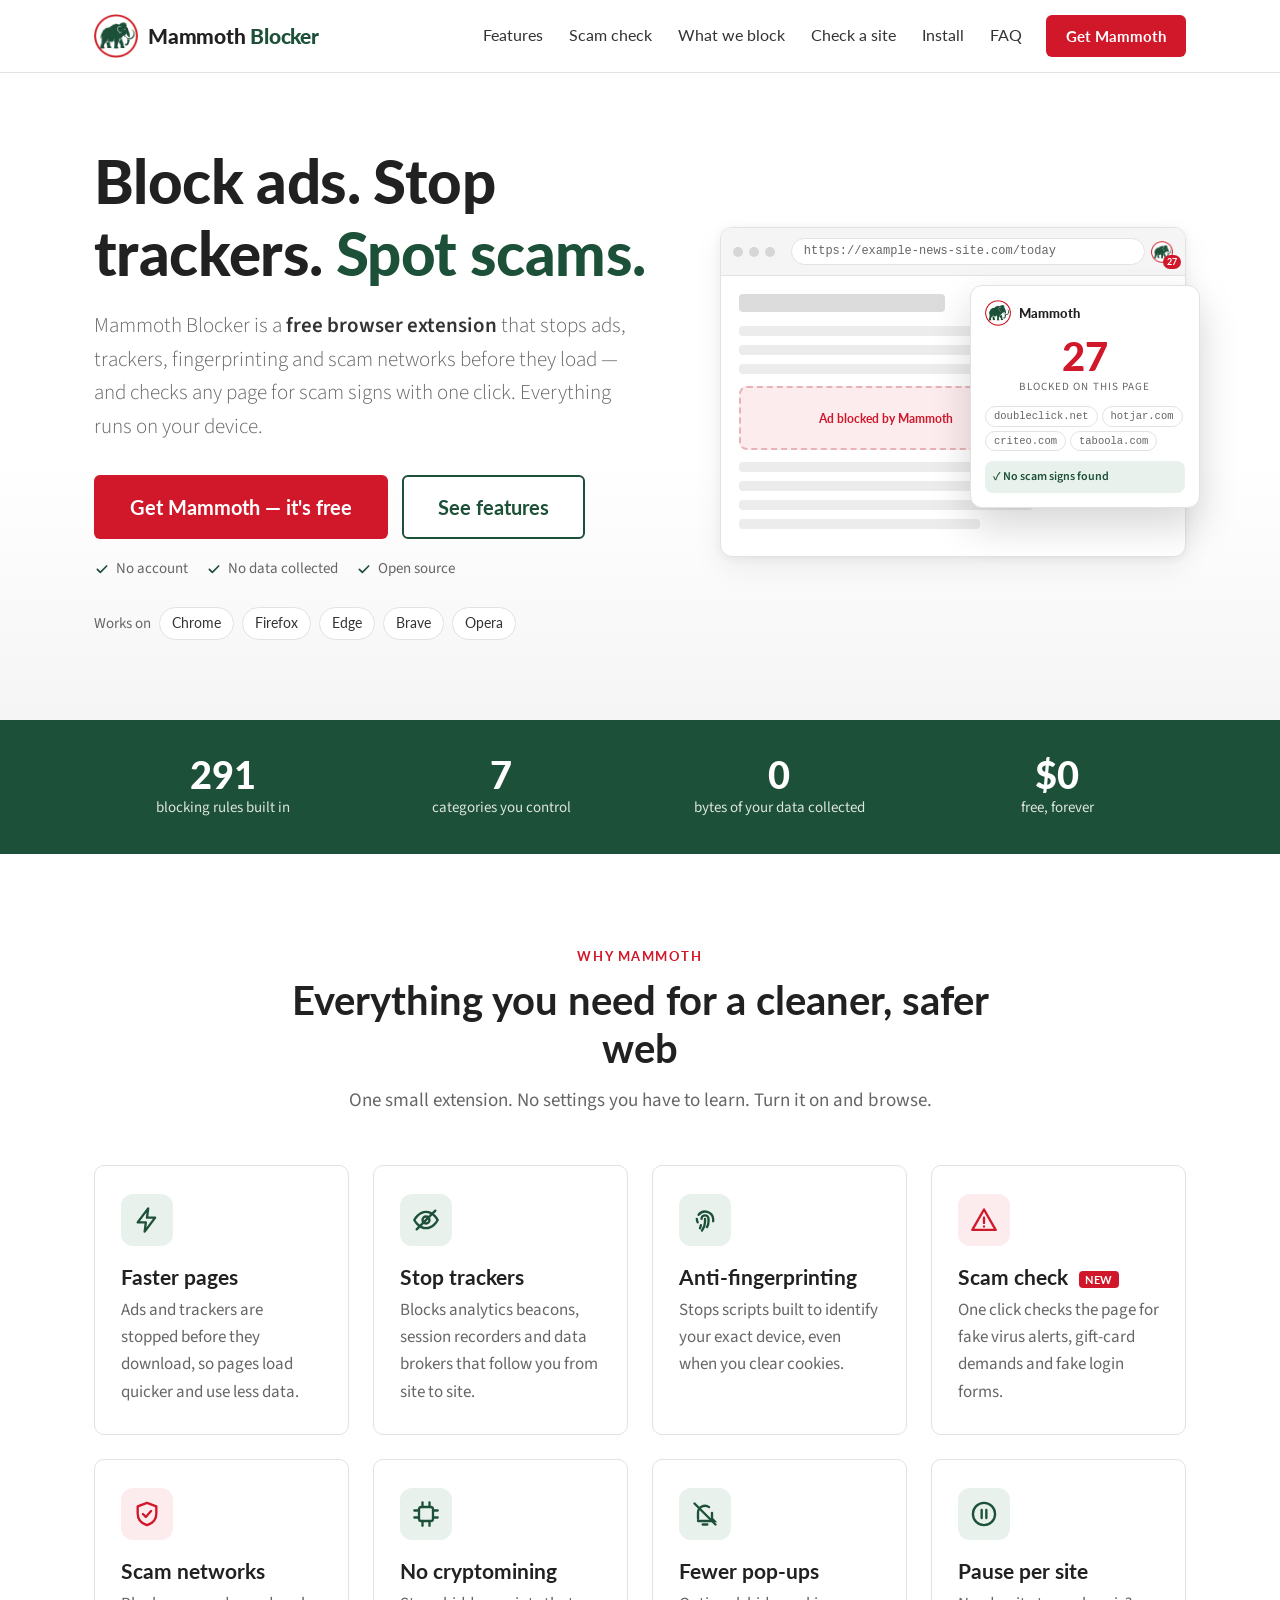
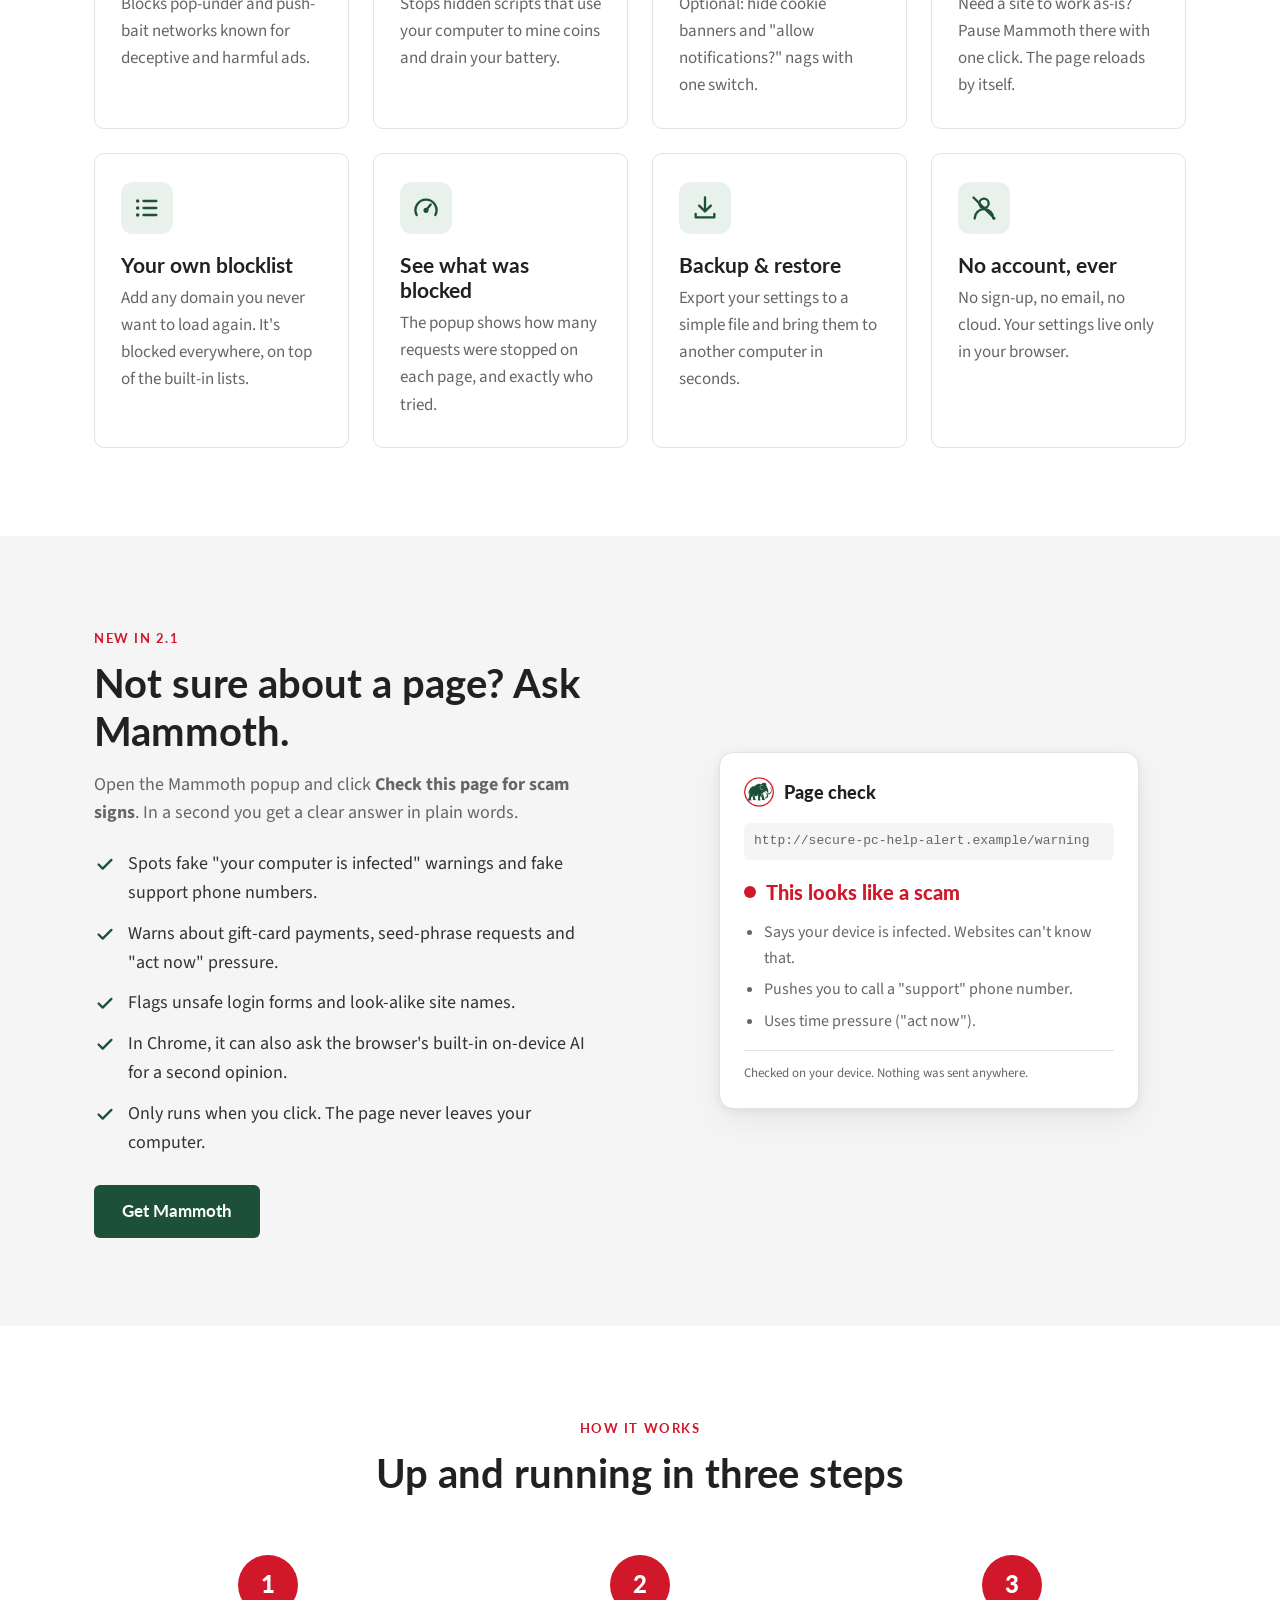
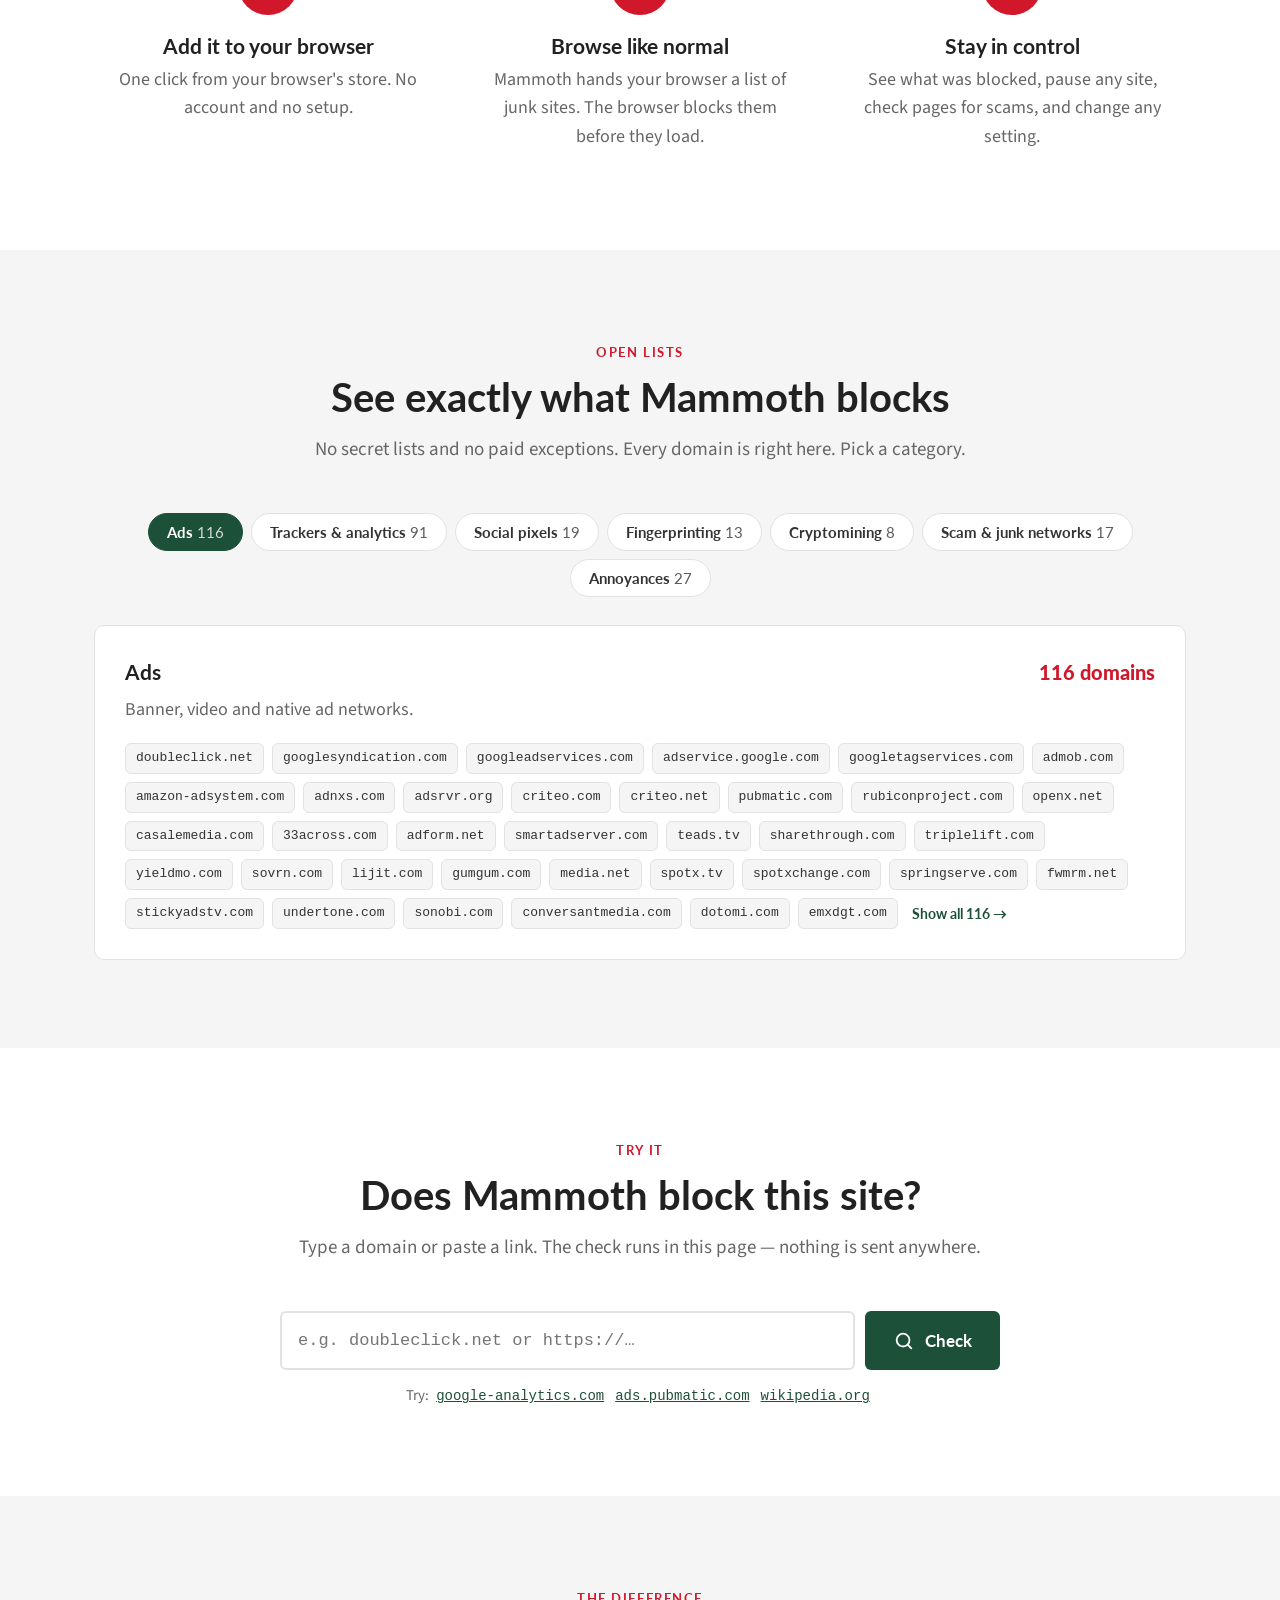
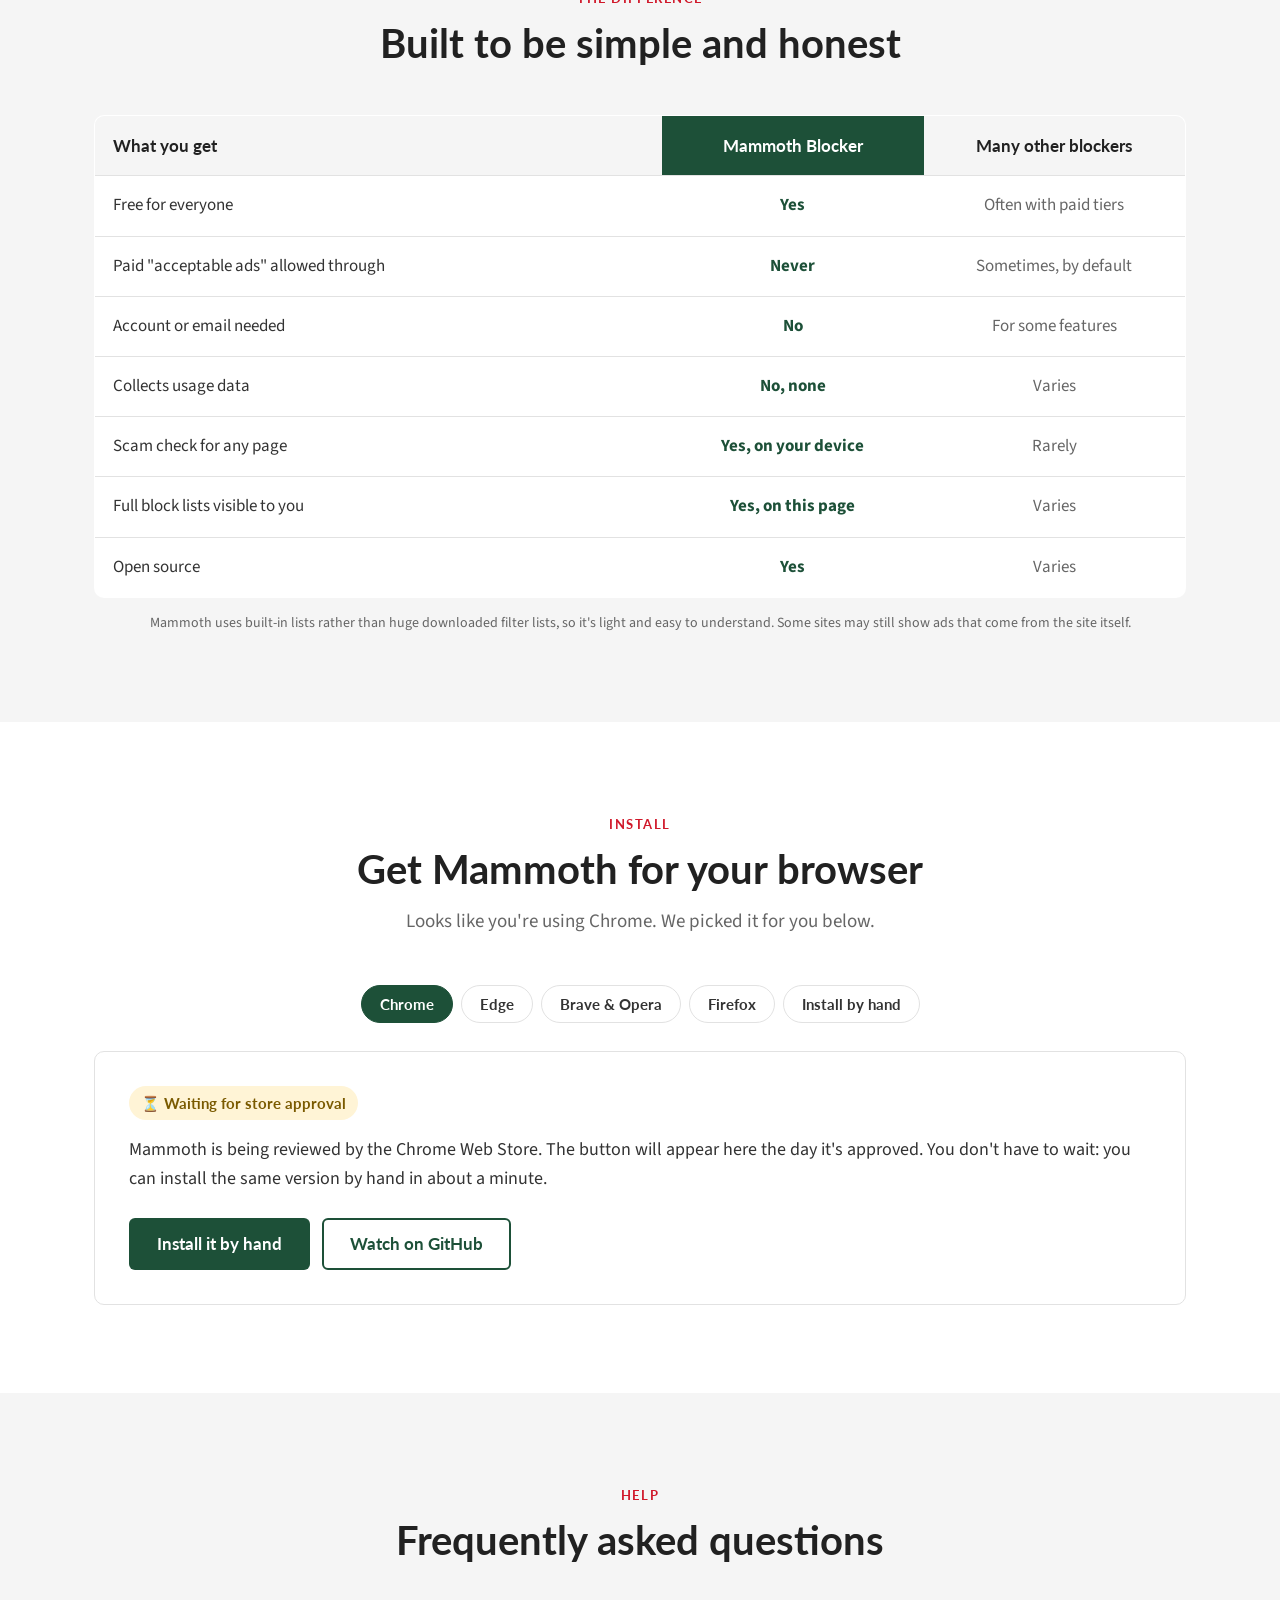
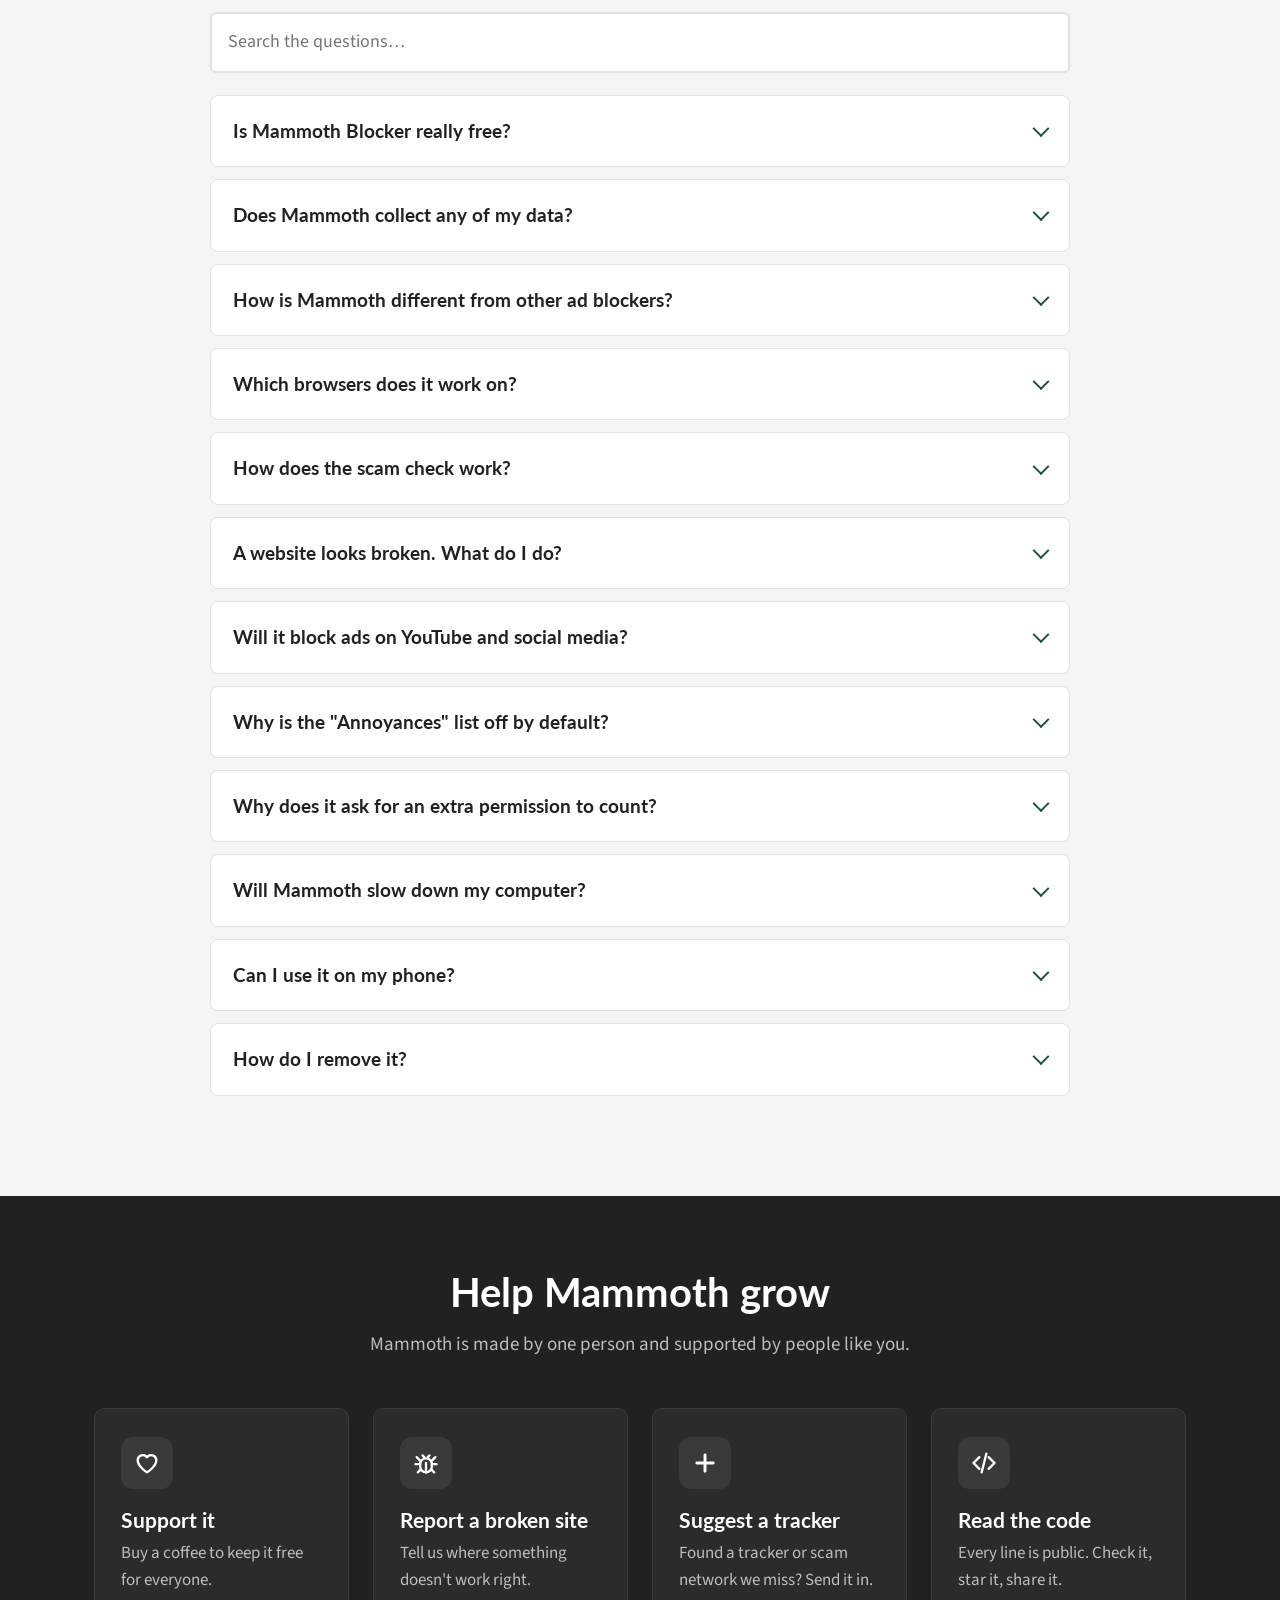
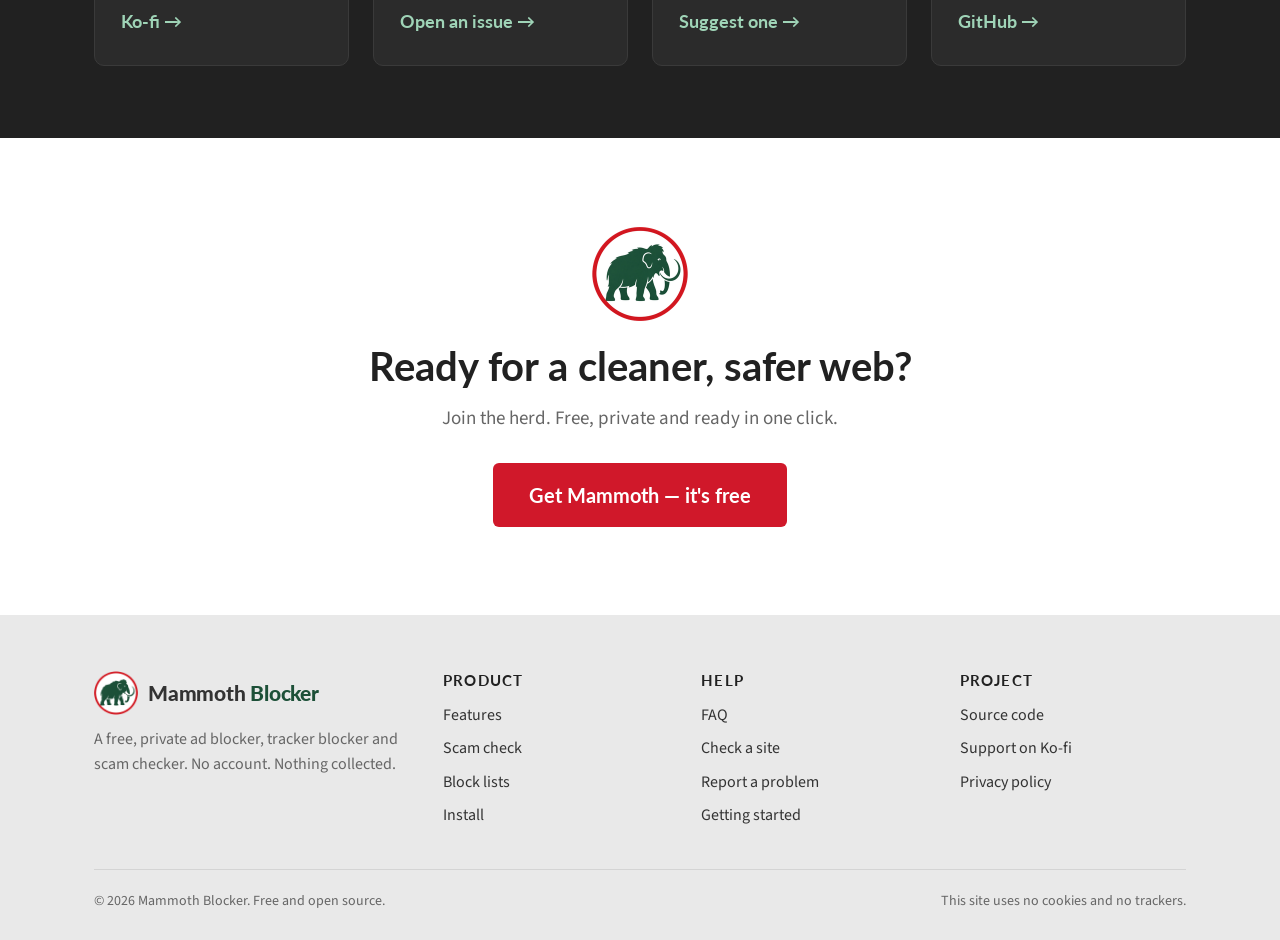
==== commit fbc1b007: "Add files via upload" ====
--- a/index.html
+++ b/index.html
@@ -3,430 +3,399 @@
 <head>
 <meta charset="UTF-8">
 <meta name="viewport" content="width=device-width, initial-scale=1.0">
-<title>Mammoth — Ad &amp; Tracker Blocker</title>
-<meta name="description" content="Mammoth blocks ads, trackers, and fingerprinting scripts — and shows you exactly who tried. 100% local. No accounts. No data collection.">
+<title>Mammoth Blocker — Free ad blocker, tracker blocker and scam checker</title>
+<meta name="description" content="Mammoth Blocker is a free browser extension that blocks ads, trackers, fingerprinting, cryptominers and scam networks, and checks pages for scam signs. Runs on your device. No account. Nothing collected.">
+<link rel="canonical" href="https://mammothblocker.com/">
+<meta name="theme-color" content="#1d5038">
 <link rel="icon" type="image/png" href="/favicon.png">
-<link href="https://api.fontshare.com/v2/css?f[]=general-sans@400,500,600,700&display=swap" rel="stylesheet">
-<link href="https://fonts.googleapis.com/css2?family=Geist:wght@400;500;600&display=swap" rel="stylesheet">
-<style>
-  :root{
-    --background: hsl(260 87% 3%);
-    --foreground: hsl(40 6% 95%);
-    --hero-sub: hsl(40 6% 82%);
-  }
-  *{margin:0;padding:0;box-sizing:border-box}
-  html{scroll-behavior:smooth}
-  body{
-    background:var(--background);
-    color:var(--foreground);
-    font-family:'Geist',system-ui,sans-serif;
-    overflow-x:hidden;
-  }
-
-  /* ---------- animated background (fixed, whole site) ---------- */
-  .bg-anim{position:fixed;inset:0;z-index:-1;overflow:hidden;background:var(--background)}
-  .blob{position:absolute;border-radius:50%;filter:blur(70px);opacity:.85;will-change:transform}
-  .blob.b1{width:70vw;height:70vw;left:-20vw;top:-25vw;
-    background:radial-gradient(closest-side,#7c3aed,#312e81 60%,transparent 78%);
-    animation:drift1 16s ease-in-out infinite alternate}
-  .blob.b2{width:60vw;height:60vw;right:-18vw;top:10vh;
-    background:radial-gradient(closest-side,#818cf8,#4338ca 55%,transparent 78%);
-    animation:drift2 20s ease-in-out infinite alternate}
-  .blob.b3{width:55vw;height:55vw;left:15vw;bottom:-30vh;
-    background:radial-gradient(closest-side,#c084fc,#6b21a8 55%,transparent 78%);
-    animation:drift3 18s ease-in-out infinite alternate}
-  .blob.b4{width:35vw;height:35vw;right:8vw;bottom:-10vh;
-    background:radial-gradient(closest-side,#fcd34d55,transparent 70%);
-    animation:drift1 24s ease-in-out infinite alternate-reverse}
-  @keyframes drift1{from{transform:translate(0,0) rotate(0deg) scale(1)}to{transform:translate(22vw,14vh) rotate(60deg) scale(1.25)}}
-  @keyframes drift2{from{transform:translate(0,0) rotate(0deg) scale(1)}to{transform:translate(-24vw,18vh) rotate(-55deg) scale(1.2)}}
-  @keyframes drift3{from{transform:translate(0,0) rotate(0deg) scale(1.05)}to{transform:translate(18vw,-16vh) rotate(50deg) scale(.9)}}
-  @media (prefers-reduced-motion: reduce){.blob{animation:none}}
-  #bg-video{position:absolute;inset:0;width:100%;height:100%;object-fit:cover;opacity:0;
-    transition:none;will-change:opacity}
-  .bg-veil{position:absolute;inset:0;background:linear-gradient(180deg,
-    rgba(5,2,10,.25) 0%,rgba(5,2,10,.45) 60%,rgba(5,2,10,.6) 100%)}
-  @media (prefers-reduced-motion: reduce){#bg-video{display:none}}
-
-
-  /* ---------- liquid glass ---------- */
-  .liquid-glass{
-    background: rgba(255, 255, 255, 0.01);
-    background-blend-mode: luminosity;
-    backdrop-filter: blur(4px);
-    border: none;
-    box-shadow: inset 0 1px 1px rgba(255, 255, 255, 0.1);
-    position: relative;
-    overflow: hidden;
-  }
-  .liquid-glass::before{
-    content:"";position:absolute;inset:0;border-radius:inherit;padding:1.4px;
-    background:linear-gradient(180deg, rgba(255,255,255,0.45) 0%, rgba(255,255,255,0.15) 20%, rgba(255,255,255,0) 40%, rgba(255,255,255,0) 60%, rgba(255,255,255,0.15) 80%, rgba(255,255,255,0.45) 100%);
-    -webkit-mask:linear-gradient(#fff 0 0) content-box, linear-gradient(#fff 0 0);
-    -webkit-mask-composite:xor;mask-composite:exclude;pointer-events:none;
-  }
-
-  /* ---------- navbar ---------- */
-  nav{display:flex;align-items:center;justify-content:space-between;padding:20px 32px;position:relative;z-index:10}
-  .nav-left{display:flex;align-items:center;gap:10px}
-  .nav-left img{height:32px;width:32px;border-radius:8px;display:block}
-  .nav-left span{font-family:'General Sans',sans-serif;font-weight:600;font-size:21px;letter-spacing:-.01em}
-  .nav-center{display:flex;gap:28px}
-  .nav-center a{color:hsl(40 6% 95% / .9);text-decoration:none;font-size:16px;transition:color .2s}
-  .nav-center a:hover{color:#fff}
-  .nav-cta{border-radius:999px;padding:10px 20px;font-size:15px;color:var(--foreground);text-decoration:none;cursor:pointer}
-  .nav-divider{height:1px;margin-top:3px;background:linear-gradient(to right,transparent,hsl(40 6% 95% / .2),transparent)}
-  @media (max-width:760px){.nav-center{display:none}}
-
-  /* ---------- hero ---------- */
-  .hero{min-height:calc(100vh - 76px);display:flex;flex-direction:column;position:relative;overflow:visible;z-index:1}
-  .hero-mid{flex:1;display:flex;flex-direction:column;align-items:center;justify-content:center;text-align:center;padding:0 20px;position:relative}
-  .hero-blur{position:absolute;top:50%;left:50%;transform:translate(-50%,-50%);width:min(984px,95vw);height:527px;
-    background:hsl(260 60% 4%);opacity:.5;filter:blur(82px);pointer-events:none;z-index:-1}
-  h1{
-    font-family:'General Sans',sans-serif;font-weight:400;
-    font-size:clamp(56px,11vw,160px);line-height:1.02;letter-spacing:-0.024em;
-  }
-  h1 .grad{
-    background-image:linear-gradient(to left,#6366f1,#a855f7,#fcd34d);
-    -webkit-background-clip:text;background-clip:text;color:transparent;
-  }
-  .hero-sub{color:var(--hero-sub);font-size:clamp(19px,1.6vw,24px);line-height:1.65;max-width:36rem;margin-top:14px;opacity:.85}
-  .hero-ctas{display:flex;flex-wrap:wrap;gap:14px;justify-content:center;margin-top:25px}
-  .btn{border-radius:999px;padding:19px 34px;font-size:17px;font-weight:500;color:var(--foreground);
-    text-decoration:none;display:inline-flex;align-items:center;gap:10px;cursor:pointer;transition:box-shadow .2s}
-  .btn:hover{box-shadow:inset 0 1px 1px rgba(255,255,255,.1),0 0 24px rgba(168,85,247,.25)}
-  .soon{font-size:10px;letter-spacing:.1em;padding:3px 8px;border-radius:999px;background:rgba(255,255,255,.1)}
-
-  /* ---------- tracker marquee ---------- */
-  .marquee-wrap{padding:0 24px 40px}
-  .marquee-inner{max-width:64rem;margin:0 auto;display:flex;align-items:center;gap:48px}
-  .marquee-label{color:hsl(40 6% 95% / .5);font-size:16px;line-height:1.5;white-space:nowrap}
-  .marquee-mask{overflow:hidden;flex:1;-webkit-mask-image:linear-gradient(to right,transparent,#000 8%,#000 92%,transparent);
-    mask-image:linear-gradient(to right,transparent,#000 8%,#000 92%,transparent)}
-  .marquee-track{display:flex;gap:64px;width:max-content;animation:scroll 20s linear infinite}
-  @keyframes scroll{from{transform:translateX(0%)}to{transform:translateX(-50%)}}
-  .m-item{display:flex;align-items:center;gap:10px;white-space:nowrap}
-  .m-icon{width:30px;height:30px;border-radius:9px;display:flex;align-items:center;justify-content:center;
-    font-size:14px;font-weight:600}
-  .m-item span.name{font-size:19px;font-weight:600;color:var(--foreground);opacity:.85;text-decoration:line-through;text-decoration-color:rgba(252,211,77,.6);text-decoration-thickness:1.5px}
-
-  /* ---------- sections (no boxes) ---------- */
-  section{position:relative;z-index:1;max-width:72rem;margin:0 auto;padding:110px 32px}
-  .eyebrow{font-size:13.5px;letter-spacing:3px;font-weight:600;color:#a855f7;margin-bottom:14px;text-transform:uppercase}
-  h2{font-family:'General Sans',sans-serif;font-weight:600;font-size:clamp(38px,5.5vw,64px);line-height:1.05;letter-spacing:-.03em}
-  .lead{color:var(--hero-sub);opacity:.8;margin-top:16px;font-size:20px;line-height:1.6;max-width:42rem}
-
-  .receipt-grid{display:grid;grid-template-columns:repeat(auto-fit,minmax(190px,1fr));gap:44px 36px;margin-top:56px}
-  .receipt h3{font-size:21px;font-weight:600;display:flex;align-items:center;gap:9px}
-  .receipt .dot{width:9px;height:9px;border-radius:50%}
-  .receipt p{margin-top:10px;color:hsl(40 6% 82% / .7);font-size:15.5px;font-family:ui-monospace,Menlo,monospace;line-height:1.7}
-
-  .steps{display:grid;grid-template-columns:repeat(auto-fit,minmax(240px,1fr));gap:48px;margin-top:56px}
-  .step .num{font-family:ui-monospace,Menlo,monospace;font-size:54px;font-weight:700;
-    background-image:linear-gradient(to left,#6366f1,#a855f7);-webkit-background-clip:text;background-clip:text;color:transparent}
-  .step h3{font-size:26px;font-weight:600;margin-top:14px;letter-spacing:-.02em}
-  .step p{margin-top:10px;color:hsl(40 6% 82% / .75);line-height:1.7;font-size:17px}
-
-  /* demo */
-  .stage{position:relative;margin:56px auto 0;max-width:42rem;aspect-ratio:16/9;max-height:380px;border-radius:24px;overflow:hidden}
-  .stage img{position:absolute;left:50%;top:50%;transform:translate(-50%,-50%);width:170px;z-index:2;
-    filter:drop-shadow(0 12px 30px rgba(0,0,0,.55))}
-  .stage .count-wrap{position:absolute;bottom:22px;left:50%;transform:translateX(-50%);text-align:center;z-index:3}
-  .stage .count{font-family:ui-monospace,Menlo,monospace;font-size:46px;font-weight:600;color:#fcd34d;font-variant-numeric:tabular-nums}
-  .stage .count-label{font-size:11px;letter-spacing:.2em;color:hsl(40 6% 82% / .55);margin-top:-2px}
-  .stage-note{text-align:center;font-size:12px;color:hsl(40 6% 82% / .5);margin-top:16px}
-  .tracker-chip{position:absolute;padding:5px 12px;font-size:12px;border-radius:12px;display:flex;align-items:center;gap:8px;
-    font-family:ui-monospace,Menlo,monospace;color:var(--foreground);
-    transition:transform .4s cubic-bezier(.34,1.56,.64,1),opacity .3s ease;z-index:1}
-  .tracker-chip .red{width:8px;height:8px;border-radius:50%;background:#ef4444}
-  .stomp{animation:stomp-anim 420ms forwards}
-  @keyframes stomp-anim{0%{transform:scale(1)}40%{transform:scale(1.15)}100%{transform:scale(.15);opacity:0;filter:blur(3px)}}
-
-  /* faq — plain rows with dividers */
-  .faq-list{margin-top:44px;max-width:48rem}
-  .faq-list details{border-bottom:1px solid hsl(40 6% 95% / .12);padding:22px 4px}
-  .faq-list details:first-child{border-top:1px solid hsl(40 6% 95% / .12)}
-  .faq-list summary{font-weight:600;font-size:20px;cursor:pointer;list-style:none;display:flex;justify-content:space-between;align-items:center}
-  .faq-list summary::after{content:"+";font-weight:400;color:#a855f7;font-size:22px;transition:transform .2s}
-  .faq-list details[open] summary::after{transform:rotate(45deg)}
-  .faq-list details p{margin-top:12px;color:hsl(40 6% 82% / .75);line-height:1.75;max-width:44rem;font-size:17px}
-
-  /* final cta + footer */
-  .final{text-align:center}
-  footer{position:relative;z-index:1;border-top:1px solid hsl(40 6% 95% / .12);padding:34px 32px;font-size:14px;
-    color:hsl(40 6% 82% / .55);display:flex;flex-wrap:wrap;gap:14px;justify-content:space-between;max-width:80rem;margin:0 auto}
-  footer a{color:inherit;text-decoration:none}
-  footer a:hover{color:var(--foreground)}
-</style>
+<link rel="apple-touch-icon" href="/apple-touch-icon.png">
+<link rel="manifest" href="/site.webmanifest">
+<meta property="og:type" content="website">
+<meta property="og:site_name" content="Mammoth Blocker">
+<meta property="og:url" content="https://mammothblocker.com/">
+<meta property="og:title" content="Mammoth Blocker — Block ads. Stop trackers. Spot scams.">
+<meta property="og:description" content="Free ad and tracker blocker with a built-in scam check. Runs on your device. Nothing collected.">
+<meta property="og:image" content="https://mammothblocker.com/og.png">
+<meta name="twitter:card" content="summary_large_image">
+<meta name="twitter:title" content="Mammoth Blocker">
+<meta name="twitter:description" content="Block ads. Stop trackers. Spot scams. Free, private, on your device.">
+<meta name="twitter:image" content="https://mammothblocker.com/og.png">
+<link rel="preconnect" href="https://fonts.googleapis.com">
+<link rel="preconnect" href="https://fonts.gstatic.com" crossorigin>
+<link rel="stylesheet" href="https://fonts.googleapis.com/css2?family=Lato:wght@400;700;900&family=Source+Sans+3:wght@300;400;600&display=swap">
+<link rel="stylesheet" href="/site.css">
+<script type="application/ld+json">
+{
+  "@context": "https://schema.org",
+  "@type": "SoftwareApplication",
+  "name": "Mammoth Blocker",
+  "applicationCategory": "BrowserApplication",
+  "operatingSystem": "Chrome, Edge, Brave, Opera, Firefox",
+  "offers": { "@type": "Offer", "price": "0", "priceCurrency": "USD" },
+  "url": "https://mammothblocker.com/",
+  "image": "https://mammothblocker.com/logo-512.png",
+  "description": "Free browser extension that blocks ads, trackers, fingerprinting, cryptominers and scam networks, and checks pages for scam signs, all on your device."
+}
+</script>
 </head>
 <body>
 
-<!-- animated background: fixed, covers the whole site while scrolling -->
-<div class="bg-anim" aria-hidden="true">
-  <div class="blob b1"></div>
-  <div class="blob b2"></div>
-  <div class="blob b3"></div>
-  <div class="blob b4"></div>
-  <video id="bg-video" muted playsinline preload="auto">
-    <source src="/bg.mp4" type="video/mp4">
-    <!-- TEMPORARY fallback: template's copy. Upload your own bg.mp4 to the repo, then delete the line below. -->
-    <source src="https://d8j0ntlcm91z4.cloudfront.net/user_38xzZboKViGWJOttwIXH07lWA1P/hf_20260328_065045_c44942da-53c6-4804-b734-f9e07fc22e08.mp4" type="video/mp4">
-  </video>
-  <div class="bg-veil"></div>
-</div>
-
-<!-- navbar -->
-<nav>
-  <div class="nav-left">
-    <img src="/mammoth-mark.png" alt="">
-    <span>Mammoth</span>
-  </div>
-  <div class="nav-center">
-    <a href="#receipts">The receipts</a>
-    <a href="#how">How it works</a>
-    <a href="#demo">Live demo</a>
-    <a href="#faq">FAQ</a>
-    <a href="/privacy/">Privacy</a>
-  </div>
-  <a class="nav-cta liquid-glass" href="#get">Get Mammoth</a>
-</nav>
-<div class="nav-divider"></div>
-
-<!-- hero -->
-<div class="hero">
-  <div class="hero-mid" id="get">
-    <div class="hero-blur"></div>
-    <h1>Mammoth<br><span class="grad">Ad Blocker</span></h1>
-    <p class="hero-sub">Blocks the ads, trackers, and fingerprinting scripts that follow you across the web — and shows you exactly who tried.</p>
-    <div class="hero-ctas">
-      <a class="btn liquid-glass" href="#faq">Add to Chrome <span class="soon">SOON</span></a>
-      <a class="btn liquid-glass" href="#faq">Add to Firefox <span class="soon">SOON</span></a>
-      <a class="btn liquid-glass" href="#faq">Add to Edge <span class="soon">SOON</span></a>
-    </div>
-  </div>
-
-  <!-- tracker marquee pinned to bottom of hero -->
-  <div class="marquee-wrap">
-    <div class="marquee-inner">
-      <div class="marquee-label">Stomps trackers<br>from across the web</div>
-      <div class="marquee-mask">
-        <div class="marquee-track" id="marquee"></div>
-      </div>
-    </div>
-  </div>
-</div>
-
-<!-- the receipts — no boxes -->
-<section id="receipts">
-  <div class="eyebrow">Transparency</div>
-  <h2>The invisible, made obvious.</h2>
-  <p class="lead">Every page you visit invites uninvited guests. Mammoth sorts them, blocks them, and shows you the receipts.</p>
-
-  <div class="receipt-grid">
-    <div class="receipt">
-      <h3><span class="dot" style="background:#fb923c"></span>Advertising</h3>
-      <p>doubleclick.net<br>criteo.com<br>pubmatic.com</p>
-    </div>
-    <div class="receipt">
-      <h3><span class="dot" style="background:#fcd34d"></span>Analytics</h3>
-      <p>google-analytics<br>hotjar.com<br>clarity.ms</p>
-    </div>
-    <div class="receipt">
-      <h3><span class="dot" style="background:#60a5fa"></span>Social trackers</h3>
-      <p>connect.facebook.net<br>twitter.com</p>
-    </div>
-    <div class="receipt">
-      <h3><span class="dot" style="background:#c084fc"></span>Fingerprinting</h3>
-      <p>fingerprintjs.com<br>threatmetrix</p>
-    </div>
-    <div class="receipt">
-      <h3><span class="dot" style="background:#34d399"></span>Tracking cookies</h3>
-      <p>Cross-site cookies automatically cleared.</p>
-    </div>
-  </div>
-</section>
-
-<!-- how it works — no boxes -->
-<section id="how">
-  <div class="eyebrow">How it works</div>
-  <h2>Three simple steps.<br>All on your device.</h2>
-
-  <div class="steps">
-    <div class="step">
-      <div class="num">01</div>
-      <h3>Blocks on arrival</h3>
-      <p>Trackers are stopped before they load using your browser's own engine.</p>
-    </div>
-    <div class="step">
-      <div class="num">02</div>
-      <h3>Clears tracking cookies</h3>
-      <p>Third-party cookies are deleted. Login cookies stay untouched.</p>
-    </div>
-    <div class="step">
-      <div class="num">03</div>
-      <h3>Shows the receipts</h3>
-      <p>See exactly what was blocked, categorized and easy to understand.</p>
-    </div>
-  </div>
-</section>
-
-<!-- live demo -->
-<section id="demo" style="text-align:center">
-  <div class="eyebrow">Interactive</div>
-  <h2>Watch Mammoth stomp trackers live</h2>
-  <p class="lead" style="margin-inline:auto">Trackers try to load → Mammoth stops them instantly.</p>
-
-  <div class="stage" id="stage">
-    <img src="/mammoth-mark.png" alt="">
-    <div class="count-wrap">
-      <div class="count" id="count">0</div>
-      <div class="count-label">TRACKERS STOMPED</div>
-    </div>
-  </div>
-  <p class="stage-note">Trackers spawn automatically. Tap anywhere in the area to spawn more.</p>
-</section>
-
-<!-- faq — no boxes -->
-<section id="faq">
-  <div class="eyebrow">Questions</div>
-  <h2>Frequently asked questions</h2>
-
-  <div class="faq-list">
-    <details>
-      <summary>Is Mammoth really free?</summary>
-      <p>Yes. Mammoth is completely free and will always stay free for personal use.</p>
-    </details>
-    <details>
-      <summary>Does Mammoth collect any data?</summary>
-      <p>No. Everything runs locally in your browser. We don't collect, store, or send any data anywhere.</p>
-    </details>
-    <details>
-      <summary>Will it break websites I use?</summary>
-      <p>Very rarely. Mammoth is conservative with blocking and only targets known tracking domains.</p>
-    </details>
-    <details>
-      <summary>How is this different from uBlock Origin?</summary>
-      <p>Mammoth focuses on clarity and education. It shows you exactly what's being blocked in real time with simple visualizations.</p>
-    </details>
-    <details>
-      <summary>When will it be available?</summary>
-      <p>Very soon — it's being submitted to the Firefox and Chrome stores. The buttons above go live the moment it's approved.</p>
-    </details>
-  </div>
-</section>
-
-<!-- final cta -->
-<section class="final">
-  <h2>Ready to take back<br>your privacy?</h2>
-  <p class="lead" style="margin-inline:auto">Free, private, and built to run entirely on your device.</p>
-  <div class="hero-ctas">
-    <a class="btn liquid-glass" href="#get">Get Mammoth</a>
-  </div>
-</section>
-
-<footer>
-  <div>© 2026 Mammoth. Privacy-first by design.</div>
-  <div style="display:flex;gap:24px">
-    <a href="/privacy/">Privacy</a>
-    <a href="https://github.com/Azna-Nemati/mammoth-extension">GitHub</a>
+<!-- icon set (drawn for Mammoth) -->
+<svg width="0" height="0" style="position:absolute" aria-hidden="true">
+  <defs>
+    <symbol id="i-check" viewBox="0 0 24 24" fill="none" stroke="currentColor" stroke-width="2.5" stroke-linecap="round" stroke-linejoin="round"><path d="M5 12.5l4.5 4.5L19 7.5"/></symbol>
+    <symbol id="i-x" viewBox="0 0 24 24" fill="none" stroke="currentColor" stroke-width="2.5" stroke-linecap="round"><path d="M6 6l12 12M18 6L6 18"/></symbol>
+    <symbol id="i-bolt" viewBox="0 0 24 24" fill="none" stroke="currentColor" stroke-width="2" stroke-linejoin="round"><path d="M13 2L4 14h7l-1 8 9-12h-7l1-8z"/></symbol>
+    <symbol id="i-shield" viewBox="0 0 24 24" fill="none" stroke="currentColor" stroke-width="2" stroke-linejoin="round"><path d="M12 2.5l8 3v6c0 5-3.4 8.6-8 10-4.6-1.4-8-5-8-10v-6l8-3z"/><path d="M8.5 12l2.5 2.5 4.5-5" stroke-linecap="round"/></symbol>
+    <symbol id="i-eye" viewBox="0 0 24 24" fill="none" stroke="currentColor" stroke-width="2" stroke-linecap="round"><path d="M2 12s3.6-7 10-7 10 7 10 7-3.6 7-10 7S2 12 2 12z"/><circle cx="12" cy="12" r="3"/><path d="M4 20L20 4"/></symbol>
+    <symbol id="i-finger" viewBox="0 0 24 24" fill="none" stroke="currentColor" stroke-width="2" stroke-linecap="round"><path d="M6.5 7.5A7 7 0 0 1 19 11v2"/><path d="M5 11a7 7 0 0 0 .7 3"/><path d="M9 11a3 3 0 0 1 6 0v2.5a9 9 0 0 1-1.3 4.6"/><path d="M12 11v3a12 12 0 0 1-2.6 7"/><path d="M8.5 16.5a13 13 0 0 1-.8 2.5"/></symbol>
+    <symbol id="i-alert" viewBox="0 0 24 24" fill="none" stroke="currentColor" stroke-width="2" stroke-linejoin="round"><path d="M12 3L2 20.5h20L12 3z"/><path d="M12 10v4.5M12 17.5v.01" stroke-linecap="round"/></symbol>
+    <symbol id="i-chip" viewBox="0 0 24 24" fill="none" stroke="currentColor" stroke-width="2" stroke-linecap="round"><rect x="6" y="6" width="12" height="12" rx="2"/><path d="M9 2v4M15 2v4M9 18v4M15 18v4M2 9h4M2 15h4M18 9h4M18 15h4"/></symbol>
+    <symbol id="i-bell" viewBox="0 0 24 24" fill="none" stroke="currentColor" stroke-width="2" stroke-linecap="round"><path d="M6 16V11a6 6 0 0 1 9.5-4.9M18 11v5l2 2H6"/><path d="M10 21h4"/><path d="M3 3l18 18"/></symbol>
+    <symbol id="i-pause" viewBox="0 0 24 24" fill="none" stroke="currentColor" stroke-width="2" stroke-linecap="round"><circle cx="12" cy="12" r="9.5"/><path d="M10 8.5v7M14 8.5v7"/></symbol>
+    <symbol id="i-list" viewBox="0 0 24 24" fill="none" stroke="currentColor" stroke-width="2" stroke-linecap="round"><path d="M9 6h11M9 12h11M9 18h11"/><path d="M4 6h.01M4 12h.01M4 18h.01" stroke-width="3"/></symbol>
+    <symbol id="i-save" viewBox="0 0 24 24" fill="none" stroke="currentColor" stroke-width="2" stroke-linecap="round" stroke-linejoin="round"><path d="M12 3v12M7 10l5 5 5-5"/><path d="M4 17v3h16v-3"/></symbol>
+    <symbol id="i-code" viewBox="0 0 24 24" fill="none" stroke="currentColor" stroke-width="2" stroke-linecap="round" stroke-linejoin="round"><path d="M8 7l-5 5 5 5M16 7l5 5-5 5M14 4l-4 16"/></symbol>
+    <symbol id="i-user" viewBox="0 0 24 24" fill="none" stroke="currentColor" stroke-width="2" stroke-linecap="round"><circle cx="12" cy="8" r="4"/><path d="M4 21a8 8 0 0 1 16 0"/><path d="M3 3l18 18"/></symbol>
+    <symbol id="i-search" viewBox="0 0 24 24" fill="none" stroke="currentColor" stroke-width="2" stroke-linecap="round"><circle cx="11" cy="11" r="7"/><path d="M20 20l-4-4"/></symbol>
+    <symbol id="i-gauge" viewBox="0 0 24 24" fill="none" stroke="currentColor" stroke-width="2" stroke-linecap="round"><path d="M4 18a9 9 0 1 1 16 0"/><path d="M12 14l4-5"/><circle cx="12" cy="14" r="1.2"/></symbol>
+    <symbol id="i-heart" viewBox="0 0 24 24" fill="none" stroke="currentColor" stroke-width="2" stroke-linejoin="round"><path d="M12 20s-8-4.7-8-10.5A4.5 4.5 0 0 1 12 7a4.5 4.5 0 0 1 8 2.5C20 15.3 12 20 12 20z"/></symbol>
+    <symbol id="i-bug" viewBox="0 0 24 24" fill="none" stroke="currentColor" stroke-width="2" stroke-linecap="round"><rect x="7" y="8" width="10" height="12" rx="5"/><path d="M12 12v8M3 13h4M17 13h4M4 7l3 3M20 7l-3 3M5 20l2.5-2.5M19 20l-2.5-2.5M9 5.5l1.5 1.5M15 5.5L13.5 7"/></symbol>
+    <symbol id="i-star" viewBox="0 0 24 24" fill="none" stroke="currentColor" stroke-width="2" stroke-linejoin="round"><path d="M12 3l2.7 5.6 6.1.8-4.4 4.3 1 6.1L12 17l-5.4 2.8 1-6.1L3.2 9.4l6.1-.8L12 3z"/></symbol>
+    <symbol id="i-up" viewBox="0 0 24 24" fill="none" stroke="currentColor" stroke-width="2.5" stroke-linecap="round" stroke-linejoin="round"><path d="M6 14l6-6 6 6"/></symbol>
+    <symbol id="i-plus" viewBox="0 0 24 24" fill="none" stroke="currentColor" stroke-width="2.5" stroke-linecap="round"><path d="M12 5v14M5 12h14"/></symbol>
+  </defs>
+</svg>
+
+<a class="skip" href="#main">Skip to content</a>
+
+<header class="site-header" id="top">
+  <div class="wrap nav">
+    <a class="brand" href="./" aria-label="Mammoth Blocker home">
+      <img src="/logo-192.png" alt="" width="44" height="44">
+      <span>Mammoth <b>Blocker</b></span>
+    </a>
+    <button class="menu-btn" id="menuBtn" aria-label="Open menu" aria-expanded="false" aria-controls="navLinks"><span></span></button>
+    <ul class="nav-links" id="navLinks">
+      <li><a href="#features">Features</a></li>
+      <li><a href="#scam-check">Scam check</a></li>
+      <li><a href="#blocked">What we block</a></li>
+      <li><a href="#checker">Check a site</a></li>
+      <li><a href="#install">Install</a></li>
+      <li><a href="#faq">FAQ</a></li>
+    </ul>
+    <a class="btn btn-primary" href="#install" data-install>Get Mammoth</a>
+  </div>
+</header>
+
+<main id="main">
+
+<!-- ================= HERO ================= -->
+<section class="hero">
+  <div class="wrap hero-grid">
+    <div>
+      <h1>Block ads. Stop trackers. <span>Spot scams.</span></h1>
+      <p class="lead">Mammoth Blocker is a <b>free browser extension</b> that stops ads, trackers, fingerprinting and scam networks before they load — and checks any page for scam signs with one click. Everything runs on your device.</p>
+      <div class="hero-ctas">
+        <a class="btn btn-primary btn-lg" id="heroInstall" href="#install" data-install>Get Mammoth — it's free</a>
+        <a class="btn btn-ghost btn-lg" href="#features">See features</a>
+      </div>
+      <div class="hero-note">
+        <span><svg><use href="#i-check"/></svg>No account</span>
+        <span><svg><use href="#i-check"/></svg>No data collected</span>
+        <span><svg><use href="#i-check"/></svg>Open source</span>
+      </div>
+      <div class="browsers" aria-label="Works on these browsers">
+        Works on
+        <span class="pill">Chrome</span><span class="pill">Firefox</span><span class="pill">Edge</span><span class="pill">Brave</span><span class="pill">Opera</span>
+      </div>
+    </div>
+
+    <div class="mock" aria-hidden="true">
+      <div class="mock-window">
+        <div class="mock-bar"><i></i><i></i><i></i><div class="mock-url">https://example-news-site.com/today</div><div class="mock-ext"><img src="/logo-192.png" alt=""><b>27</b></div></div>
+        <div class="mock-body">
+          <div>
+            <div class="mock-line h"></div>
+            <div class="mock-line"></div><div class="mock-line s"></div><div class="mock-line"></div>
+            <div class="mock-ad">Ad blocked by Mammoth</div>
+            <div class="mock-line"></div><div class="mock-line s"></div><div class="mock-line"></div><div class="mock-line s"></div>
+          </div>
+          <div class="mock-side"><div class="mock-ad">Tracker<br>blocked</div></div>
+        </div>
+      </div>
+      <div class="mock-pop">
+        <div class="t"><img src="/logo-192.png" alt="">Mammoth</div>
+        <div class="n">27</div>
+        <div class="l">Blocked on this page</div>
+        <div class="chips"><span>doubleclick.net</span><span>hotjar.com</span><span>criteo.com</span><span>taboola.com</span></div>
+        <div class="ok">✓ No scam signs found</div>
+      </div>
+    </div>
+  </div>
+</section>
+
+<!-- ================= STATS ================= -->
+<section class="stats" aria-label="Mammoth in numbers">
+  <div class="wrap stats-grid">
+    <div><div class="n" data-total>291</div><div class="l">blocking rules built in</div></div>
+    <div><div class="n">7</div><div class="l">categories you control</div></div>
+    <div><div class="n">0</div><div class="l">bytes of your data collected</div></div>
+    <div><div class="n">$0</div><div class="l">free, forever</div></div>
+  </div>
+</section>
+
+<!-- ================= FEATURES ================= -->
+<section class="section" id="features">
+  <div class="wrap">
+    <div class="section-head">
+      <span class="kicker">Why Mammoth</span>
+      <h2>Everything you need for a cleaner, safer web</h2>
+      <p>One small extension. No settings you have to learn. Turn it on and browse.</p>
+    </div>
+    <div class="grid grid-4">
+      <article class="card"><div class="ico"><svg><use href="#i-bolt"/></svg></div><h3>Faster pages</h3><p>Ads and trackers are stopped before they download, so pages load quicker and use less data.</p></article>
+      <article class="card"><div class="ico"><svg><use href="#i-eye"/></svg></div><h3>Stop trackers</h3><p>Blocks analytics beacons, session recorders and data brokers that follow you from site to site.</p></article>
+      <article class="card"><div class="ico"><svg><use href="#i-finger"/></svg></div><h3>Anti-fingerprinting</h3><p>Stops scripts built to identify your exact device, even when you clear cookies.</p></article>
+      <article class="card"><div class="ico red"><svg><use href="#i-alert"/></svg></div><h3>Scam check <span class="tag">New</span></h3><p>One click checks the page for fake virus alerts, gift-card demands and fake login forms.</p></article>
+      <article class="card"><div class="ico red"><svg><use href="#i-shield"/></svg></div><h3>Scam networks</h3><p>Blocks pop-under and push-bait networks known for deceptive and harmful ads.</p></article>
+      <article class="card"><div class="ico"><svg><use href="#i-chip"/></svg></div><h3>No cryptomining</h3><p>Stops hidden scripts that use your computer to mine coins and drain your battery.</p></article>
+      <article class="card"><div class="ico"><svg><use href="#i-bell"/></svg></div><h3>Fewer pop-ups</h3><p>Optional: hide cookie banners and "allow notifications?" nags with one switch.</p></article>
+      <article class="card"><div class="ico"><svg><use href="#i-pause"/></svg></div><h3>Pause per site</h3><p>Need a site to work as-is? Pause Mammoth there with one click. The page reloads by itself.</p></article>
+      <article class="card"><div class="ico"><svg><use href="#i-list"/></svg></div><h3>Your own blocklist</h3><p>Add any domain you never want to load again. It's blocked everywhere, on top of the built-in lists.</p></article>
+      <article class="card"><div class="ico"><svg><use href="#i-gauge"/></svg></div><h3>See what was blocked</h3><p>The popup shows how many requests were stopped on each page, and exactly who tried.</p></article>
+      <article class="card"><div class="ico"><svg><use href="#i-save"/></svg></div><h3>Backup &amp; restore</h3><p>Export your settings to a simple file and bring them to another computer in seconds.</p></article>
+      <article class="card"><div class="ico"><svg><use href="#i-user"/></svg></div><h3>No account, ever</h3><p>No sign-up, no email, no cloud. Your settings live only in your browser.</p></article>
+    </div>
+  </div>
+</section>
+
+<!-- ================= SCAM CHECK ================= -->
+<section class="section alt" id="scam-check">
+  <div class="wrap split">
+    <div>
+      <span class="kicker">New in 2.1</span>
+      <h2>Not sure about a page? Ask Mammoth.</h2>
+      <p>Open the Mammoth popup and click <b>Check this page for scam signs</b>. In a second you get a clear answer in plain words.</p>
+      <ul class="checks">
+        <li><svg><use href="#i-check"/></svg><span>Spots fake "your computer is infected" warnings and fake support phone numbers.</span></li>
+        <li><svg><use href="#i-check"/></svg><span>Warns about gift-card payments, seed-phrase requests and "act now" pressure.</span></li>
+        <li><svg><use href="#i-check"/></svg><span>Flags unsafe login forms and look-alike site names.</span></li>
+        <li><svg><use href="#i-check"/></svg><span>In Chrome, it can also ask the browser's built-in on-device AI for a second opinion.</span></li>
+        <li><svg><use href="#i-check"/></svg><span>Only runs when you click. The page never leaves your computer.</span></li>
+      </ul>
+      <a class="btn btn-green" href="#install" data-install>Get Mammoth</a>
+    </div>
+    <div class="split-media">
+      <div class="scam-card" role="img" aria-label="Example scam check result: this looks like a scam">
+        <div class="top"><img src="/logo-192.png" alt="">Page check</div>
+        <div class="url">http://secure-pc-help-alert.example/warning</div>
+        <div class="verdict"><i></i>This looks like a scam</div>
+        <ul>
+          <li>Says your device is infected. Websites can't know that.</li>
+          <li>Pushes you to call a "support" phone number.</li>
+          <li>Uses time pressure ("act now").</li>
+        </ul>
+        <div class="foot">Checked on your device. Nothing was sent anywhere.</div>
+      </div>
+    </div>
+  </div>
+</section>
+
+<!-- ================= HOW IT WORKS ================= -->
+<section class="section" id="how">
+  <div class="wrap">
+    <div class="section-head">
+      <span class="kicker">How it works</span>
+      <h2>Up and running in three steps</h2>
+    </div>
+    <div class="grid grid-3 steps">
+      <div class="step"><div class="num">1</div><h3>Add it to your browser</h3><p>One click from your browser's store. No account and no setup.</p></div>
+      <div class="step"><div class="num">2</div><h3>Browse like normal</h3><p>Mammoth hands your browser a list of junk sites. The browser blocks them before they load.</p></div>
+      <div class="step"><div class="num">3</div><h3>Stay in control</h3><p>See what was blocked, pause any site, check pages for scams, and change any setting.</p></div>
+    </div>
+  </div>
+</section>
+
+<!-- ================= WHAT WE BLOCK ================= -->
+<section class="section alt" id="blocked">
+  <div class="wrap">
+    <div class="section-head">
+      <span class="kicker">Open lists</span>
+      <h2>See exactly what Mammoth blocks</h2>
+      <p>No secret lists and no paid exceptions. Every domain is right here. Pick a category.</p>
+    </div>
+    <div class="tabs" role="tablist" id="catTabs" aria-label="Block categories"></div>
+    <div class="panel" role="tabpanel" id="catPanel" aria-live="polite"></div>
+  </div>
+</section>
+
+<!-- ================= DOMAIN CHECKER ================= -->
+<section class="section" id="checker">
+  <div class="wrap">
+    <div class="section-head">
+      <span class="kicker">Try it</span>
+      <h2>Does Mammoth block this site?</h2>
+      <p>Type a domain or paste a link. The check runs in this page — nothing is sent anywhere.</p>
+    </div>
+    <div class="checker">
+      <form id="checkForm" autocomplete="off">
+        <label for="checkInput" class="skip">Domain to check</label>
+        <input id="checkInput" type="text" inputmode="url" placeholder="e.g. doubleclick.net or https://…" spellcheck="false">
+        <button class="btn btn-green" type="submit"><svg><use href="#i-search"/></svg>Check</button>
+      </form>
+      <div id="checkResult" aria-live="polite"></div>
+      <p class="try">Try:
+        <button type="button" data-try="google-analytics.com">google-analytics.com</button>
+        <button type="button" data-try="ads.pubmatic.com">ads.pubmatic.com</button>
+        <button type="button" data-try="wikipedia.org">wikipedia.org</button>
+      </p>
+    </div>
+  </div>
+</section>
+
+<!-- ================= COMPARE ================= -->
+<section class="section alt" id="compare">
+  <div class="wrap">
+    <div class="section-head">
+      <span class="kicker">The difference</span>
+      <h2>Built to be simple and honest</h2>
+    </div>
+    <div class="table-wrap">
+      <table class="compare">
+        <thead><tr><th scope="col">What you get</th><th scope="col" class="us">Mammoth Blocker</th><th scope="col">Many other blockers</th></tr></thead>
+        <tbody>
+          <tr><td>Free for everyone</td><td class="yes">Yes</td><td class="maybe">Often with paid tiers</td></tr>
+          <tr><td>Paid "acceptable ads" allowed through</td><td class="yes">Never</td><td class="maybe">Sometimes, by default</td></tr>
+          <tr><td>Account or email needed</td><td class="yes">No</td><td class="maybe">For some features</td></tr>
+          <tr><td>Collects usage data</td><td class="yes">No, none</td><td class="maybe">Varies</td></tr>
+          <tr><td>Scam check for any page</td><td class="yes">Yes, on your device</td><td class="maybe">Rarely</td></tr>
+          <tr><td>Full block lists visible to you</td><td class="yes">Yes, on this page</td><td class="maybe">Varies</td></tr>
+          <tr><td>Open source</td><td class="yes">Yes</td><td class="maybe">Varies</td></tr>
+        </tbody>
+      </table>
+    </div>
+    <p class="fine">Mammoth uses built-in lists rather than huge downloaded filter lists, so it's light and easy to understand. Some sites may still show ads that come from the site itself.</p>
+  </div>
+</section>
+
+<!-- ================= INSTALL ================= -->
+<section class="section" id="install">
+  <div class="wrap">
+    <div class="section-head">
+      <span class="kicker">Install</span>
+      <h2>Get Mammoth for your browser</h2>
+      <p id="detectNote">Pick your browser below.</p>
+    </div>
+    <div class="tabs" role="tablist" id="installTabs" aria-label="Browsers">
+      <button class="tab" role="tab" data-b="chrome" aria-selected="true">Chrome</button>
+      <button class="tab" role="tab" data-b="edge" aria-selected="false">Edge</button>
+      <button class="tab" role="tab" data-b="brave" aria-selected="false">Brave &amp; Opera</button>
+      <button class="tab" role="tab" data-b="firefox" aria-selected="false">Firefox</button>
+      <button class="tab" role="tab" data-b="manual" aria-selected="false">Install by hand</button>
+    </div>
+    <div class="install-panel" role="tabpanel" id="installPanel" aria-live="polite"></div>
+  </div>
+</section>
+
+<!-- ================= FAQ ================= -->
+<section class="section alt" id="faq">
+  <div class="wrap">
+    <div class="section-head">
+      <span class="kicker">Help</span>
+      <h2>Frequently asked questions</h2>
+    </div>
+    <input class="faq-search" id="faqSearch" type="search" placeholder="Search the questions…" aria-label="Search the questions">
+    <div class="faq" id="faqList">
+      <details><summary>Is Mammoth Blocker really free?</summary><p>Yes. Every feature is free for everyone, and it will stay that way. There is no premium version. If you want to help, you can support it on Ko-fi, but nothing is locked behind it.</p></details>
+      <details><summary>Does Mammoth collect any of my data?</summary><p>No. Mammoth has no server, no account system and no analytics. Your settings and counts stay in your browser. Read the <a href="/privacy.html">privacy policy</a> for the details.</p></details>
+      <details><summary>How is Mammoth different from other ad blockers?</summary><p>Mammoth is small, simple and open. It never lets paid ads through, it shows you every domain it blocks, and it adds a scam check that runs on your device.</p></details>
+      <details><summary>Which browsers does it work on?</summary><p>Chrome, Microsoft Edge, Brave, Opera, Vivaldi and other Chrome-based browsers, plus Firefox (version 121 or newer) on desktop.</p></details>
+      <details><summary>How does the scam check work?</summary><p>When you click the button, Mammoth reads the page you're on and looks for common tricks with built-in rules. In Chrome, if your computer supports it, it also asks the browser's own on-device AI for a second opinion. The AI can add a warning but never remove one. Nothing is sent anywhere.</p></details>
+      <details><summary>A website looks broken. What do I do?</summary><p>Open the Mammoth popup and switch it off for that site. The page reloads and works like normal. You can also <a href="https://github.com/Azna-Nemati/mammoth-extension/issues">report the site</a> so we can fix it for everyone.</p></details>
+      <details><summary>Will it block ads on YouTube and social media?</summary><p>Mammoth blocks known ad and tracking networks everywhere, including social pixels. Some big sites serve ads from their own servers, and those can't always be blocked without breaking the site.</p></details>
+      <details><summary>Why is the "Annoyances" list off by default?</summary><p>It hides cookie banners and notification nags. That's great, but it can change how some pages look, so you decide. One switch in Options turns it on.</p></details>
+      <details><summary>Why does it ask for an extra permission to count?</summary><p>The popup shows what was blocked on the current page without any extra permission. A running total and a live number on the toolbar icon need one more browser permission, so that part is off until you turn it on.</p></details>
+      <details><summary>Will Mammoth slow down my computer?</summary><p>No. The browser does the blocking with its own built-in engine, and pages usually get faster because less junk downloads.</p></details>
+      <details><summary>Can I use it on my phone?</summary><p>Not yet. Mammoth is a desktop extension for now. Firefox for Android support is on the list.</p></details>
+      <details><summary>How do I remove it?</summary><p>Right-click the Mammoth icon in your toolbar and pick "Remove from Chrome" (or "Remove Extension" in Firefox). All its settings are deleted with it.</p></details>
+    </div>
+    <p class="faq-empty" id="faqEmpty" hidden>No question matches that. Try other words, or <a href="https://github.com/Azna-Nemati/mammoth-extension/issues">ask us on GitHub</a>.</p>
+  </div>
+</section>
+
+<!-- ================= SUPPORT ================= -->
+<section class="band" id="support">
+  <div class="wrap">
+    <div class="section-head">
+      <h2>Help Mammoth grow</h2>
+      <p>Mammoth is made by one person and supported by people like you.</p>
+    </div>
+    <div class="grid grid-4">
+      <div class="card"><div class="ico"><svg><use href="#i-heart"/></svg></div><h3>Support it</h3><p>Buy a coffee to keep it free for everyone.</p><a class="link" href="https://ko-fi.com/aznamammothblocker" rel="noopener">Ko-fi →</a></div>
+      <div class="card"><div class="ico"><svg><use href="#i-bug"/></svg></div><h3>Report a broken site</h3><p>Tell us where something doesn't work right.</p><a class="link" href="https://github.com/Azna-Nemati/mammoth-extension/issues" rel="noopener">Open an issue →</a></div>
+      <div class="card"><div class="ico"><svg><use href="#i-plus"/></svg></div><h3>Suggest a tracker</h3><p>Found a tracker or scam network we miss? Send it in.</p><a class="link" href="https://github.com/Azna-Nemati/mammoth-extension/issues/new?title=Suggest%20a%20domain%3A%20" rel="noopener">Suggest one →</a></div>
+      <div class="card"><div class="ico"><svg><use href="#i-code"/></svg></div><h3>Read the code</h3><p>Every line is public. Check it, star it, share it.</p><a class="link" href="https://github.com/Azna-Nemati/mammoth-extension" rel="noopener">GitHub →</a></div>
+    </div>
+  </div>
+</section>
+
+<!-- ================= FINAL CTA ================= -->
+<section class="cta">
+  <div class="wrap">
+    <img src="/logo-192.png" alt="" width="96" height="96">
+    <h2>Ready for a cleaner, safer web?</h2>
+    <p>Join the herd. Free, private and ready in one click.</p>
+    <a class="btn btn-primary btn-lg" href="#install" data-install>Get Mammoth — it's free</a>
+  </div>
+</section>
+
+</main>
+
+<footer class="site-footer">
+  <div class="wrap">
+    <div class="foot-grid">
+      <div class="foot-brand">
+        <a class="brand" href="./"><img src="/logo-192.png" alt="" width="44" height="44"><span>Mammoth <b>Blocker</b></span></a>
+        <p>A free, private ad blocker, tracker blocker and scam checker. No account. Nothing collected.</p>
+      </div>
+      <div>
+        <h4>Product</h4>
+        <ul>
+          <li><a href="#features">Features</a></li>
+          <li><a href="#scam-check">Scam check</a></li>
+          <li><a href="#blocked">Block lists</a></li>
+          <li><a href="#install">Install</a></li>
+        </ul>
+      </div>
+      <div>
+        <h4>Help</h4>
+        <ul>
+          <li><a href="#faq">FAQ</a></li>
+          <li><a href="#checker">Check a site</a></li>
+          <li><a href="https://github.com/Azna-Nemati/mammoth-extension/issues">Report a problem</a></li>
+          <li><a href="/welcome.html">Getting started</a></li>
+        </ul>
+      </div>
+      <div>
+        <h4>Project</h4>
+        <ul>
+          <li><a href="https://github.com/Azna-Nemati/mammoth-extension">Source code</a></li>
+          <li><a href="https://ko-fi.com/aznamammothblocker">Support on Ko-fi</a></li>
+          <li><a href="/privacy.html">Privacy policy</a></li>
+        </ul>
+      </div>
+    </div>
+    <div class="foot-bottom">
+      <span>© <span data-year>2026</span> Mammoth Blocker. Free and open source.</span>
+      <span>This site uses no cookies and no trackers.</span>
+    </div>
   </div>
 </footer>
 
-<script>
-// ---------- background video fade loop ----------
-(function () {
-  const video = document.getElementById('bg-video');
-  if (!video || window.matchMedia('(prefers-reduced-motion: reduce)').matches) return;
-
-  function fade(from, to, dur, done) {
-    const start = performance.now();
-    function step(now) {
-      const p = Math.min((now - start) / dur, 1);
-      video.style.opacity = (from + (to - from) * p).toFixed(3);
-      if (p < 1) requestAnimationFrame(step); else if (done) done();
-    }
-    requestAnimationFrame(step);
-  }
-
-  video.addEventListener('canplay', function onReady() {
-    video.removeEventListener('canplay', onReady);
-    video.play().then(function () { fade(0, 1, 500); }).catch(function () {});
-  });
-
-  video.addEventListener('ended', function () {
-    fade(1, 0, 500, function () {
-      setTimeout(function () {
-        video.currentTime = 0;
-        video.play().then(function () { fade(0, 1, 500); }).catch(function () {});
-      }, 100);
-    });
-  });
-
-  document.addEventListener('visibilitychange', function () {
-    if (document.hidden) video.pause();
-    else if (parseFloat(video.style.opacity) > 0 && video.paused) video.play().catch(function () {});
-  });
-})();
-
-// ---------- marquee: the trackers Mammoth blocks ----------
-(function () {
-  const names = ['doubleclick', 'hotjar', 'criteo', 'taboola', 'clarity', 'pubmatic'];
-  const colors = ['#6366f1', '#a855f7', '#fcd34d', '#6366f1', '#a855f7', '#fcd34d'];
-  const track = document.getElementById('marquee');
-  const set = names.map(function (n, i) {
-    return '<div class="m-item"><div class="m-icon liquid-glass" style="color:' + colors[i] + '">' +
-      n[0].toUpperCase() + '</div><span class="name">' + n + '</span></div>';
-  }).join('');
-  track.innerHTML = set + set; // duplicated for a seamless loop
-})();
-
-// ---------- stomping demo ----------
-(function () {
-  const stage = document.getElementById('stage');
-  const countEl = document.getElementById('count');
-  if (!stage || !countEl) return;
-
-  let count = 0;
-  const trackers = [
-    'doubleclick.net', 'google-analytics.com', 'hotjar.com',
-    'connect.facebook.net', 'fingerprintjs.com', 'criteo.com',
-    'taboola.com', 'clarity.ms', 'pubmatic.com'
-  ];
-
-  function spawnTracker() {
-    const chip = document.createElement('div');
-    chip.className = 'tracker-chip liquid-glass';
-    const name = trackers[Math.floor(Math.random() * trackers.length)];
-    chip.innerHTML = '<span class="red"></span><span>' + name + '</span>';
-
-    const rect = stage.getBoundingClientRect();
-    const startX = Math.random() * rect.width;
-    const startY = Math.random() < 0.5 ? -20 : rect.height + 20;
-    chip.style.left = startX + 'px';
-    chip.style.top = startY + 'px';
-    stage.appendChild(chip);
-
-    setTimeout(function () {
-      chip.style.transition = 'all 1.6s cubic-bezier(.34,1.56,.64,1)';
-      chip.style.left = (rect.width / 2 - 40) + 'px';
-      chip.style.top = (rect.height / 2 - 10) + 'px';
-      setTimeout(function () {
-        chip.classList.add('stomp');
-        count++;
-        countEl.textContent = count;
-        setTimeout(function () { chip.remove(); }, 400);
-      }, 1600);
-    }, 50);
-  }
-
-  setInterval(function () {
-    if (document.querySelectorAll('#stage .tracker-chip').length < 5) spawnTracker();
-  }, 900);
-  stage.addEventListener('click', spawnTracker);
-  setTimeout(spawnTracker, 600);
-  setTimeout(spawnTracker, 1400);
-})();
-</script>
+<button class="to-top" id="toTop" aria-label="Back to top"><svg><use href="#i-up"/></svg></button>
+
+<script src="/blocklist.js"></script>
+<script src="/site.js"></script>
 </body>
 </html>
--- a/site.css
+++ b/site.css
@@ -0,0 +1,300 @@
+/* Mammoth Blocker — site styles.
+   Light, clean layout: white and soft-gray sections, Lato headings,
+   Source Sans 3 body text. Brand colors come from the Mammoth logo. */
+
+:root {
+  --green: #1d5038;
+  --green-2: #2a6b4b;
+  --green-soft: #e8f1ec;
+  --red: #d0182a;
+  --red-2: #b01323;
+  --red-soft: #fdecee;
+  --ink: #212121;
+  --text: #333333;
+  --muted: #666666;
+  --line: #e2e2e2;
+  --bg: #ffffff;
+  --bg-alt: #f5f5f5;
+  --bg-foot: #e9e9e9;
+  --radius: 10px;
+  --shadow: 0 2px 10px rgba(0,0,0,.06), 0 12px 32px rgba(0,0,0,.06);
+  --head: "Lato", "Helvetica Neue", Arial, sans-serif;
+  --body: "Source Sans 3", "Source Sans Pro", "Lato", Arial, sans-serif;
+  --mono: ui-monospace, SFMono-Regular, Menlo, Consolas, monospace;
+  --max: 1140px;
+}
+
+*, *::before, *::after { box-sizing: border-box; }
+* { margin: 0; padding: 0; }
+[hidden] { display: none !important; }
+html { scroll-behavior: smooth; -webkit-text-size-adjust: 100%; }
+body {
+  background: var(--bg);
+  color: var(--text);
+  font-family: var(--body);
+  font-weight: 400;
+  font-size: 18px;
+  line-height: 1.6;
+  overflow-x: hidden;
+}
+img, svg { display: block; max-width: 100%; }
+a { color: var(--green); }
+a:hover { color: var(--green-2); }
+h1, h2, h3, h4 { font-family: var(--head); color: var(--ink); line-height: 1.2; }
+h1 { font-size: clamp(36px, 5.2vw, 60px); font-weight: 900; letter-spacing: -.01em; }
+h2 { font-size: clamp(28px, 3.4vw, 40px); font-weight: 700; }
+h3 { font-size: 21px; font-weight: 700; }
+p { margin-bottom: 0; }
+:focus-visible { outline: 3px solid var(--red); outline-offset: 3px; border-radius: 6px; }
+@media (prefers-reduced-motion: reduce) { html { scroll-behavior: auto; } * { transition: none !important; animation: none !important; } }
+
+.wrap { max-width: var(--max); margin: 0 auto; padding: 0 24px; }
+.section { padding: 88px 0; }
+.section.alt { background: var(--bg-alt); }
+.section-head { text-align: center; max-width: 720px; margin: 0 auto 48px; }
+.section-head p { color: var(--muted); margin-top: 14px; font-size: 19px; }
+.kicker { display: inline-block; font-family: var(--head); font-weight: 700; font-size: 13px; letter-spacing: .12em; text-transform: uppercase; color: var(--red); margin-bottom: 10px; }
+
+.skip { position: absolute; left: -9999px; top: 10px; z-index: 200; background: var(--green); color: #fff; padding: 10px 16px; border-radius: 6px; }
+.skip:focus { left: 10px; }
+
+/* ---------- buttons ---------- */
+.btn {
+  display: inline-flex; align-items: center; justify-content: center; gap: 10px;
+  font-family: var(--head); font-weight: 700; font-size: 17px;
+  padding: 14px 26px; border-radius: 6px; border: 2px solid transparent;
+  text-decoration: none; cursor: pointer; transition: background .15s, color .15s, border-color .15s, transform .15s;
+  line-height: 1.2;
+}
+.btn:active { transform: translateY(1px); }
+.btn-primary { background: var(--red); color: #fff; }
+.btn-primary:hover { background: var(--red-2); color: #fff; }
+.btn-green { background: var(--green); color: #fff; }
+.btn-green:hover { background: var(--green-2); color: #fff; }
+.btn-ghost { background: #fff; color: var(--green); border-color: var(--green); }
+.btn-ghost:hover { background: var(--green-soft); color: var(--green); }
+.btn-lg { font-size: 20px; padding: 18px 34px; }
+@media (max-width: 520px) { .btn-lg { font-size: 18px; padding: 16px 22px; width: 100%; } }
+.btn small { font-weight: 400; font-size: 13px; opacity: .85; }
+.btn svg { width: 22px; height: 22px; flex: none; }
+
+/* ---------- header ---------- */
+.site-header { position: sticky; top: 0; z-index: 100; background: #fff; border-bottom: 1px solid var(--line); }
+.site-header.scrolled { box-shadow: 0 2px 12px rgba(0,0,0,.07); }
+.nav { display: flex; align-items: center; gap: 24px; height: 72px; }
+.brand { display: flex; align-items: center; gap: 10px; text-decoration: none; color: var(--ink); flex: none; }
+.brand img { width: 44px; height: 44px; }
+.brand span { font-family: var(--head); font-weight: 900; font-size: 21px; letter-spacing: -.01em; }
+.brand span b { color: var(--green); font-weight: 900; }
+.nav-links { display: flex; gap: 26px; margin-left: auto; list-style: none; align-items: center; }
+.nav-links a { color: var(--text); text-decoration: none; font-family: var(--head); font-size: 16px; }
+.nav-links a:hover { color: var(--green); }
+.nav .btn { padding: 10px 18px; font-size: 15px; }
+.menu-btn { display: none; margin-left: auto; background: none; border: 0; width: 44px; height: 44px; cursor: pointer; border-radius: 6px; }
+.menu-btn span, .menu-btn span::before, .menu-btn span::after { display: block; width: 24px; height: 2px; background: var(--ink); position: relative; margin: 0 auto; transition: transform .2s; }
+.menu-btn span::before, .menu-btn span::after { content: ""; position: absolute; left: 0; }
+.menu-btn span::before { top: -7px; } .menu-btn span::after { top: 7px; }
+.menu-btn[aria-expanded="true"] span { background: transparent; }
+.menu-btn[aria-expanded="true"] span::before { transform: translateY(7px) rotate(45deg); }
+.menu-btn[aria-expanded="true"] span::after { transform: translateY(-7px) rotate(-45deg); }
+@media (max-width: 960px) {
+  .menu-btn { display: block; }
+  .nav > .btn { display: none; }
+  .nav-links { display: none; position: absolute; top: 72px; left: 0; right: 0; background: #fff; flex-direction: column; align-items: stretch; gap: 0; padding: 8px 24px 20px; border-bottom: 1px solid var(--line); box-shadow: 0 12px 24px rgba(0,0,0,.08); }
+  .nav-links.open { display: flex; }
+  .nav-links a { display: block; padding: 12px 0; border-bottom: 1px solid var(--line); font-size: 18px; }
+  .nav-links li:last-child a { border-bottom: 0; }
+}
+
+/* ---------- hero ---------- */
+.hero { padding: 72px 0 80px; background: linear-gradient(180deg, #fff 0%, #fff 60%, var(--bg-alt) 100%); }
+.hero-grid > *, .split > * { min-width: 0; }
+.hero-grid { display: grid; grid-template-columns: 1.1fr .9fr; gap: 56px; align-items: center; }
+.hero h1 span { color: var(--green); }
+.hero .lead { font-size: 21px; color: var(--muted); margin: 20px 0 32px; max-width: 34rem; font-weight: 300; }
+.hero .lead b { color: var(--text); font-weight: 600; }
+.hero-ctas { display: flex; flex-wrap: wrap; gap: 14px; align-items: center; }
+.hero-note { margin-top: 18px; font-size: 15px; color: var(--muted); display: flex; flex-wrap: wrap; gap: 6px 18px; }
+.hero-note span { display: inline-flex; align-items: center; gap: 6px; }
+.hero-note svg { width: 16px; height: 16px; color: var(--green); }
+.browsers { margin-top: 26px; display: flex; flex-wrap: wrap; gap: 8px; align-items: center; font-size: 15px; color: var(--muted); }
+.browsers .pill { border: 1px solid var(--line); background: #fff; border-radius: 999px; padding: 4px 12px; font-family: var(--head); font-size: 14px; color: var(--text); }
+@media (max-width: 900px) { .hero-grid { grid-template-columns: minmax(0,1fr); } .hero { padding-top: 48px; } }
+
+/* hero mock: a browser window with ads crossed out + the popup */
+.mock { position: relative; }
+.mock-window { background: #fff; border: 1px solid var(--line); border-radius: 12px; box-shadow: var(--shadow); overflow: hidden; }
+.mock-bar { display: flex; align-items: center; gap: 6px; padding: 10px 12px; background: var(--bg-alt); border-bottom: 1px solid var(--line); }
+.mock-bar i { width: 10px; height: 10px; border-radius: 50%; background: #d6d6d6; }
+.mock-url { flex: 1; margin-left: 10px; background: #fff; border: 1px solid var(--line); border-radius: 999px; font-family: var(--mono); font-size: 12px; color: var(--muted); padding: 3px 12px; white-space: nowrap; overflow: hidden; text-overflow: ellipsis; }
+.mock-ext { width: 22px; height: 22px; position: relative; }
+.mock-ext img { width: 22px; height: 22px; }
+.mock-ext b { position: absolute; right: -8px; bottom: -6px; background: var(--red); color: #fff; font-size: 9px; font-family: var(--head); border-radius: 999px; padding: 0 4px; line-height: 14px; }
+.mock-body { padding: 18px; display: grid; grid-template-columns: 1fr 120px; gap: 14px; }
+.mock-line { height: 10px; background: #ececec; border-radius: 4px; margin-bottom: 9px; }
+.mock-line.h { height: 18px; width: 70%; background: #dcdcdc; margin-bottom: 14px; }
+.mock-line.s { width: 82%; }
+.mock-ad { border: 2px dashed #e5b3b8; background: var(--red-soft); border-radius: 8px; display: grid; place-items: center; color: var(--red); font-family: var(--head); font-weight: 700; font-size: 12px; text-align: center; min-height: 64px; margin: 12px 0; }
+.mock-side .mock-ad { min-height: 180px; margin: 0; }
+.mock-pop { position: absolute; right: -14px; top: 58px; width: 230px; background: #fff; border: 1px solid var(--line); border-radius: 12px; box-shadow: 0 18px 40px rgba(0,0,0,.16); padding: 14px; font-size: 13px; }
+.mock-pop .t { display: flex; align-items: center; gap: 8px; font-family: var(--head); font-weight: 900; color: var(--ink); }
+.mock-pop .t img { width: 26px; height: 26px; }
+.mock-pop .n { font-family: var(--head); font-weight: 900; font-size: 40px; color: var(--red); text-align: center; line-height: 1.1; margin-top: 8px; }
+.mock-pop .l { text-align: center; font-size: 11px; letter-spacing: .1em; color: var(--muted); text-transform: uppercase; }
+.mock-pop .chips { display: flex; flex-wrap: wrap; gap: 4px; margin-top: 10px; }
+.mock-pop .chips span { font-family: var(--mono); font-size: 10.5px; border: 1px solid var(--line); border-radius: 999px; padding: 1px 8px; color: var(--muted); }
+.mock-pop .ok { margin-top: 10px; background: var(--green-soft); color: var(--green); border-radius: 8px; padding: 6px 8px; font-weight: 600; font-size: 12px; }
+@media (max-width: 900px) { .mock-pop { right: 8px; } }
+@media (max-width: 520px) { .mock-body { grid-template-columns: 1fr; } .mock-side { display: none; } .mock-pop { position: relative; right: auto; top: auto; width: auto; margin: -30px 16px 0; } }
+
+/* ---------- stats strip ---------- */
+.stats { background: var(--green); color: #fff; padding: 34px 0; }
+.stats-grid { display: grid; grid-template-columns: repeat(4, 1fr); gap: 20px; text-align: center; }
+.stats .n { font-family: var(--head); font-weight: 900; font-size: 38px; line-height: 1.1; }
+.stats .l { font-size: 15px; opacity: .85; }
+@media (max-width: 700px) { .stats-grid { grid-template-columns: repeat(2, 1fr); row-gap: 26px; } }
+
+/* ---------- feature cards ---------- */
+.grid { display: grid; gap: 24px; }
+.grid-4 { grid-template-columns: repeat(4, 1fr); }
+.grid-3 { grid-template-columns: repeat(3, 1fr); }
+.grid-2 { grid-template-columns: repeat(2, 1fr); }
+@media (max-width: 1000px) { .grid-4 { grid-template-columns: repeat(2, 1fr); } .grid-3 { grid-template-columns: repeat(2, 1fr); } }
+@media (max-width: 640px) { .grid-4, .grid-3, .grid-2 { grid-template-columns: 1fr; } }
+.card { background: #fff; border: 1px solid var(--line); border-radius: var(--radius); padding: 28px 26px; transition: box-shadow .2s, transform .2s; }
+.card:hover { box-shadow: var(--shadow); transform: translateY(-2px); }
+.card .ico { width: 52px; height: 52px; border-radius: 12px; display: grid; place-items: center; background: var(--green-soft); color: var(--green); margin-bottom: 18px; }
+.card .ico.red { background: var(--red-soft); color: var(--red); }
+.card .ico svg { width: 28px; height: 28px; }
+.card h3 { margin-bottom: 8px; }
+.card p { color: var(--muted); font-size: 17px; }
+.card .tag { display: inline-block; margin-left: 6px; vertical-align: middle; font-size: 11px; font-weight: 700; letter-spacing: .06em; text-transform: uppercase; background: var(--red); color: #fff; border-radius: 4px; padding: 2px 6px; font-family: var(--head); }
+
+/* ---------- split spotlight ---------- */
+.split { display: grid; grid-template-columns: 1fr 1fr; gap: 64px; align-items: center; }
+.split.rev .split-media { order: -1; }
+.split h2 { margin-bottom: 16px; }
+.split p { color: var(--muted); }
+.checks { list-style: none; margin: 22px 0 28px; display: grid; gap: 12px; }
+.checks li { display: flex; gap: 12px; align-items: flex-start; }
+.checks svg { width: 22px; height: 22px; flex: none; color: var(--green); margin-top: 3px; }
+@media (max-width: 900px) { .split { grid-template-columns: 1fr; gap: 36px; } .split.rev .split-media { order: 0; } }
+
+.scam-card { background: #fff; border: 1px solid var(--line); border-radius: 14px; box-shadow: var(--shadow); padding: 24px; max-width: 420px; margin: 0 auto; }
+.scam-card .top { display: flex; align-items: center; gap: 10px; font-family: var(--head); font-weight: 900; color: var(--ink); margin-bottom: 16px; }
+.scam-card .top img { width: 30px; height: 30px; }
+.scam-card .url { font-family: var(--mono); font-size: 13px; background: var(--bg-alt); border-radius: 6px; padding: 8px 10px; color: var(--muted); margin-bottom: 16px; word-break: break-all; }
+.verdict { display: flex; align-items: center; gap: 10px; font-family: var(--head); font-weight: 900; font-size: 20px; color: var(--red); }
+.verdict i { width: 12px; height: 12px; border-radius: 50%; background: var(--red); }
+.scam-card ul { margin: 12px 0 0 20px; color: var(--muted); font-size: 16px; display: grid; gap: 6px; }
+.scam-card .foot { margin-top: 16px; font-size: 13px; color: var(--muted); border-top: 1px solid var(--line); padding-top: 12px; }
+
+/* ---------- steps ---------- */
+.steps { counter-reset: s; }
+.step { text-align: center; padding: 10px 18px; }
+.step .num { width: 60px; height: 60px; border-radius: 50%; margin: 0 auto 18px; display: grid; place-items: center; background: var(--red); color: #fff; font-family: var(--head); font-weight: 900; font-size: 24px; }
+.step p { color: var(--muted); margin-top: 8px; }
+
+/* ---------- category explorer ---------- */
+.tabs { display: flex; flex-wrap: wrap; gap: 8px; justify-content: center; margin-bottom: 28px; }
+.tab { font-family: var(--head); font-weight: 700; font-size: 15px; border: 1px solid var(--line); background: #fff; color: var(--text); border-radius: 999px; padding: 9px 18px; cursor: pointer; }
+.tab:hover { border-color: var(--green); color: var(--green); }
+.tab[aria-selected="true"] { background: var(--green); border-color: var(--green); color: #fff; }
+.tab .c { font-weight: 400; opacity: .8; margin-left: 4px; }
+.panel { background: #fff; border: 1px solid var(--line); border-radius: var(--radius); padding: 30px; }
+.panel-head { display: flex; flex-wrap: wrap; align-items: baseline; justify-content: space-between; gap: 10px; margin-bottom: 8px; }
+.panel-head .count { font-family: var(--head); font-weight: 900; color: var(--red); font-size: 20px; }
+.panel p.desc { color: var(--muted); margin-bottom: 18px; }
+.domains { display: flex; flex-wrap: wrap; gap: 8px; }
+.domains span { font-family: var(--mono); font-size: 13px; background: var(--bg-alt); border: 1px solid var(--line); border-radius: 6px; padding: 4px 10px; color: var(--text); }
+.domains .more { background: none; border: 0; color: var(--green); font-family: var(--head); font-weight: 700; font-size: 14px; cursor: pointer; padding: 4px 6px; }
+.panel .off-note { margin-top: 16px; font-size: 15px; color: var(--muted); }
+
+/* ---------- domain checker ---------- */
+.checker { max-width: 720px; margin: 0 auto; }
+.checker form { display: flex; gap: 10px; }
+.checker input { flex: 1; min-width: 0; font: inherit; font-family: var(--mono); font-size: 17px; padding: 14px 16px; border: 2px solid var(--line); border-radius: 6px; background: #fff; color: var(--ink); }
+.checker input:focus { border-color: var(--green); outline: none; }
+.checker .result { margin-top: 18px; border-radius: 8px; padding: 18px 20px; font-size: 17px; display: flex; gap: 14px; align-items: flex-start; }
+.checker .result svg { width: 26px; height: 26px; flex: none; margin-top: 1px; }
+.checker .result.blocked { background: var(--red-soft); color: #7a0e18; border: 1px solid #f3c2c8; }
+.checker .result.clear { background: var(--green-soft); color: #173f2c; border: 1px solid #c4dccf; }
+.checker .result.bad { background: var(--bg-alt); color: var(--muted); border: 1px solid var(--line); }
+.checker .try { margin-top: 14px; font-size: 15px; color: var(--muted); text-align: center; }
+.checker .try button { background: none; border: 0; color: var(--green); font: inherit; font-family: var(--mono); font-size: 14px; cursor: pointer; text-decoration: underline; margin: 0 4px; }
+@media (max-width: 520px) { .checker form { flex-direction: column; } }
+
+/* ---------- comparison ---------- */
+.compare { width: 100%; border-collapse: collapse; background: #fff; border: 1px solid var(--line); border-radius: var(--radius); overflow: hidden; font-size: 17px; }
+.compare th, .compare td { padding: 16px 18px; text-align: left; border-bottom: 1px solid var(--line); }
+.compare thead th { font-family: var(--head); background: var(--bg-alt); color: var(--ink); }
+.compare thead th.us { background: var(--green); color: #fff; }
+.compare td:not(:first-child), .compare th:not(:first-child) { text-align: center; width: 24%; }
+.compare tr:last-child td { border-bottom: 0; }
+.yes { color: var(--green); font-weight: 700; }
+.no { color: var(--red); font-weight: 700; }
+.maybe { color: var(--muted); }
+.table-wrap { overflow-x: auto; }
+.fine { font-size: 14px; color: var(--muted); margin-top: 14px; text-align: center; }
+
+/* ---------- install guide ---------- */
+.install-panel { background: #fff; border: 1px solid var(--line); border-radius: var(--radius); padding: 34px; }
+.install-panel ol { margin: 18px 0 0 22px; display: grid; gap: 12px; }
+.install-panel code { font-family: var(--mono); font-size: 15px; background: var(--bg-alt); border: 1px solid var(--line); border-radius: 4px; padding: 1px 6px; }
+.install-panel .row { display: flex; flex-wrap: wrap; gap: 12px; margin-top: 24px; align-items: center; }
+.install-panel .status { display: inline-flex; align-items: center; gap: 8px; font-size: 15px; font-family: var(--head); font-weight: 700; padding: 5px 12px; border-radius: 999px; background: #fff4d6; color: #7a5a00; }
+.install-panel .status.live { background: var(--green-soft); color: var(--green); }
+
+/* ---------- FAQ ---------- */
+.faq { max-width: 860px; margin: 0 auto; }
+.faq details { background: #fff; border: 1px solid var(--line); border-radius: 8px; margin-bottom: 12px; }
+.faq summary { list-style: none; cursor: pointer; padding: 20px 56px 20px 22px; font-family: var(--head); font-weight: 700; font-size: 19px; color: var(--ink); position: relative; }
+.faq summary::-webkit-details-marker { display: none; }
+.faq summary::after { content: ""; position: absolute; right: 22px; top: 50%; width: 12px; height: 12px; border-right: 2px solid var(--green); border-bottom: 2px solid var(--green); transform: translateY(-70%) rotate(45deg); transition: transform .2s; }
+.faq details[open] summary::after { transform: translateY(-30%) rotate(-135deg); }
+.faq details p { padding: 0 22px 20px; color: var(--muted); }
+.faq-search { display: block; width: 100%; max-width: 860px; margin: 0 auto 22px; font: inherit; padding: 14px 16px; border: 2px solid var(--line); border-radius: 6px; }
+.faq-search:focus { border-color: var(--green); outline: none; }
+.faq-empty { text-align: center; color: var(--muted); }
+
+/* ---------- support band ---------- */
+.band { background: var(--ink); color: #eee; padding: 72px 0; }
+.band h2 { color: #fff; }
+.band p { color: #bdbdbd; }
+.band .card { background: #2b2b2b; border-color: #3a3a3a; color: #ddd; }
+.band .card h3 { color: #fff; }
+.band .card p { color: #bdbdbd; }
+.band .card .ico { background: #3a3a3a; color: #fff; }
+.band .card a.link { color: #9fd4b7; font-family: var(--head); font-weight: 700; text-decoration: none; display: inline-block; margin-top: 12px; }
+.band .card a.link:hover { text-decoration: underline; }
+
+/* ---------- final CTA ---------- */
+.cta { text-align: center; padding: 88px 0; }
+.cta img { width: 96px; height: 96px; margin: 0 auto 20px; }
+.cta p { color: var(--muted); margin: 14px auto 28px; max-width: 34rem; font-size: 19px; }
+
+/* ---------- footer ---------- */
+.site-footer { background: var(--bg-foot); color: var(--muted); font-size: 16px; }
+.foot-grid { display: grid; grid-template-columns: 1.4fr 1fr 1fr 1fr; gap: 32px; padding: 56px 0 40px; }
+.foot-grid h4 { font-size: 15px; letter-spacing: .08em; text-transform: uppercase; color: var(--ink); margin-bottom: 14px; }
+.foot-grid ul { list-style: none; display: grid; gap: 8px; }
+.foot-grid a { color: var(--text); text-decoration: none; }
+.foot-grid a:hover { color: var(--green); text-decoration: underline; }
+.foot-brand p { margin-top: 12px; max-width: 22rem; }
+.foot-bottom { border-top: 1px solid #d4d4d4; padding: 20px 0 28px; display: flex; flex-wrap: wrap; gap: 10px 24px; justify-content: space-between; font-size: 14px; }
+@media (max-width: 860px) { .foot-grid { grid-template-columns: 1fr 1fr; } .foot-brand { grid-column: 1 / -1; } }
+
+.to-top { position: fixed; right: 18px; bottom: 18px; width: 46px; height: 46px; border-radius: 50%; background: var(--green); color: #fff; border: 0; cursor: pointer; box-shadow: var(--shadow); display: grid; place-items: center; opacity: 0; pointer-events: none; transition: opacity .2s; z-index: 90; }
+.to-top.show { opacity: 1; pointer-events: auto; }
+.to-top svg { width: 22px; height: 22px; }
+
+/* ---------- simple pages (privacy, 404, welcome) ---------- */
+.page { padding: 64px 0 88px; }
+.page .wrap { max-width: 800px; }
+.page h1 { font-size: clamp(34px, 5vw, 50px); margin-bottom: 14px; }
+.page .sub { font-size: 20px; color: var(--muted); margin-bottom: 36px; font-weight: 300; }
+.page h2 { font-size: 26px; margin: 40px 0 12px; }
+.page p, .page li { color: var(--text); margin-bottom: 14px; }
+.page ul, .page ol { margin: 0 0 14px 24px; }
+.page .stamp { margin-top: 48px; padding-top: 18px; border-top: 1px solid var(--line); color: var(--muted); font-size: 15px; }
+.center { text-align: center; }
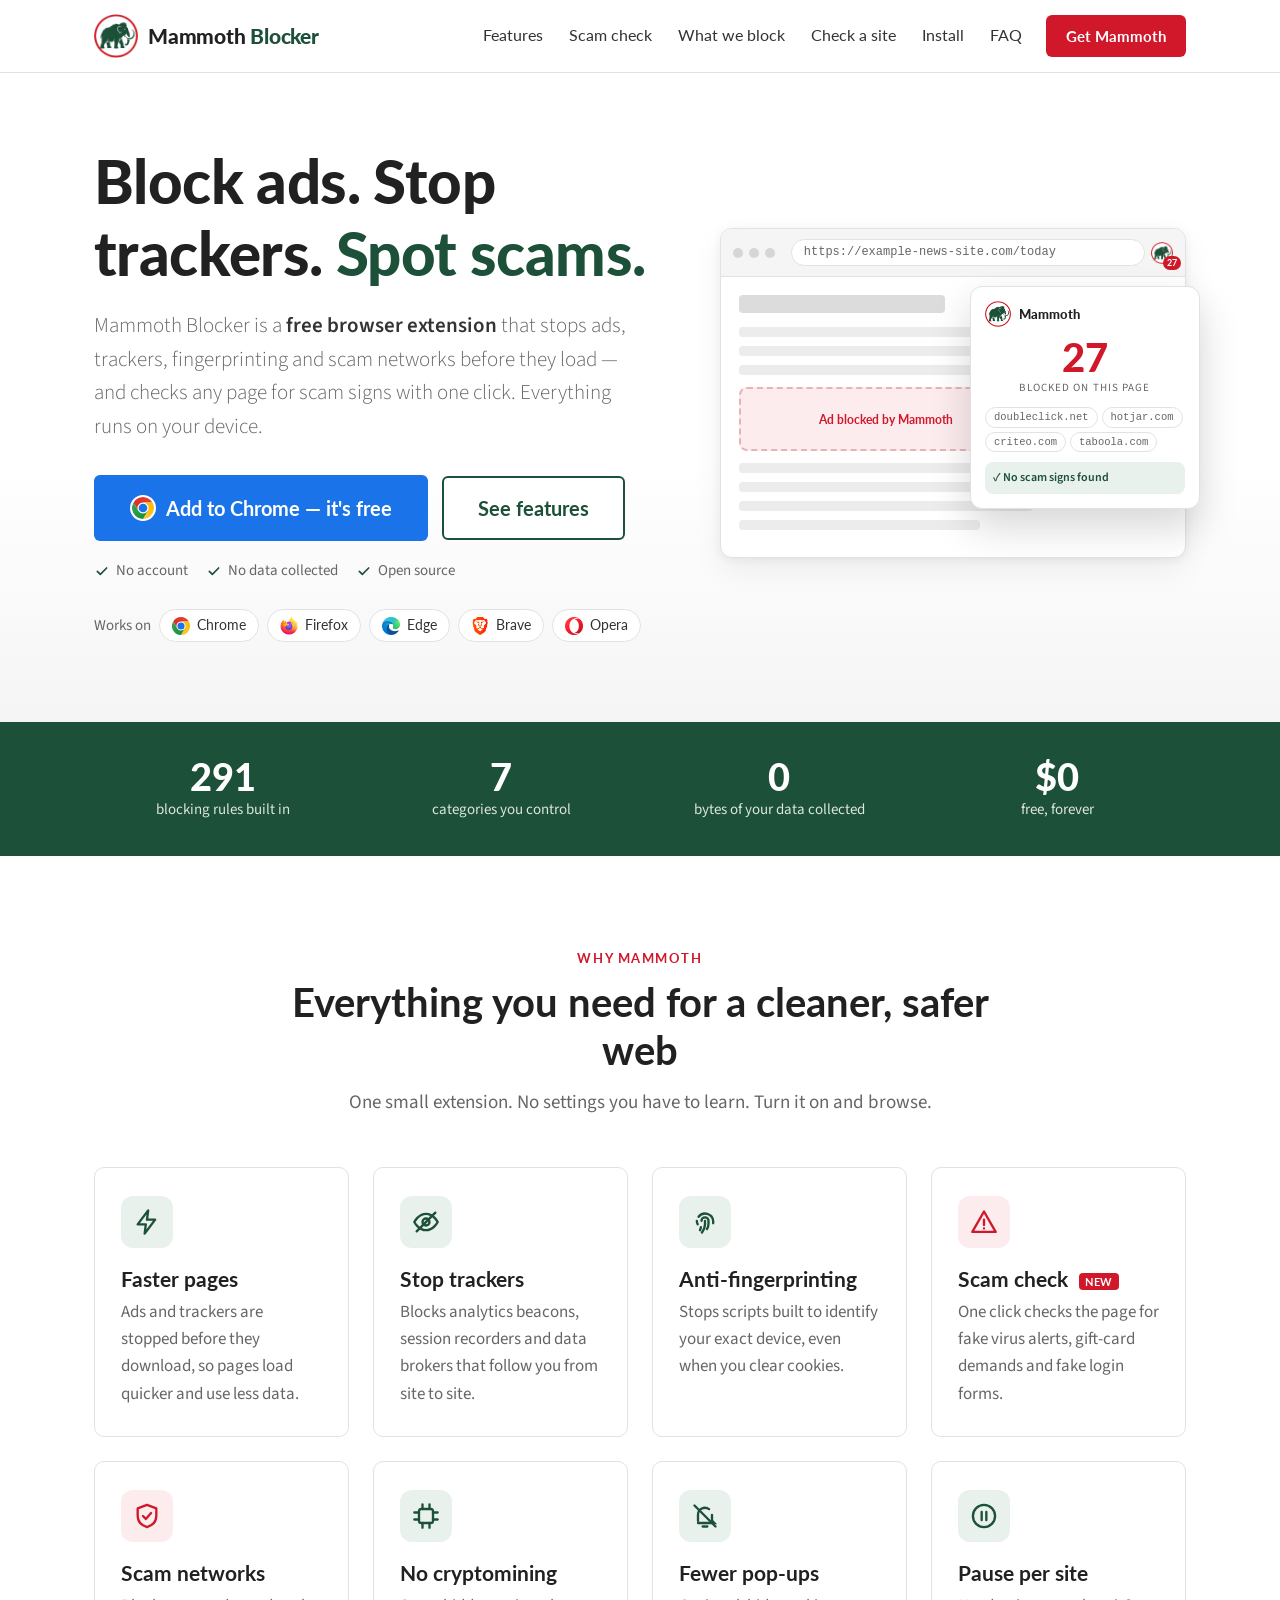
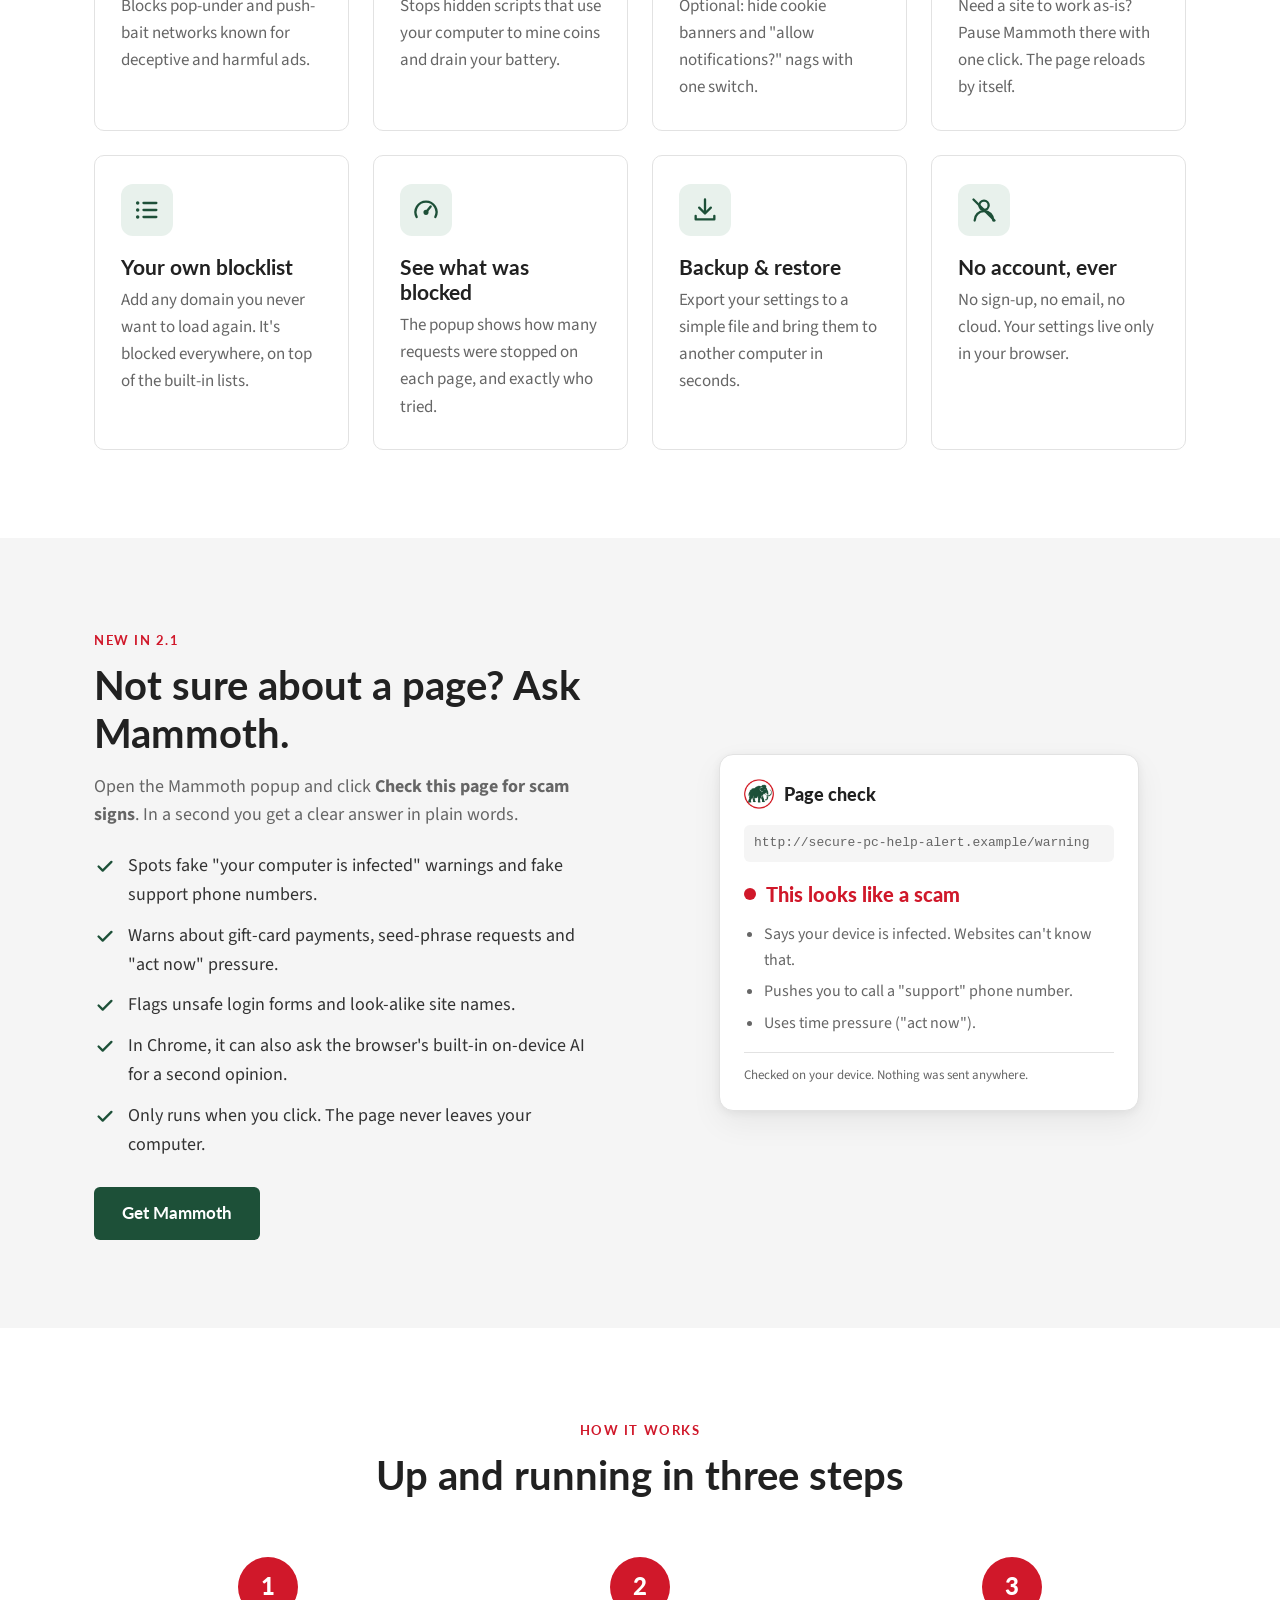
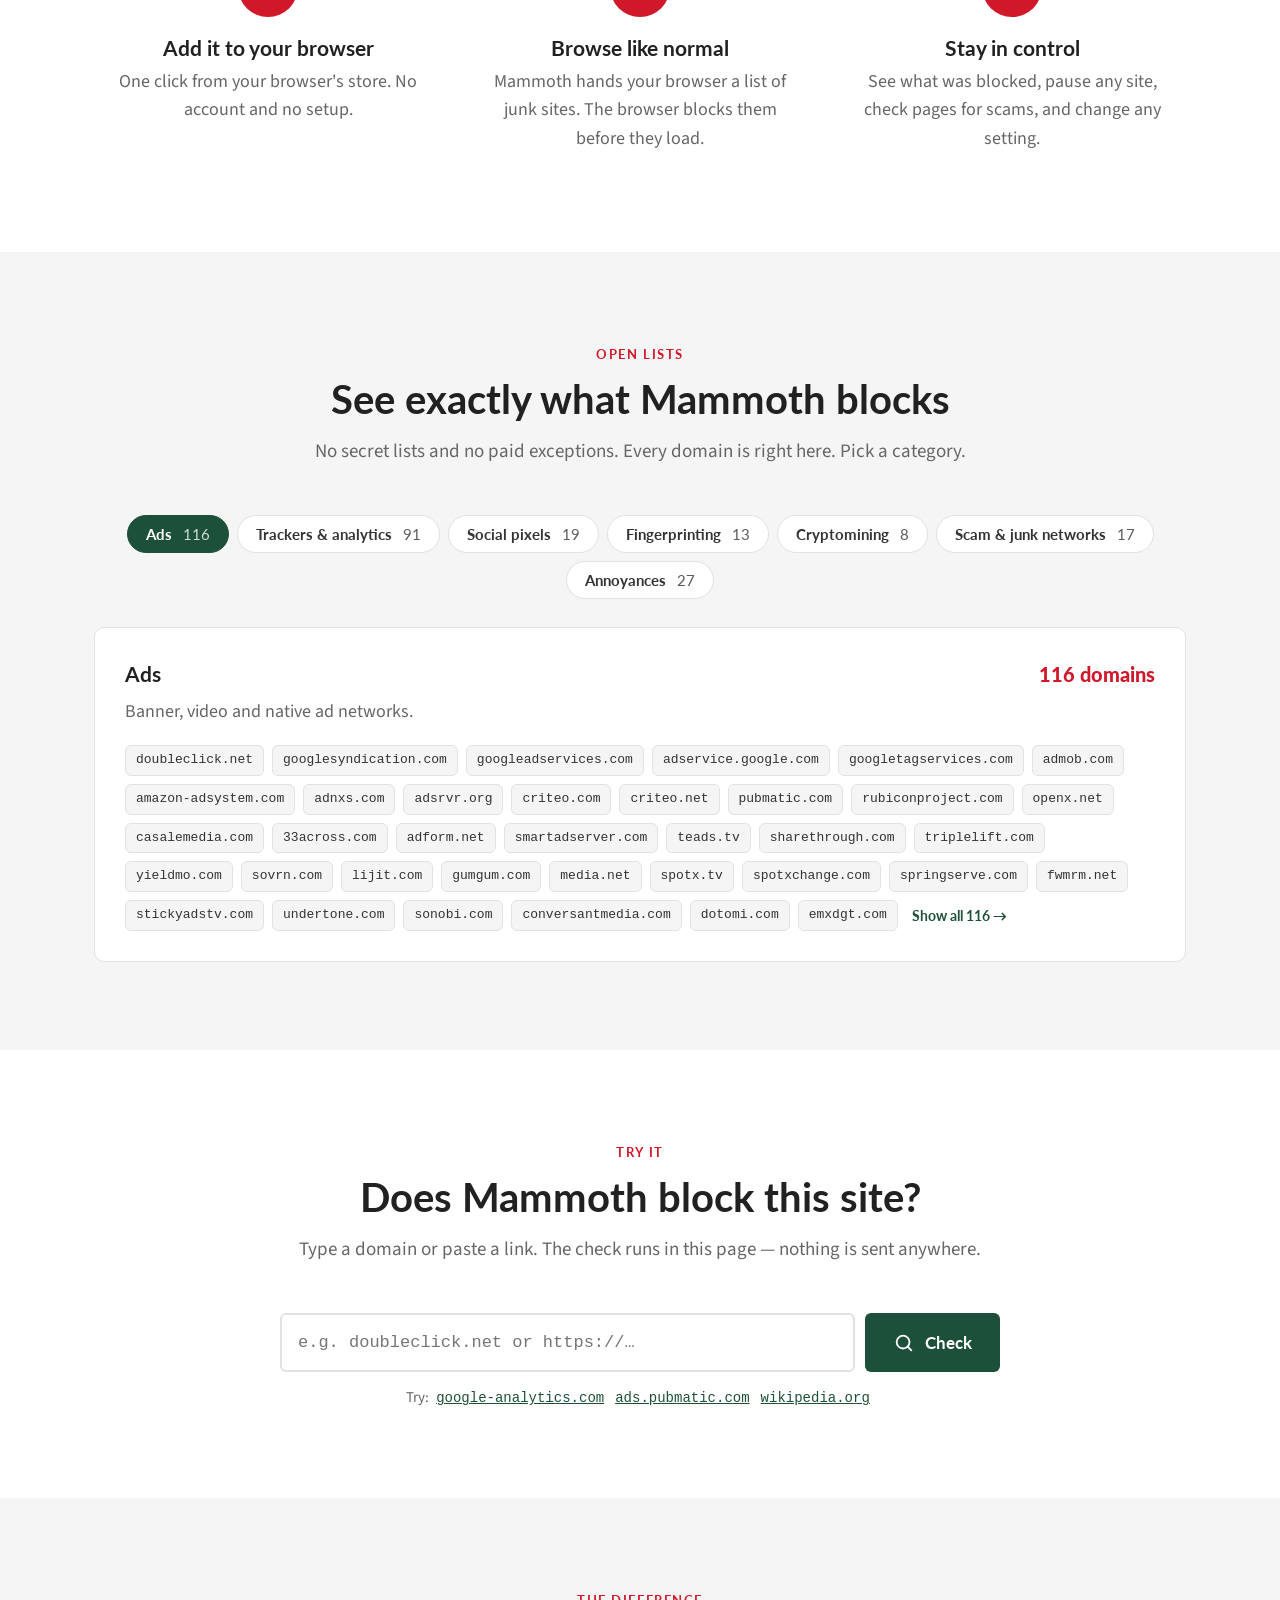
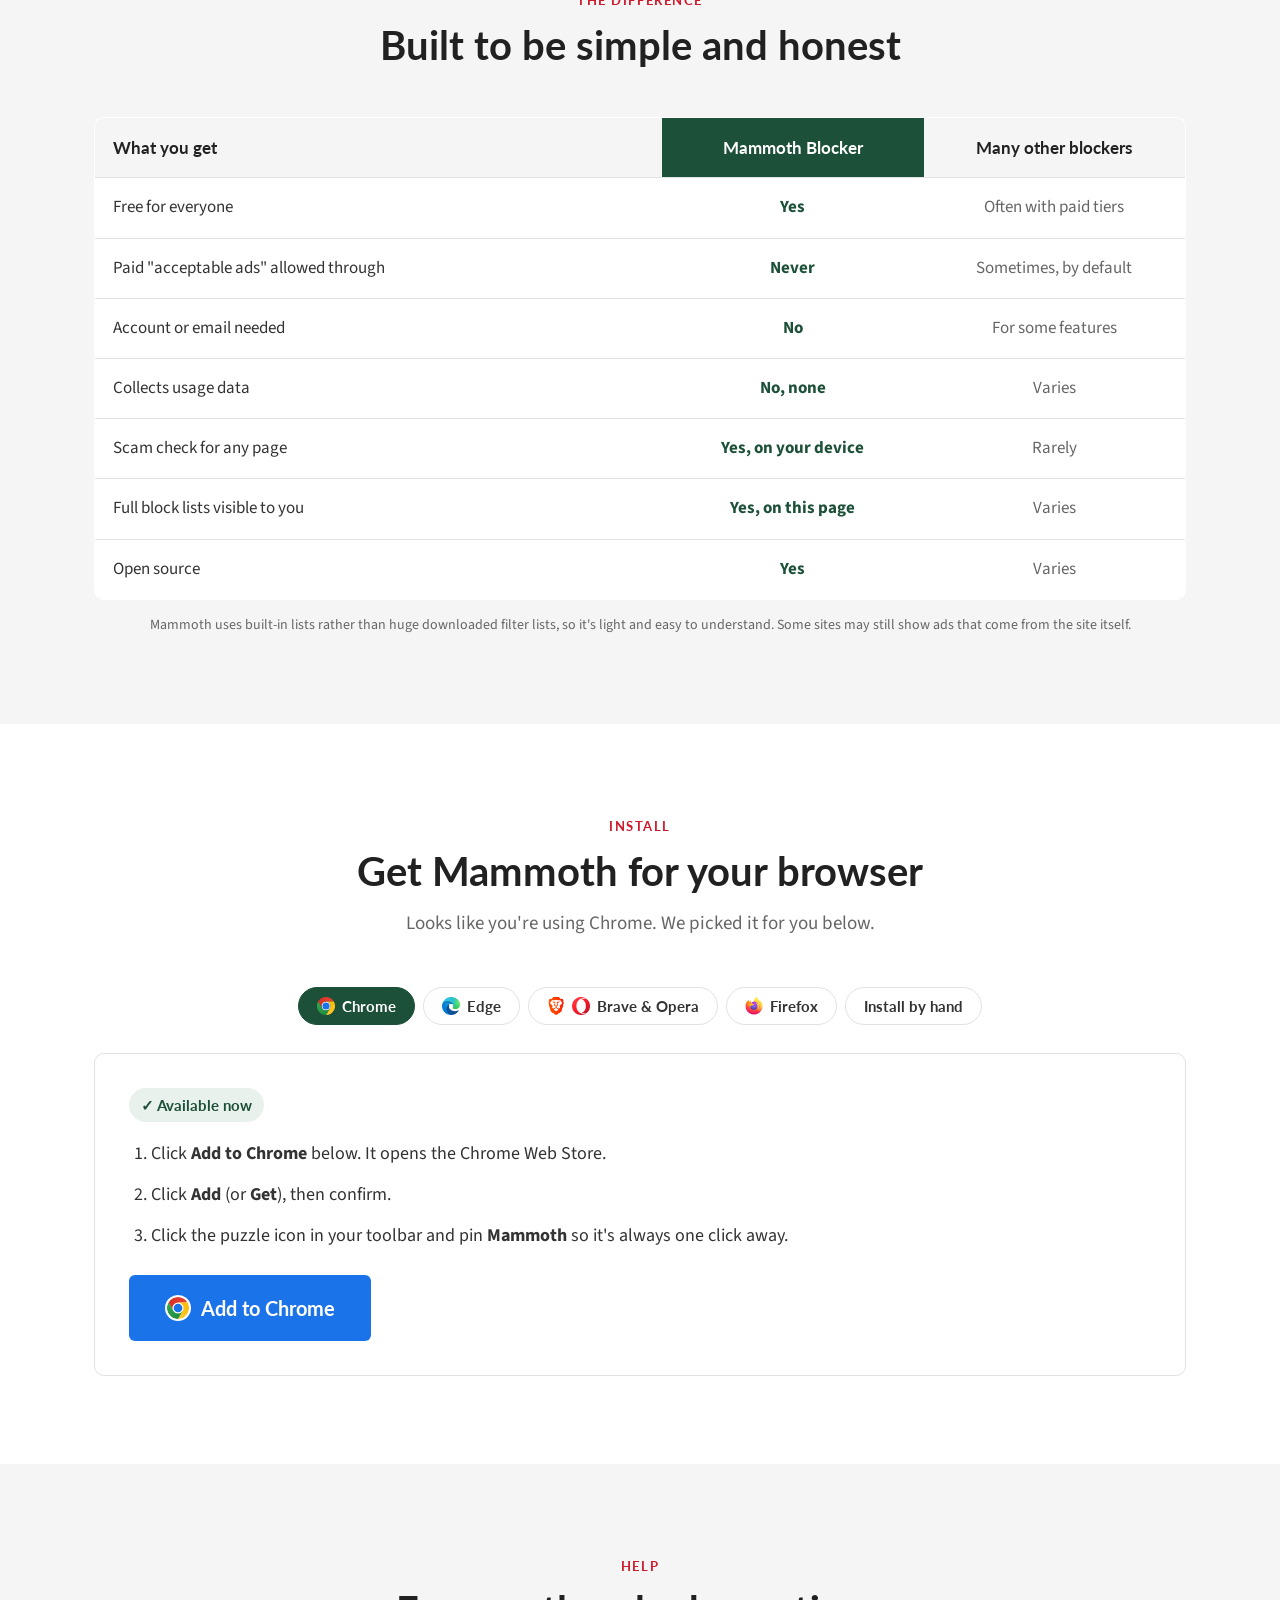
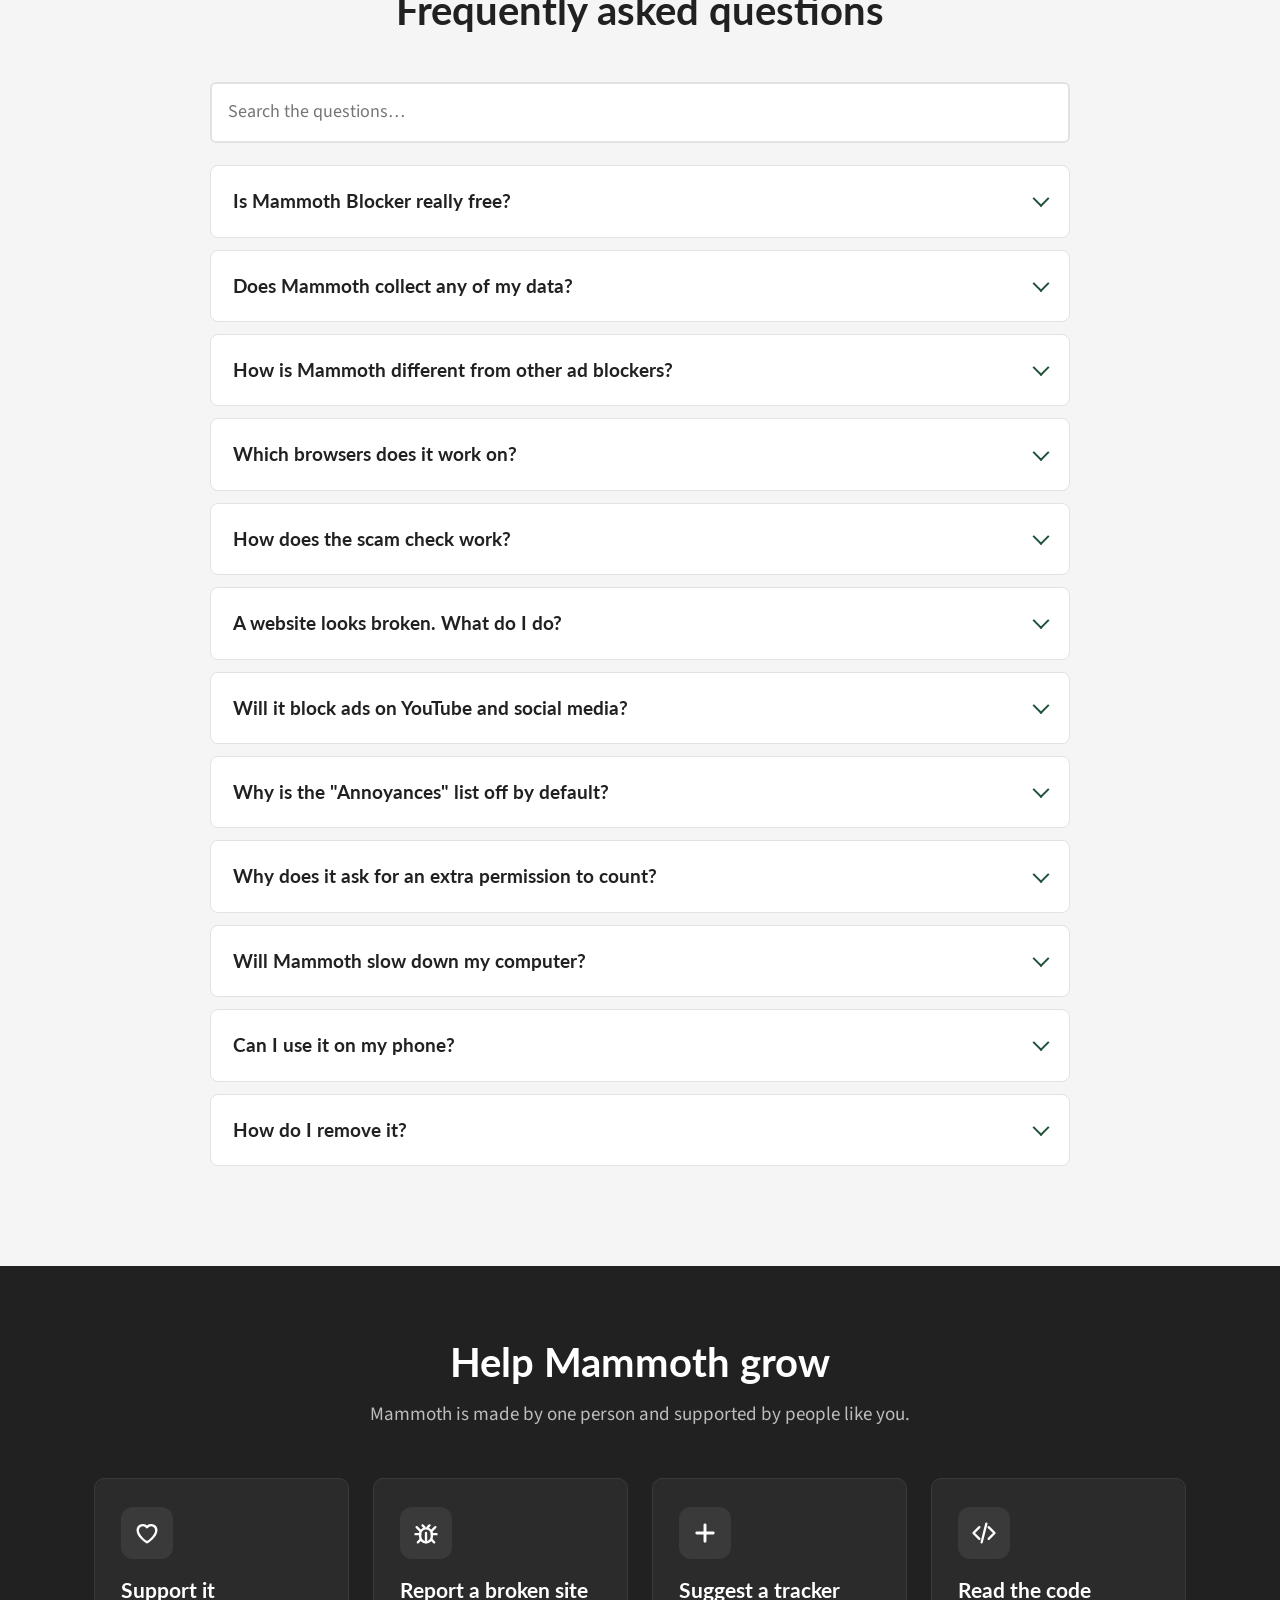
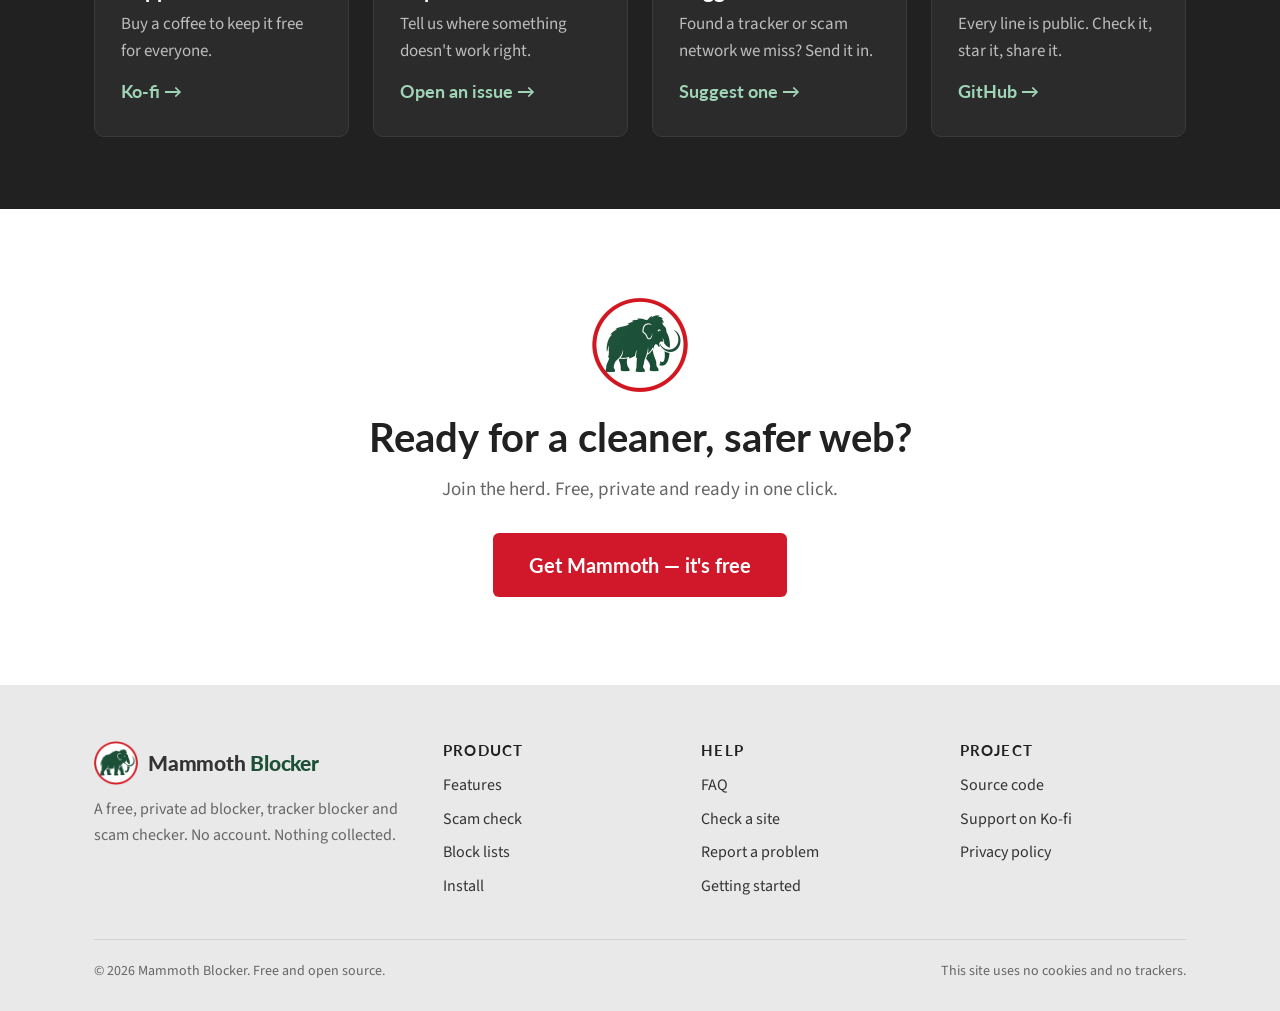
==== commit 8282e8d7: "Add files via upload" ====
--- a/index.html
+++ b/index.html
@@ -107,7 +107,7 @@
       </div>
       <div class="browsers" aria-label="Works on these browsers">
         Works on
-        <span class="pill">Chrome</span><span class="pill">Firefox</span><span class="pill">Edge</span><span class="pill">Brave</span><span class="pill">Opera</span>
+        <span class="pill"><img src="/chrome.svg" alt="" width="18" height="18" onerror="this.remove()">Chrome</span><span class="pill"><img src="/firefox.png" alt="" width="18" height="18" onerror="this.remove()">Firefox</span><span class="pill"><img src="/edge.png" alt="" width="18" height="18" onerror="this.remove()">Edge</span><span class="pill"><img src="/brave.png" alt="" width="18" height="18" onerror="this.remove()">Brave</span><span class="pill"><img src="/opera.png" alt="" width="18" height="18" onerror="this.remove()">Opera</span>
       </div>
     </div>
 
@@ -288,10 +288,10 @@
       <p id="detectNote">Pick your browser below.</p>
     </div>
     <div class="tabs" role="tablist" id="installTabs" aria-label="Browsers">
-      <button class="tab" role="tab" data-b="chrome" aria-selected="true">Chrome</button>
-      <button class="tab" role="tab" data-b="edge" aria-selected="false">Edge</button>
-      <button class="tab" role="tab" data-b="brave" aria-selected="false">Brave &amp; Opera</button>
-      <button class="tab" role="tab" data-b="firefox" aria-selected="false">Firefox</button>
+      <button class="tab" role="tab" data-b="chrome" aria-selected="true"><img src="/chrome.svg" alt="" width="18" height="18" onerror="this.remove()">Chrome</button>
+      <button class="tab" role="tab" data-b="edge" aria-selected="false"><img src="/edge.png" alt="" width="18" height="18" onerror="this.remove()">Edge</button>
+      <button class="tab" role="tab" data-b="brave" aria-selected="false"><img src="/brave.png" alt="" width="18" height="18" onerror="this.remove()"><img src="/opera.png" alt="" width="18" height="18" onerror="this.remove()">Brave &amp; Opera</button>
+      <button class="tab" role="tab" data-b="firefox" aria-selected="false"><img src="/firefox.png" alt="" width="18" height="18" onerror="this.remove()">Firefox</button>
       <button class="tab" role="tab" data-b="manual" aria-selected="false">Install by hand</button>
     </div>
     <div class="install-panel" role="tabpanel" id="installPanel" aria-live="polite"></div>
--- a/site.css
+++ b/site.css
@@ -71,6 +71,16 @@
 .btn-primary:hover { background: var(--red-2); color: #fff; }
 .btn-green { background: var(--green); color: #fff; }
 .btn-green:hover { background: var(--green-2); color: #fff; }
+/* store buttons in each browser's own color, with its official icon */
+.btn-store img { width: 26px; height: 26px; flex: none; background: #fff; border-radius: 50%; padding: 2px; }
+.btn-store.chrome, .btn-store.brave-chrome { background: #1a73e8; color: #fff; }
+.btn-store.chrome:hover, .btn-store.brave-chrome:hover { background: #1557b0; color: #fff; }
+.btn-store.firefox { background: #e66000; color: #fff; }
+.btn-store.firefox:hover { background: #c45200; color: #fff; }
+.btn-store.edge { background: #0c59a4; color: #fff; }
+.btn-store.edge:hover { background: #094a8a; color: #fff; }
+.btn-store.brave { background: #fb542b; color: #fff; }
+.btn-store.brave:hover { background: #d9431d; color: #fff; }
 .btn-ghost { background: #fff; color: var(--green); border-color: var(--green); }
 .btn-ghost:hover { background: var(--green-soft); color: var(--green); }
 .btn-lg { font-size: 20px; padding: 18px 34px; }
@@ -118,7 +128,8 @@
 .hero-note span { display: inline-flex; align-items: center; gap: 6px; }
 .hero-note svg { width: 16px; height: 16px; color: var(--green); }
 .browsers { margin-top: 26px; display: flex; flex-wrap: wrap; gap: 8px; align-items: center; font-size: 15px; color: var(--muted); }
-.browsers .pill { border: 1px solid var(--line); background: #fff; border-radius: 999px; padding: 4px 12px; font-family: var(--head); font-size: 14px; color: var(--text); }
+.browsers .pill { border: 1px solid var(--line); background: #fff; border-radius: 999px; padding: 4px 12px; font-family: var(--head); font-size: 14px; color: var(--text); display: inline-flex; align-items: center; gap: 7px; }
+.browsers .pill img, .tab img { width: 18px; height: 18px; flex: none; }
 @media (max-width: 900px) { .hero-grid { grid-template-columns: minmax(0,1fr); } .hero { padding-top: 48px; } }
 
 /* hero mock: a browser window with ads crossed out + the popup */
@@ -197,7 +208,7 @@
 
 /* ---------- category explorer ---------- */
 .tabs { display: flex; flex-wrap: wrap; gap: 8px; justify-content: center; margin-bottom: 28px; }
-.tab { font-family: var(--head); font-weight: 700; font-size: 15px; border: 1px solid var(--line); background: #fff; color: var(--text); border-radius: 999px; padding: 9px 18px; cursor: pointer; }
+.tab { display: inline-flex; align-items: center; gap: 7px; font-family: var(--head); font-weight: 700; font-size: 15px; border: 1px solid var(--line); background: #fff; color: var(--text); border-radius: 999px; padding: 9px 18px; cursor: pointer; }
 .tab:hover { border-color: var(--green); color: var(--green); }
 .tab[aria-selected="true"] { background: var(--green); border-color: var(--green); color: #fff; }
 .tab .c { font-weight: 400; opacity: .8; margin-left: 4px; }
